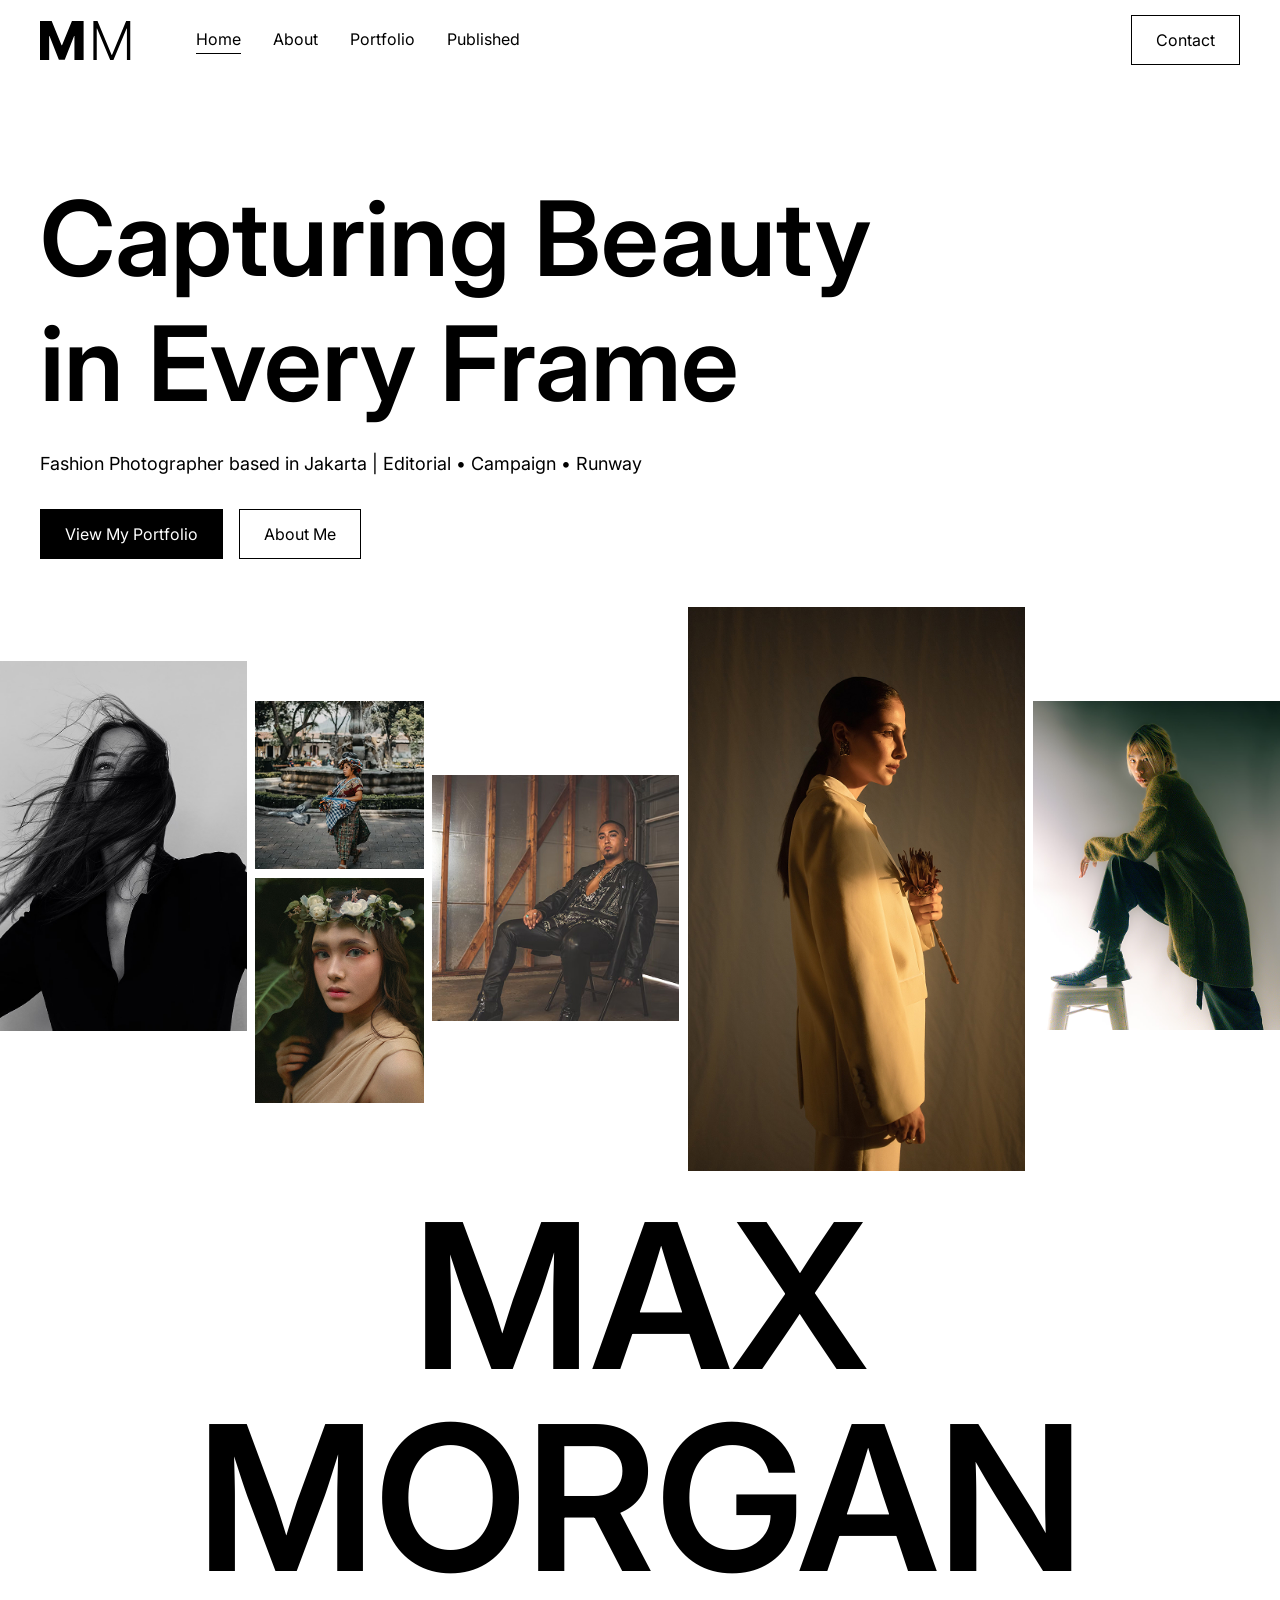
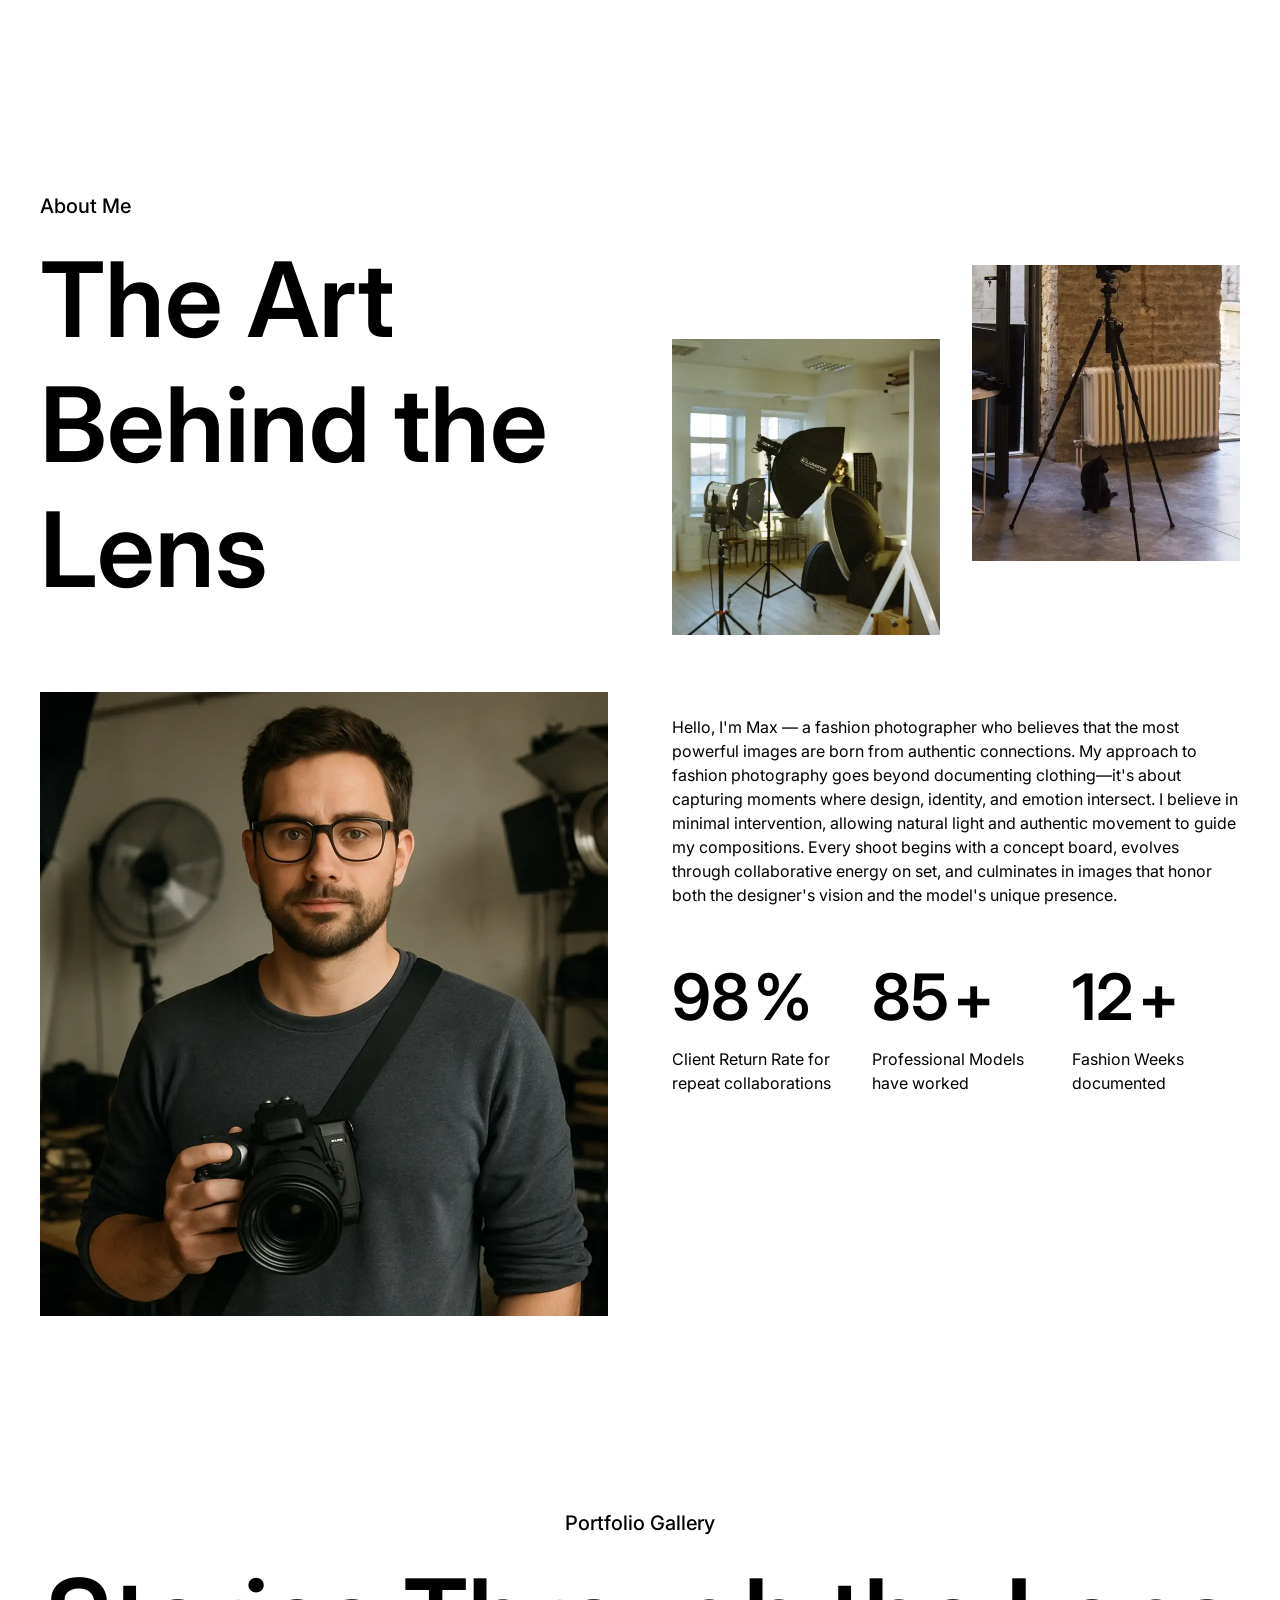
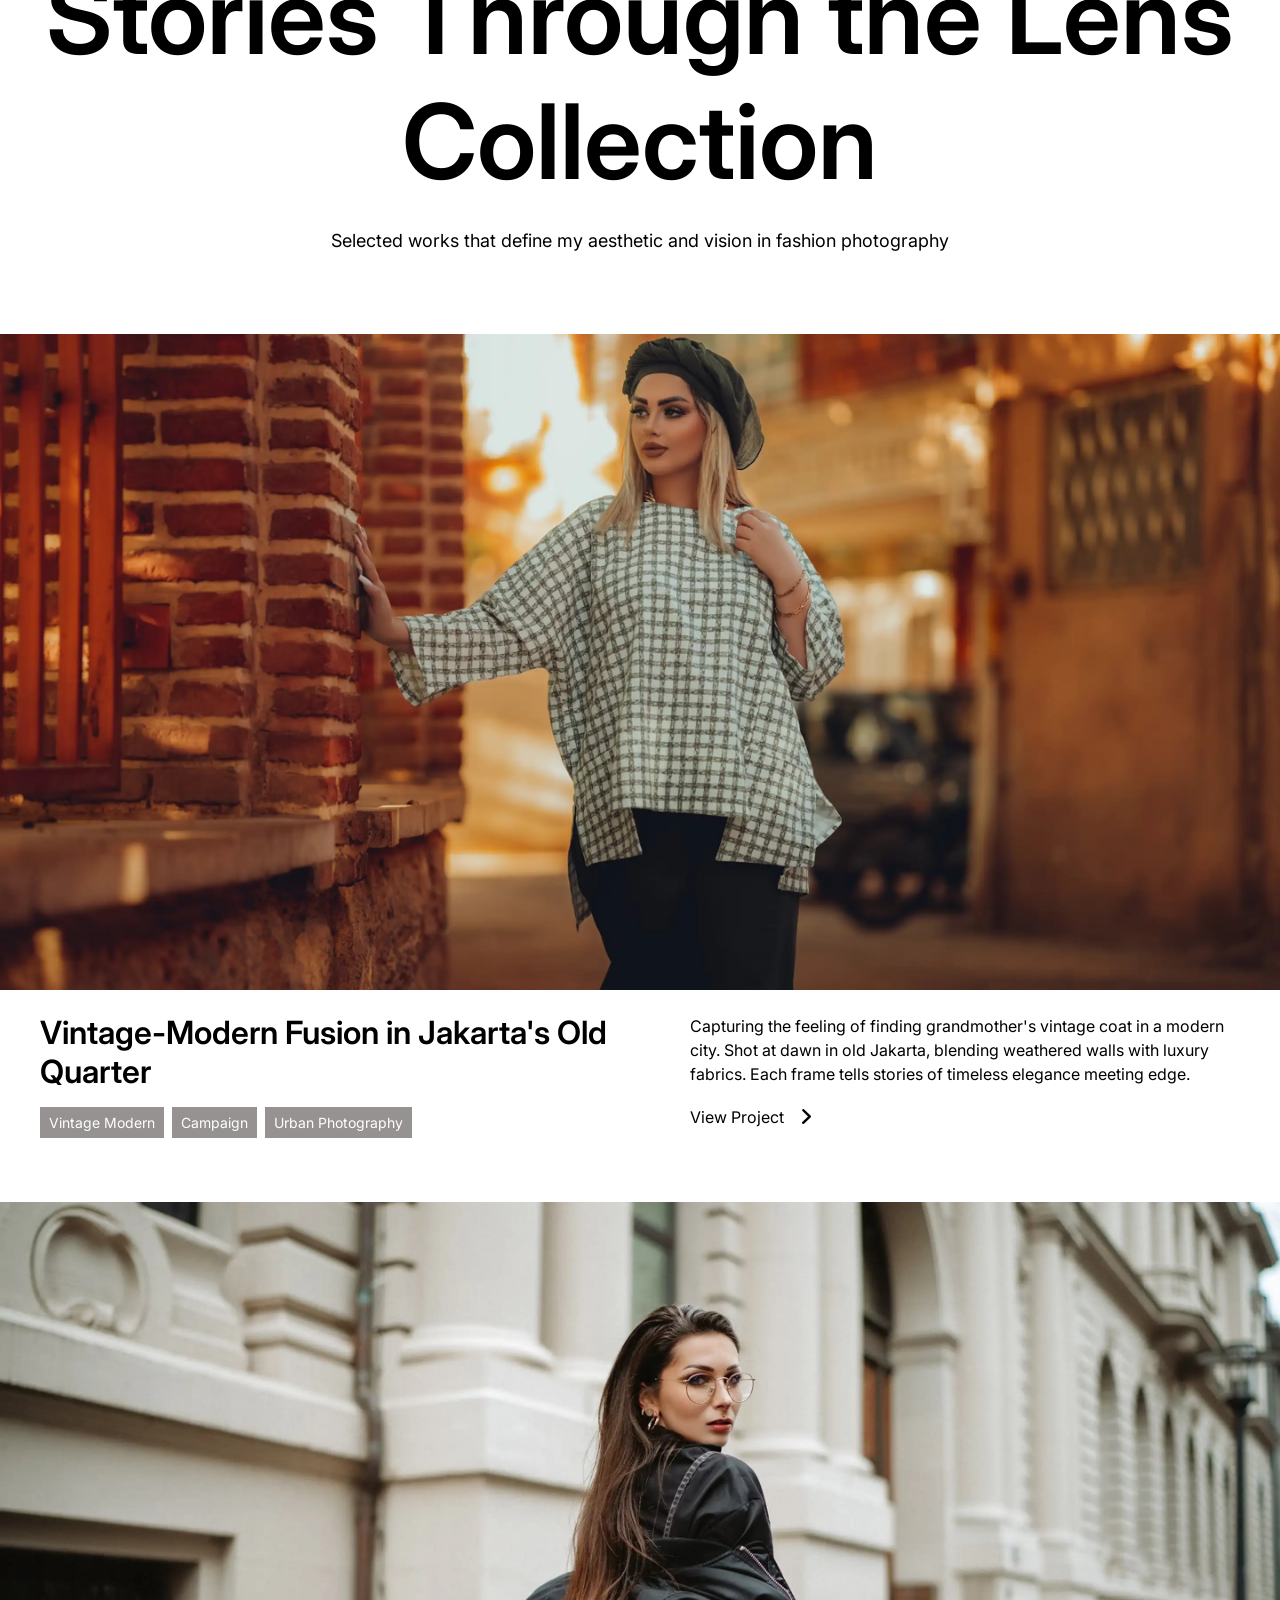
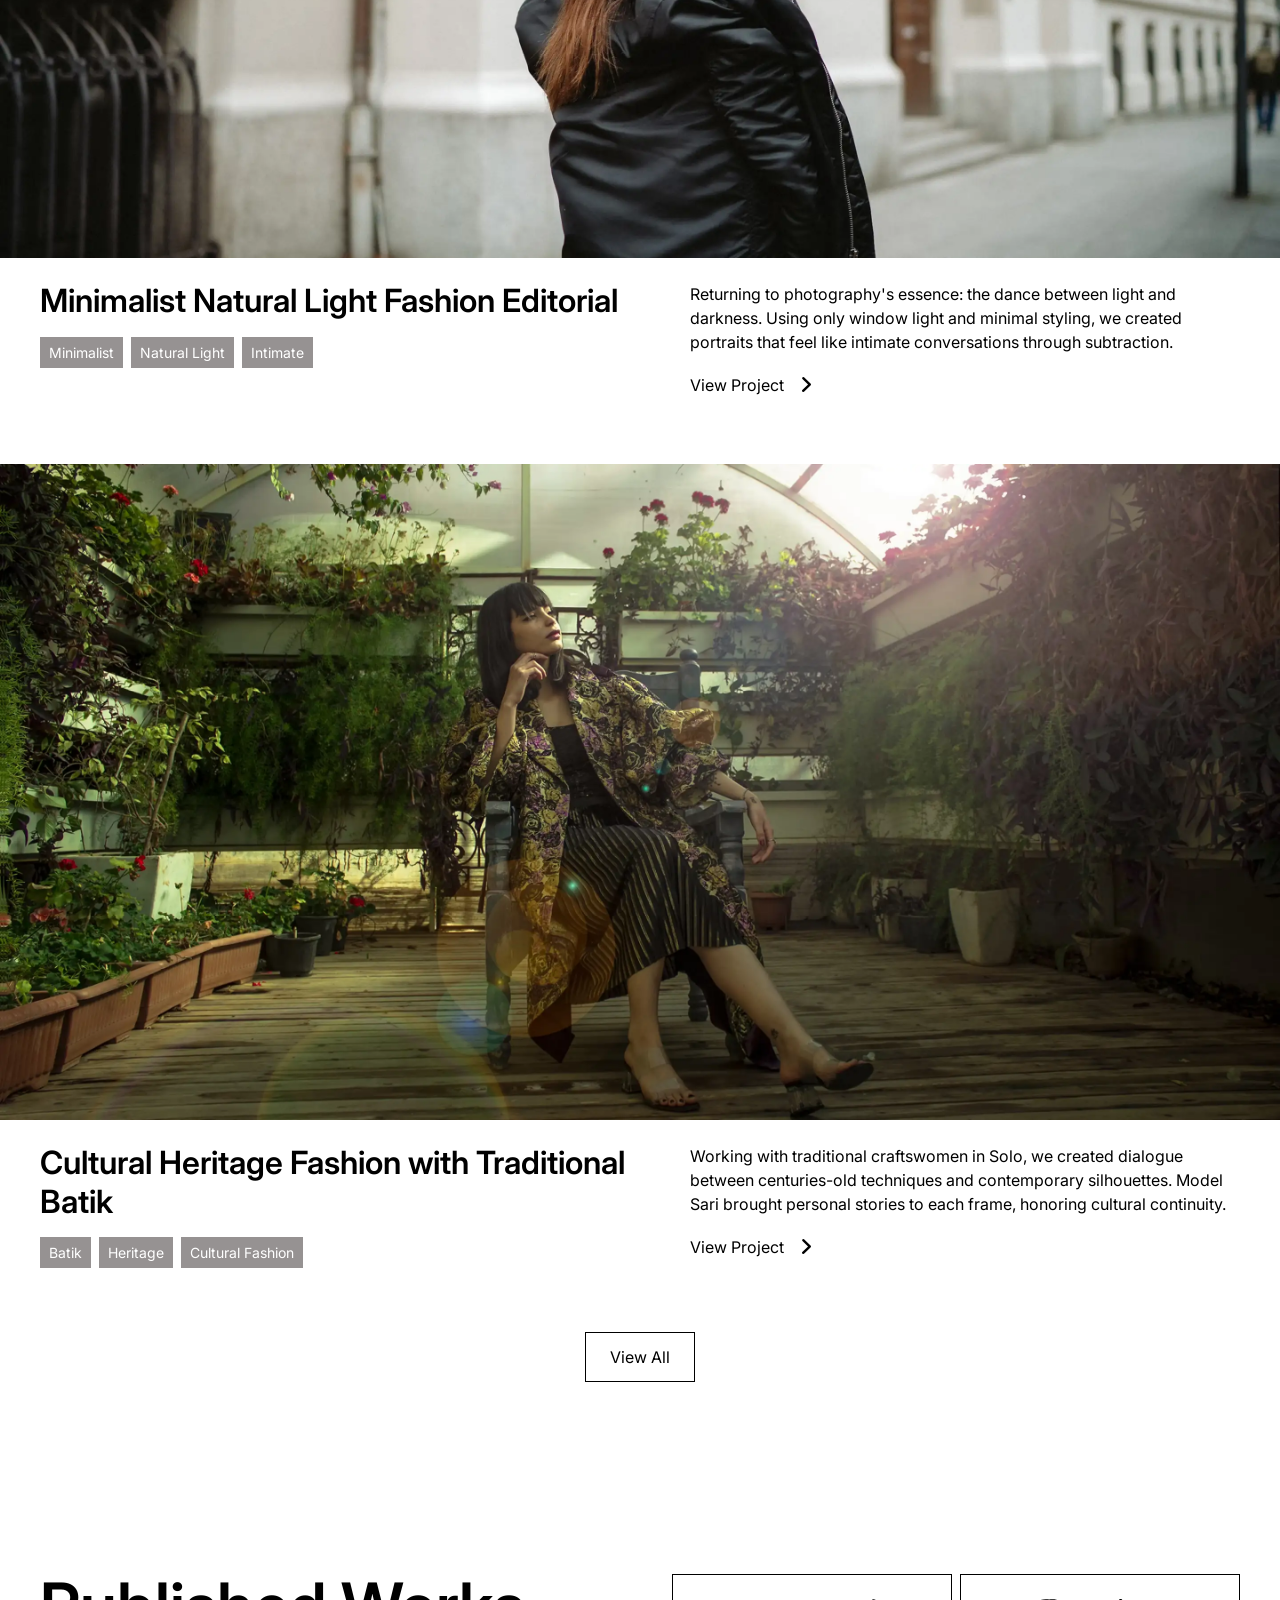
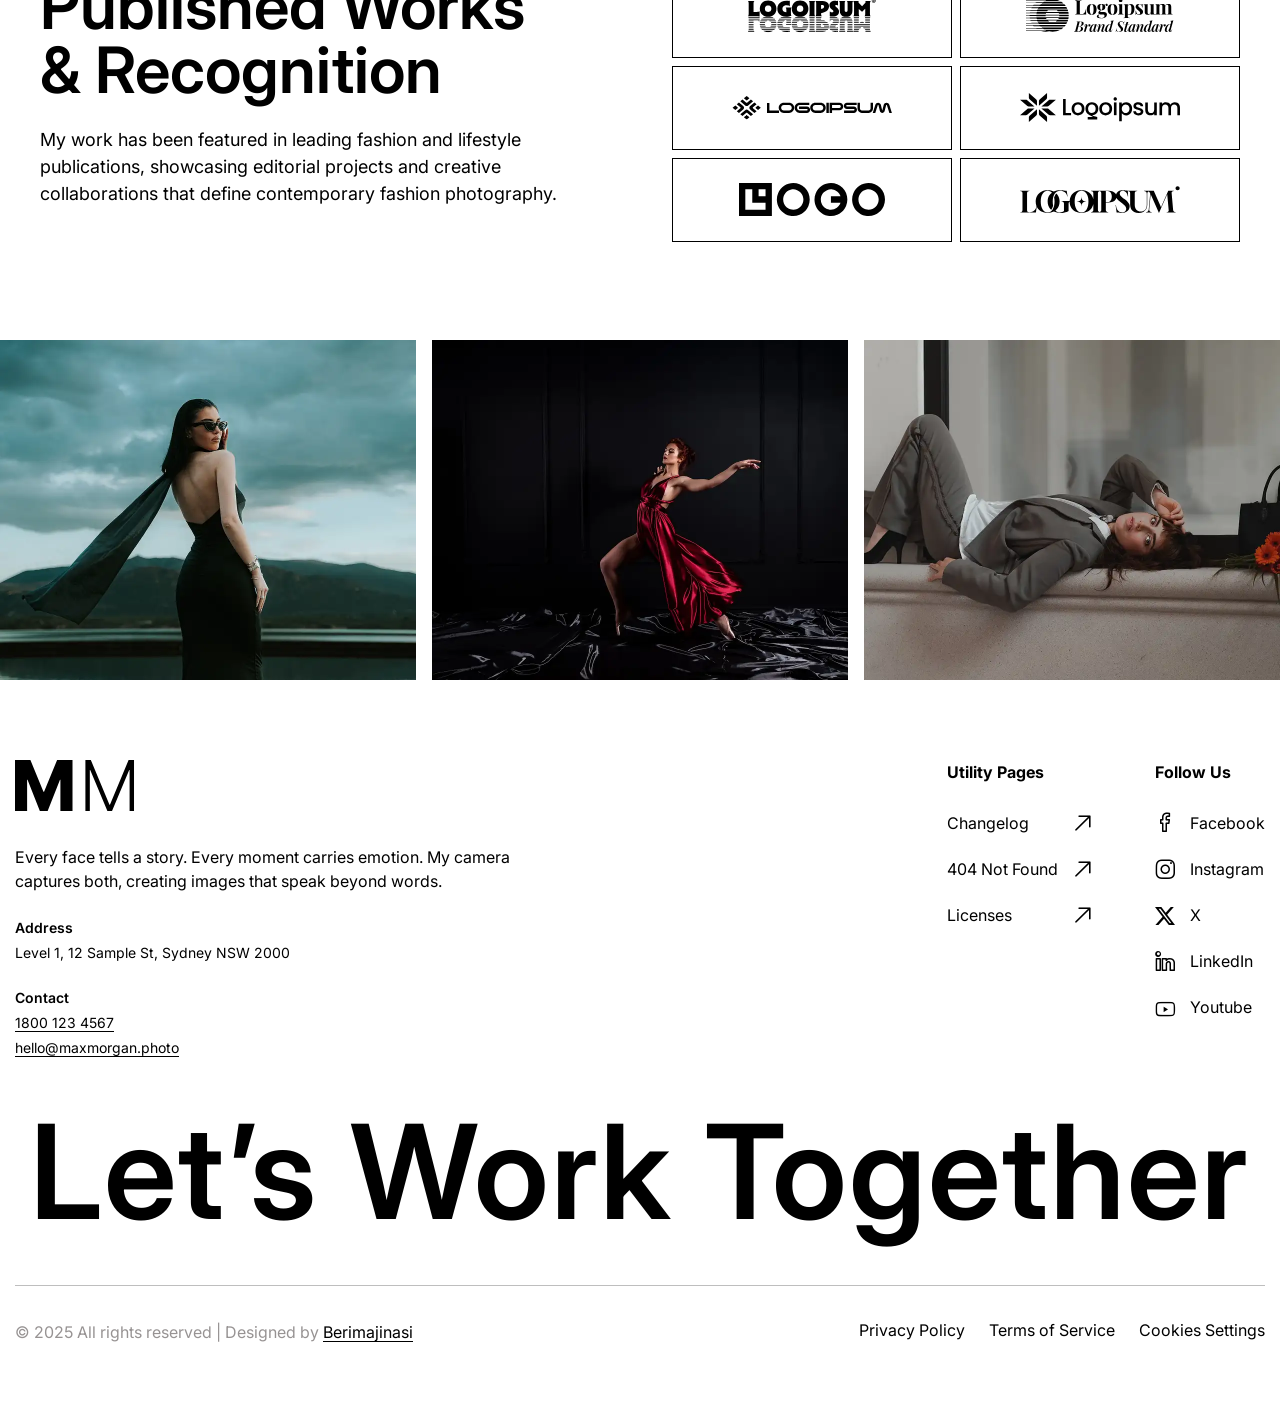
==== index.html @ 248e58ad "Updates" ====
<!doctype html>
<html data-fls-darklite="" lang="en">
	<head>
		<meta charset="UTF-8">
		<meta name="viewport" content="width=device-width, initial-scale=1.0">
		<link rel="shortcut icon" href="./assets/img/favicon.ico">
		<title>Home</title>
		<script type="module" crossorigin="" src="./js/index.min.js?v=1773000556198"></script>
		<link rel="modulepreload" crossorigin="" href="./js/common.min.js?v=1773000556198">
		<link rel="modulepreload" crossorigin="" href="./js/popup.min.js?v=1773000556198">
		<link rel="modulepreload" crossorigin="" href="./js/labels.min.js?v=1773000556198">
		<link rel="modulepreload" crossorigin="" href="./js/blockhead.min.js?v=1773000556198">
		<link rel="stylesheet" crossorigin="" href="./css/popup.min.css?v=1773000556198">
		<link rel="stylesheet" crossorigin="" href="./css/labels.min.css?v=1773000556198">
		<link rel="stylesheet" crossorigin="" href="./css/blockhead.min.css?v=1773000556198">
		<link rel="stylesheet" crossorigin="" href="./css/index.min.css?v=1773000556198">
	</head>
	<body>
		<div class="wrapper">
			<header data-fls-header="" class="header">
				<div class="header__container">
					<div class="header__body">
						<svg class="header__logo" width="91" height="39" viewbox="0 0 91 39" xmlns="http://www.w3.org/2000/svg">
							<path d="M0 0H11.6733L21.5757 24.1465H22.0327L31.9351 0H43.6084V39H34.4297V15.0439H34.106L24.7368 38.7524H18.8716L9.50244 14.9106H9.17871V39H0V0Z"></path>
							<path d="M53.3917 0H57.505L71.6539 33.9727H71.9967L86.1456 0H90.2589V39H86.9073V7.52197H86.6027L73.444 39H70.2067L57.048 7.52197H56.7433V39H53.3917V0Z"></path>
						</svg>
						<div class="header__menu menu">
							<nav class="menu__body">
								<ul class="menu__list">
									<li class="menu__item">
										<a href="index.html" class="menu__link menu__link--active">Home</a>
									</li>
									<li class="menu__item">
										<a href="#" class="menu__link">About</a>
									</li>
									<li class="menu__item">
										<a href="portfolio.html" class="menu__link">Portfolio</a>
									</li>
									<li class="menu__item">
										<a href="#" class="menu__link">Published</a>
									</li>
								</ul>
							</nav>
						</div>
						<div class="header__actions">
							<div data-fls-darklite="" class="theme">
								<button data-fls-darklite-set="" type="button" class="theme__change"></button>
								<button data-fls-darklite-reset="" type="button" class="theme__reset"></button>
							</div>
							<button data-fls-popup-link="popup" type="button" data-fls-button="" class="header__button button button--head">Contact</button>
							<button type="button" data-fls-menu="" class="header__icon-menu icon-menu">
								<span></span>
							</button>
						</div>
					</div>
				</div>
			</header>
			<main class="page">
				<section data-fls-index="" class="page__hero hero" aria-labelledby="hero-title" aria-describedby="hero-desc">
					<div class="hero__content">
						<div class="hero__container">
							<div data-fls-blockhead="" class="hero__blockhead blockhead">
								<div class="blockhead__content">
									<h1 id="hero-title" data-fls-title="" class="blockhead__title title title--hero">Capturing Beauty in Every Frame</h1>
									<div id="hero-desc" class="blockhead__text">
										<p>Fashion Photographer based in Jakarta | Editorial • Campaign • Runway</p>
									</div>
								</div>
								<div class="blockhead__actions">
									<a href="portfolio.html" data-fls-button="" class="button button--white">View My Portfolio</a>
									<a href="#" data-fls-button="" class="button">About Me</a>
								</div>
							</div>
						</div>
						<div data-fls-gallery="" class="hero__gallery gallery">
							<div class="gallery__inner">
								<div class="gallery__column">
									<a role="button" aria-label="Open image: A dynamic portrait showcasing hair movement of a woman in black attire." href="./assets/img/hero/movement-portrait.webp" class="gallery__image">
										<img data-fls-image-ignore="" src="./assets/img/hero/movement-portrait-preview.png" alt="A dynamic portrait showcasing hair movement of a woman in black attire." class="gallery__preview">
									</a>
								</div>
								<div class="gallery__column">
									<a role="button" aria-label="Open image: A traditional Mayan woman carrying textiles while walking in a park." href="./assets/img/hero/mayan-woman.webp" class="gallery__image">
										<img data-fls-image-ignore="" src="./assets/img/hero/mayan-woman-preview.jpg" alt="A traditional Mayan woman carrying textiles while walking in a park." class="gallery__preview">
									</a>
									<a role="button" aria-label="Open image: A serene portrait of a woman with delicate makeup and a floral headpiece." href="./assets/img/hero/serene-woman.webp" class="gallery__image">
										<img data-fls-image-ignore="" src="./assets/img/hero/serene-woman-preview.jpg" alt="A serene portrait of a woman with delicate makeup and a floral headpiece." class="gallery__preview">
									</a>
								</div>
								<div class="gallery__column">
									<a role="button" aria-label="Open image: A stylish man wearing a leather outfit, sitting confidently in a garage." href="./assets/img/hero/stylish-man.webp" class="gallery__image">
										<img data-fls-image-ignore="" src="./assets/img/hero/stylish-man-preview.jpg" alt="A stylish man wearing a leather outfit, sitting confidently in a garage." class="gallery__preview">
									</a>
								</div>
								<div class="gallery__column">
									<a role="button" aria-label="Open image: A sophisticated woman in a white jacket, standing with a flower in hand." href="./assets/img/hero/sophisticated-woman.webp" class="gallery__image">
										<img data-fls-image-ignore="" src="./assets/img/hero/sophisticated-woman-preview.jpg" alt="A sophisticated woman in a white jacket, standing with a flower in hand." class="gallery__preview">
									</a>
								</div>
								<div class="gallery__column">
									<a role="button" aria-label="Open image: A confident model wearing a knit sweater and black pants, showcasing a bold look." href="./assets/img/hero/confident-model.webp" class="gallery__image">
										<img data-fls-image-ignore="" src="./assets/img/hero/confident-model-preview.png" alt="A confident model wearing a knit sweater and black pants." class="gallery__preview">
									</a>
								</div>
							</div>
						</div>
					</div>
					<h2 data-fls-title="" class="hero__author title title--big">MAX MORGAN</h2>
				</section>
				<section data-fls-index="" class="page__about about" aria-labelledby="about-title" aria-describedby="about-desc">
					<div class="about__container">
						<div class="about__column">
							<div data-fls-blockhead="" class="about__blockhead blockhead">
								<div class="blockhead__content">
									<span class="blockhead__label">About Me</span>
									<h2 id="about-title" data-fls-title="" class="blockhead__title title">The Art Behind the Lens</h2>
								</div>
							</div>
							<picture>
								<source media="(max-width: 600px)" srcset="./assets/img/about/photographer-portrait-600.webp" type="image/webp">
								<img class="about__hero-image" alt="A portrait of a professional photographer holding a camera in a studio setting." src="./assets/img/about/photographer-portrait.webp">
							</picture>
						</div>
						<div class="about__column about__column--content">
							<div class="about__images">
								<div class="about__image">
									<picture>
										<img alt="A professional photography studio setup featuring lighting equipment and reflectors." src="./assets/img/about/studio-lighting.webp">
									</picture>
								</div>
								<div class="about__image">
									<picture>
										<img alt="Inside a modern photography studio with a black cat and a tripod." src="./assets/img/about/photography-studio.webp">
									</picture>
								</div>
							</div>
							<div class="about__content">
								<div id="about-desc" class="about__text">
									<p>
										Hello, I'm Max — a fashion photographer who believes that the most powerful images are born from authentic connections. My approach to fashion photography goes beyond documenting clothing—it's about capturing moments where design, identity, and emotion intersect. I believe in minimal intervention, allowing natural light and authentic movement to guide my compositions. Every shoot begins with a concept board, evolves through collaborative energy on set, and culminates in images that honor both the designer's vision and the model's unique presence.
									</p>
								</div>
								<ul data-fls-watcher="" data-fls-watcher-once="" class="about__advantages advantages">
									<li class="advantages__item item-advantage">
										<div class="item-advantage__inner">
											<div data-fls-digcounter="" class="item-advantage__digit">98</div>
											<span>%</span>
										</div>
										<span class="item-advantage__description">Client Return Rate for repeat collaborations</span>
									</li>
									<li class="advantages__item item-advantage">
										<div class="item-advantage__inner">
											<div data-fls-digcounter="" class="item-advantage__digit">85</div>
											<span>+</span>
										</div>
										<span class="item-advantage__description">Professional Models have worked</span>
									</li>
									<li class="advantages__item item-advantage">
										<div class="item-advantage__inner">
											<div data-fls-digcounter="" class="item-advantage__digit">12</div>
											<span>+</span>
										</div>
										<span class="item-advantage__description">Fashion Weeks documented</span>
									</li>
								</ul>
							</div>
						</div>
					</div>
				</section>
				<section data-fls-index="" class="page__portfolio-gallery portfolio-gallery" aria-labelledby="portfolio-gallery-title" aria-describedby="portfolio-gallery-desc">
					<div class="portfolio-gallery__content">
						<div class="portfolio-gallery__container">
							<div data-fls-blockhead="" class="portfolio-gallery__blockhead blockhead">
								<div class="blockhead__content">
									<span class="blockhead__label">Portfolio Gallery</span>
									<h2 id="portfolio-gallery-title" data-fls-title="" class="blockhead__title title">Stories Through the Lens Collection</h2>
									<div id="portfolio-gallery-desc" class="blockhead__text">
										<p>Selected works that define my aesthetic and vision in fashion photography</p>
									</div>
								</div>
							</div>
						</div>
					</div>
					<div class="portfolio-gallery__body">
						<div class="portfolio-gallery__cards">
							<article data-fls-gallerycard="" class="gallery-card">
								<a href="vintagequarter.html" class="gallery-card__image-link">
									<picture>
										<source media="(max-width: 600px)" srcset="./assets/img/portfolio/urban-fashion-600.webp" type="image/webp">
										<source media="(max-width: 1200px)" srcset="./assets/img/portfolio/urban-fashion-1200.webp" type="image/webp">
										<img alt="Portrait of a woman in urban fashion, showcasing a checkered top and a headscarf." src="./assets/img/portfolio/urban-fashion.webp">
									</picture>
								</a>
								<div class="gallery-card__body">
									<div class="gallery-card__head">
										<h3 class="gallery-card__title">
											<a href="vintagequarter.html" class="gallery-card__link-title">Vintage-Modern Fusion in Jakarta's Old Quarter</a>
										</h3>
										<ul data-fls-labels="" class="gallery-card__labels labels">
											<li class="labels__item">
												<a href="#" class="labels__link">Vintage Modern</a>
											</li>
											<li class="labels__item">
												<a href="#" class="labels__link">Campaign</a>
											</li>
											<li class="labels__item">
												<a href="#" class="labels__link">Urban Photography</a>
											</li>
										</ul>
									</div>
									<div class="gallery-card__content">
										<div class="gallery-card__text">
											<p>
												Capturing the feeling of finding grandmother's vintage coat in a modern city. Shot at dawn in old Jakarta, blending weathered walls with luxury fabrics. Each frame tells stories of timeless elegance meeting edge.
											</p>
										</div>
										<div class="gallery-card__actions">
											<a href="vintagequarter.html" data-fls-button="" class="gallery-card__button button button--icon-chevron">
												<span>View Project</span>
											</a>
										</div>
									</div>
								</div>
							</article>
							<article data-fls-gallerycard="" class="gallery-card">
								<a href="minimalisteditorial.html" class="gallery-card__image-link">
									<picture>
										<source media="(max-width: 600px)" srcset="./assets/img/portfolio/city-street-fashion-600.webp" type="image/webp">
										<source media="(max-width: 1200px)" srcset="./assets/img/portfolio/city-street-fashion-1200.webp" type="image/webp">
										<img alt="A fashionable woman on a city street wearing a black coat and stylish accessories." src="./assets/img/portfolio/city-street-fashion.webp">
									</picture>
								</a>
								<div class="gallery-card__body">
									<div class="gallery-card__head">
										<h3 class="gallery-card__title">
											<a href="minimalisteditorial.html" class="gallery-card__link-title">Minimalist Natural Light Fashion Editorial</a>
										</h3>
										<ul data-fls-labels="" class="gallery-card__labels labels">
											<li class="labels__item">
												<a href="#" class="labels__link">Minimalist</a>
											</li>
											<li class="labels__item">
												<a href="#" class="labels__link">Natural Light</a>
											</li>
											<li class="labels__item">
												<a href="#" class="labels__link">Intimate</a>
											</li>
										</ul>
									</div>
									<div class="gallery-card__content">
										<div class="gallery-card__text">
											<p>
												Returning to photography's essence: the dance between light and darkness. Using only window light and minimal styling, we created portraits that feel like intimate conversations through subtraction.
											</p>
										</div>
										<div class="gallery-card__actions">
											<a href="minimalisteditorial.html" data-fls-button="" class="gallery-card__button button button--icon-chevron">
												<span>View Project</span>
											</a>
										</div>
									</div>
								</div>
							</article>
							<article data-fls-gallerycard="" class="gallery-card">
								<a href="culturalbatik.html" class="gallery-card__image-link">
									<picture>
										<source media="(max-width: 600px)" srcset="./assets/img/portfolio/serene-garden-600.webp" type="image/webp">
										<source media="(max-width: 1200px)" srcset="./assets/img/portfolio/serene-garden-1200.webp" type="image/webp">
										<img alt="A serene portrait of a woman in a garden, highlighting her elegant attire and the surrounding flora." src="./assets/img/portfolio/serene-garden.webp">
									</picture>
								</a>
								<div class="gallery-card__body">
									<div class="gallery-card__head">
										<h3 class="gallery-card__title">
											<a href="culturalbatik.html" class="gallery-card__link-title">Cultural Heritage Fashion with Traditional Batik</a>
										</h3>
										<ul data-fls-labels="" class="gallery-card__labels labels">
											<li class="labels__item">
												<a href="#" class="labels__link">Batik</a>
											</li>
											<li class="labels__item">
												<a href="#" class="labels__link">Heritage</a>
											</li>
											<li class="labels__item">
												<a href="#" class="labels__link">Cultural Fashion</a>
											</li>
										</ul>
									</div>
									<div class="gallery-card__content">
										<div class="gallery-card__text">
											<p>
												Working with traditional craftswomen in Solo, we created dialogue between centuries-old techniques and contemporary silhouettes. Model Sari brought personal stories to each frame, honoring cultural continuity.
											</p>
										</div>
										<div class="gallery-card__actions">
											<a href="culturalbatik.html" data-fls-button="" class="gallery-card__button button button--icon-chevron">
												<span>View Project</span>
											</a>
										</div>
									</div>
								</div>
							</article>
						</div>
						<div class="portfolio-gallery__actions">
							<a href="portfolio.html" data-fls-button="" class="portfolio-gallery__button button">View All</a>
						</div>
					</div>
				</section>
				<section data-fls-index="" class="page__published published" aria-labelledby="published-title" aria-describedby="published-desc">
					<div class="published__content">
						<div class="published__container">
							<div data-fls-blockhead="" class="published__blockhead blockhead">
								<div class="blockhead__content">
									<h2 id="published-title" data-fls-title="" class="blockhead__title title title--small">Published Works & Recognition</h2>
									<div id="published-desc" class="blockhead__text">
										<p>
											My work has been featured in leading fashion and lifestyle publications, showcasing editorial projects and creative collaborations that define contemporary fashion photography.
										</p>
									</div>
								</div>
							</div>
							<div class="published__cards">
								<div data-fls-recognitioncard="" class="recognition-card">
									<img src="./assets/img/recognition/recognition_card_01.svg" alt="Logo ipsum recognition card" class="recognition-card__image">
								</div>
								<div data-fls-recognitioncard="" class="recognition-card">
									<img src="./assets/img/recognition/recognition_card_02.svg" alt="Logo ipsum recognition card" class="recognition-card__image">
								</div>
								<div data-fls-recognitioncard="" class="recognition-card">
									<img src="./assets/img/recognition/recognition_card_03.svg" alt="Logo ipsum recognition card" class="recognition-card__image">
								</div>
								<div data-fls-recognitioncard="" class="recognition-card">
									<img src="./assets/img/recognition/recognition_card_04.svg" alt="Logo ipsum recognition card" class="recognition-card__image">
								</div>
								<div data-fls-recognitioncard="" class="recognition-card">
									<img src="./assets/img/recognition/recognition_card_05.svg" alt="Logo ipsum recognition card" class="recognition-card__image">
								</div>
								<div data-fls-recognitioncard="" class="recognition-card">
									<img src="./assets/img/recognition/recognition_card_06.svg" alt="Logo ipsum recognition card" class="recognition-card__image">
								</div>
							</div>
						</div>
					</div>
					<div class="published__works">
						<div data-fls-workcard="" class="work-card">
							<a href="https://www.instagram.com/" class="work-card__link work-card__link--icon-instagram" target="_blank" rel="noopener noreferrer" aria-label="Image from instagram (opens in new tab)">
								<picture>
									<source media="(max-width: 600px)" srcset="./assets/img/published/elegant-woman-600.webp" type="image/webp">
									<img alt="Elegant woman wearing a black dress with a flowing scarf against a dramatic sky." src="./assets/img/published/elegant-woman.webp">
								</picture>
							</a>
						</div>
						<div data-fls-workcard="" class="work-card">
							<a href="https://www.instagram.com/" class="work-card__link work-card__link--icon-instagram" target="_blank" rel="noopener noreferrer" aria-label="Image from instagram (opens in new tab)">
								<picture>
									<source media="(max-width: 600px)" srcset="./assets/img/published/elegant-dancer-600.webp" type="image/webp">
									<img alt="A dancer in a flowing red dress performing gracefully against a dark backdrop." src="./assets/img/published/elegant-dancer.webp">
								</picture>
							</a>
						</div>
						<div data-fls-workcard="" class="work-card">
							<a href="https://www.instagram.com/" class="work-card__link work-card__link--icon-instagram" target="_blank" rel="noopener noreferrer" aria-label="Image from instagram (opens in new tab)">
								<picture>
									<source media="(max-width: 600px)" srcset="./assets/img/published/modern-business-600.webp" type="image/webp">
									<img alt="A woman in a stylish gray business suit lounging on a ledge with a flower beside her." src="./assets/img/published/modern-business.webp">
								</picture>
							</a>
						</div>
						<div data-fls-workcard="" class="work-card">
							<a href="https://www.instagram.com/" class="work-card__link work-card__link--icon-instagram" target="_blank" rel="noopener noreferrer" aria-label="Image from instagram (opens in new tab)">
								<picture>
									<source media="(max-width: 600px)" srcset="./assets/img/published/expressive-female-600.webp" type="image/webp">
									<img alt="Expressive portrait of a woman with striking features, partially concealed by black paper, emphasizing her eyes." src="./assets/img/published/expressive-female.webp">
								</picture>
							</a>
						</div>
					</div>
				</section>
			</main>
			<footer data-fls-footer="" class="footer">
				<div class="footer__container">
					<div class="footer__body">
						<div class="footer__content">
							<div class="footer__main">
								<svg class="footer__logo" width="91" height="39" viewbox="0 0 91 39" xmlns="http://www.w3.org/2000/svg">
									<path d="M0 0H11.6733L21.5757 24.1465H22.0327L31.9351 0H43.6084V39H34.4297V15.0439H34.106L24.7368 38.7524H18.8716L9.50244 14.9106H9.17871V39H0V0Z"></path>
									<path d="M53.3917 0H57.505L71.6539 33.9727H71.9967L86.1456 0H90.2589V39H86.9073V7.52197H86.6027L73.444 39H70.2067L57.048 7.52197H56.7433V39H53.3917V0Z"></path>
								</svg>
								<div class="footer__text">
									<p>
										Every face tells a story. Every moment carries emotion. My camera
							captures both, creating images that speak beyond words.
									</p>
								</div>
								<div data-fls-info="" class="footer__info info">
									<div class="info__row">
										<span class="info__title">Address</span>
										<address class="info__address">
											<p>Level 1, 12 Sample St, Sydney NSW 2000</p>
										</address>
									</div>
									<div class="info__row">
										<span class="info__title">Contact</span>
										<ul class="info__list">
											<li class="info__item">
												<a href="tel:18001234567" class="info__link">1800 123 4567</a>
											</li>
											<li class="info__item">
												<a href="mailto:hello@maxmorgan.photo" class="info__link">hello@maxmorgan.photo</a>
											</li>
										</ul>
									</div>
								</div>
							</div>
							<div class="footer__menu">
								<div class="footer__column">
									<h4 class="footer__label">Utility Pages</h4>
									<ul class="footer__list utility">
										<li class="utility__item">
											<a href="#" data-fls-button="" class="utility__link button button--icon-arrow-up-right">
												<span>Changelog</span>
											</a>
										</li>
										<li class="utility__item">
											<a href="error.html" data-fls-button="" class="utility__link button button--icon-arrow-up-right">
												<span>404 Not Found</span>
											</a>
										</li>
										<li class="utility__item">
											<a href="#" data-fls-button="" class="utility__link button button--icon-arrow-up-right">
												<span>Licenses</span>
											</a>
										</li>
									</ul>
								</div>
								<div class="footer__column">
									<h4 class="footer__label">Follow Us</h4>
									<ul data-fls-social="" class="footer__list social">
										<li class="social__item">
											<a href="https://www.facebook.com/" data-fls-button="" class="social__link button button--social button--icon-facebook" target="_blank" rel="noopener noreferrer" aria-label="Facebook (opens in new tab)">
												<span>Facebook</span>
											</a>
										</li>
										<li>
											<a href="https://www.instagram.com/" data-fls-button="" class="social__link button button--social button--icon-instagram" target="_blank" rel="noopener noreferrer" aria-label="Instagram (opens in new tab)">
												<span>Instagram</span>
											</a>
										</li>
										<li class="social__item">
											<a href="https://www.x.com/" data-fls-button="" class="social__link button button--social button--icon-x" target="_blank" rel="noopener noreferrer" aria-label="X (opens in new tab)">
												<span>X</span>
											</a>
										</li>
										<li class="social__item">
											<a href="https://www.linkedin.com/" data-fls-button="" class="social__link button button--social button--icon-linkedin" target="_blank" rel="noopener noreferrer" aria-label="LinkedIn (opens in new tab)">
												<span>LinkedIn</span>
											</a>
										</li>
										<li class="social__item">
											<a href="https://www.youtube.com/" data-fls-button="" class="social__link button button--social button--icon-youtube" target="_blank" rel="noopener noreferrer" aria-label="Youtube (opens in new tab)">
												<span>Youtube</span>
											</a>
										</li>
									</ul>
								</div>
							</div>
						</div>
						<div class="footer__statement">
							<h2 data-fls-title="" class="footer__title title title--medium">let’s Work
					Together</h2>
						</div>
					</div>
					<div class="footer__bottom">
						<div class="footer__copy">
							<p>
								© 2025 All rights reserved | Designed by
								<a href="#">Berimajinasi</a>
							</p>
						</div>
						<ul class="footer__policy-list">
							<li class="footer__policy-item">
								<a href="#" class="footer__policy-link">Privacy Policy</a>
							</li>
							<li class="footer__policy-item">
								<a href="#" class="footer__policy-link">Terms of Service</a>
							</li>
							<li class="footer__policy-item">
								<a href="#" class="footer__policy-link">Cookies Settings</a>
							</li>
						</ul>
					</div>
				</div>
			</footer>
		</div>
		<div data-fls-lp="" data-fls-popup="popup" aria-hidden="true" class="popup">
			<div data-fls-popup-wrapper="" class="popup__wrapper">
				<div data-fls-popup-body="" class="popup__body">
					<div class="popup__actions">
						<button data-fls-popup-close="" type="button" class="popup__close">
							<svg width="23" height="23" viewbox="0 0 23 23" fill="none" xmlns="http://www.w3.org/2000/svg">
								<path opacity="0.850056" d="M1.73333 1.48883L21.5469 21.0288" stroke="#979797" stroke-linecap="square"></path>
								<path opacity="0.850056" d="M21.2667 1.48883L1.45309 21.0288" stroke="#979797" stroke-linecap="square"></path>
							</svg>
						</button>
					</div>
					<div data-fls-popup-content="" class="popup__content">
						<div class="popup__statement">
							<h2 data-fls-title="" class="popup__title title title--medium">let’s Work Together</h2>
						</div>
						<div class="popup__inner">
							<div class="popup__info info-popup">
								<div class="info-popup__text">
									<p>
										Every face tells a story. Every moment carries emotion. My camera captures both, creating images that speak beyond words.
									</p>
								</div>
								<div data-fls-info="" class="info-popup__info info">
									<div class="info__row">
										<span class="info__title">Address</span>
										<address class="info__address">
											<p>Level 1, 12 Sample St, Sydney NSW 2000</p>
										</address>
									</div>
									<div class="info__row">
										<span class="info__title">Contact</span>
										<ul class="info__list">
											<li class="info__item">
												<a href="tel:18001234567" class="info__link">1800 123 4567</a>
											</li>
											<li class="info__item">
												<a href="mailto:hello@maxmorgan.photo" class="info__link">hello@maxmorgan.photo</a>
											</li>
										</ul>
									</div>
								</div>
								<div class="info-popup__follow-us follow-us">
									<h4 class="follow-us__label">Follow Us</h4>
									<ul data-fls-social="" class="follow-us__list social">
										<li class="social__item">
											<a href="https://www.facebook.com/" data-fls-button="" class="social__link button button--social button--icon-facebook" target="_blank" rel="noopener noreferrer" aria-label="Facebook (opens in new tab)">
												<span>Facebook</span>
											</a>
										</li>
										<li>
											<a href="https://www.instagram.com/" data-fls-button="" class="social__link button button--social button--icon-instagram" target="_blank" rel="noopener noreferrer" aria-label="Instagram (opens in new tab)">
												<span>Instagram</span>
											</a>
										</li>
										<li class="social__item">
											<a href="https://www.x.com/" data-fls-button="" class="social__link button button--social button--icon-x" target="_blank" rel="noopener noreferrer" aria-label="X (opens in new tab)">
												<span>X</span>
											</a>
										</li>
										<li class="social__item">
											<a href="https://www.linkedin.com/" data-fls-button="" class="social__link button button--social button--icon-linkedin" target="_blank" rel="noopener noreferrer" aria-label="LinkedIn (opens in new tab)">
												<span>LinkedIn</span>
											</a>
										</li>
										<li class="social__item">
											<a href="https://www.youtube.com/" data-fls-button="" class="social__link button button--social button--icon-youtube" target="_blank" rel="noopener noreferrer" aria-label="Youtube (opens in new tab)">
												<span>Youtube</span>
											</a>
										</li>
									</ul>
								</div>
							</div>
							<div data-fls-dynamic=".popup__info, 767.98, 1" class="popup__form">
								<form data-fls-form="dev" action="#" data-fls-form-popup="form-message" class="form">
									<div class="form__body">
										<div class="form__line">
											<label class="form__label" for="input-name">What’s your name?</label>
											<input data-fls-input="" data-fls-form-validatenow="" required autocomplete="off" type="text" name="form[name]" data-fls-form-errtext="The field is required." class="form__input input" id="input-name" placeholder="Type your full name*">
										</div>
										<div class="form__line">
											<label class="form__label" for="input-email">What’s your email address?</label>
											<input data-fls-input="" data-fls-form-validatenow="" required autocomplete="off" type="email" name="form[email]" data-fls-form-errtext="The field is required." class="form__input input" id="input-email" placeholder="name@email.com*">
										</div>
										<div class="form__line">
											<label class="form__label" for="input-tel-number">What’s your phone number?</label>
											<input data-fls-input="" data-fls-form-validatenow="" required autocomplete="off" type="tel" name="form[tel-number]" data-fls-form-errtext="The field is required." class="form__input input" id="input-tel-number" placeholder="+11 2222 333344*">
										</div>
										<div class="form__line">
											<label class="form__label" for="input-message">Tell us about your project?</label>
											<textarea data-fls-input="" data-fls-form-validatenow="" data-fls-input-autoheight="" required autocomplete="off" name="form[message]" data-fls-form-errtext="The field is required." placeholder="example i have project for traditional fashion...*" class="form__input input input--text-area" id="input-message"></textarea>
										</div>
										<div class="form__line">
											<label class="form__label" for="input-budget">What have you budgeted for this project?</label>
											<select data-fls-select="" name="form[budget]" id="input-budget" class="form__select select">
												<option value="1" selected>$50k</option>
												<option value="2">$50k - $100k</option>
												<option value="3">$100k - $200k</option>
												<option value="4">$200k+</option>
											</select>
										</div>
									</div>
									<div class="form__actions">
										<button type="submit" data-fls-button="" class="form__button button button--send button--icon-arrow-up-right">Send Message</button>
									</div>
								</form>
							</div>
						</div>
					</div>
				</div>
			</div>
		</div>
		<div data-fls-popup="form-message" aria-hidden="true" class="popup popup--message">
			<div data-fls-popup-wrapper="" class="popup__wrapper">
				<div data-fls-popup-body="" class="popup__body">
					<div class="popup__text">
						<p>Your form has been submitted successfully. We'll get back to you shortly.</p>
					</div>
					<button data-fls-button="" data-fls-popup-close="" type="button" class="popup__button button">OK</button>
				</div>
			</div>
		</div>
	</body>
</html>
---- css/popup.min.css ----
@import url("https://fonts.googleapis.com/css2?family=Inter:wght@400;500;600;700&display=swap");*{border:0;margin:0;padding:0}*,:after,:before{box-sizing:border-box}:after,:before{display:inline-block}body,html{height:100%}body{line-height:1;scrollbar-gutter:stable;-ms-text-size-adjust:100%;-moz-text-size-adjust:100%;-webkit-text-size-adjust:100%;-webkit-font-smoothing:antialiased;-moz-osx-font-smoothing:grayscale}button,input,textarea{background-color:transparent;color:inherit;font-family:inherit;font-size:inherit;line-height:inherit}input,textarea{width:100%}label{display:inline-block}button,option,select{cursor:pointer}a{color:inherit;display:inline-block;text-decoration:none}ul li{list-style:none}img{height:auto;max-width:100%;vertical-align:middle}h1,h2,h3,h4,h5,h6{font-size:inherit;font-weight:inherit}address{font-style:normal}@font-face{font-display:swap;font-family:iconfont;src:url(../assets/fonts/iconfont.woff2?b7dcf77ce4fb89ac268a92bd21dc97d3) format("woff2")}[class*="--icon-"]:before{font-family:iconfont}[class*="--icon-youtube"]:before{content:"\f101"}[class*="--icon-x"]:before{content:"\f102"}[class*="--icon-linkedin"]:before{content:"\f103"}[class*="--icon-instagram"]:before{content:"\f104"}[class*="--icon-facebook"]:before{content:"\f105"}[class*="--icon-chevron"]:before{content:"\f106"}[class*="--icon-arrow-up-right"]:before{content:"\f107"}:root{--white:#fff;--black:#000;--primary:#fff;--secondary:#000;--mono-light:#aaa;--mono-gray:#444;--border-gray:#666;--error:#ff7e83;--black-rgb:0,0,0}body{background-color:var(--secondary);color:var(--primary);font-family:Inter,sans-serif;font-size:1rem;line-height:1.5;min-width:20rem;transition:color .3s ease 0s,background-color .3s ease 0s}[data-fls-scrolllock] body{overflow:hidden;overscroll-behavior:none;touch-action:none}.wrapper{display:flex;flex-direction:column;min-height:100%;overflow:clip}.wrapper>main{flex:1 1 auto}.wrapper>*{min-width:0}[class*=__container]{margin:0 auto;max-width:76.875rem;padding-left:.9375rem;padding-right:.9375rem}.select{min-width:0}.select,.select__body{position:relative}.select__title{border-bottom:.0625rem solid var(--border-gray);cursor:pointer;text-align:left;transition:border-color .3s ease;width:100%}html:not([data-fls-touch]) .select__title:hover{border-color:var(--primary)}.select__value{align-items:center;display:flex;flex-direction:row-reverse;gap:.625rem;height:1.875rem;min-width:0}.select__value>*{flex:1 1 auto}.select__value.--select-pseudo-label:before{content:attr(data-pseudo-label);opacity:.5}.select__value:before{align-items:center;display:flex;font-size:.625rem!important;font-size:1.25rem;justify-content:center;rotate:90deg;transition:rotate .3s ease;width:1.875rem}.select__content,.select__text{flex:1 1 auto;overflow:hidden;text-overflow:ellipsis;white-space:nowrap}.select__input{background-color:transparent;height:100%;padding:0 .625rem;width:100%}.--select-active .select__input::placeholder{color:#000}.--select-focus .select__input::placeholder{opacity:.5}.select__options{background-color:var(--primary);border-top:0;color:var(--secondary);left:0;min-width:100%;padding-block:.5rem;position:absolute;top:calc(100% - .0625rem)}.select__scroll{max-height:12.5rem;overflow-x:hidden;overflow-y:auto}.select__option{color:inherit;cursor:pointer;padding:.3125rem .625rem;text-align:left;transition:background-color .2s ease,color .2s ease;width:100%}html:not([data-fls-touch]) .select__option:hover{background-color:var(--secondary);color:var(--primary)}.select__row{align-items:center;display:inline-flex}.select--show-top .select__options{bottom:calc(100% - .0625rem);top:auto}.select.--select-open .select__value:before{rotate:-90deg}.--select-tag{cursor:pointer}.menu{flex-grow:1}.menu__link{position:relative}.menu__link:after{background-color:var(--primary);bottom:0;content:"";height:.0625rem;left:50%;position:absolute;transition:width .3s,left .3s;width:0}.icon-menu{display:none}.header{background-color:var(--secondary);left:0;position:sticky;right:0;top:0;transition:background-color .3s;z-index:50}.header__body{align-items:center;display:flex;padding-bottom:.3125rem;padding-top:.3125rem;transition:min-height .3s ease}.header__logo path{fill:var(--primary);transition:fill .3s ease}.header__actions,.header__logo{position:relative;z-index:3}.header__actions{align-items:center;display:flex}.footer__container{display:grid;max-width:83.875rem}.footer__logo{height:auto}.footer__logo path{fill:var(--primary);transition:fill .3s ease}.footer__logo{position:relative;z-index:3}html:not([data-fls-touch]) .footer__link-logo:hover path{fill:var(--mono-light)}.footer__list{display:flex;flex-direction:column}.footer__body{display:grid}.footer__content{display:flex;flex-wrap:wrap}.footer__main{align-items:flex-start;display:flex;flex-direction:column}.footer__menu{display:flex;flex-wrap:wrap}.footer__label{font-weight:700}.footer__statement{text-align:center;text-wrap:balance}.footer__bottom{border-top:.0625rem solid var(--border-gray);column-gap:.9375rem;display:flex}.footer__copy{color:var(--mono-light)}.footer__copy a{color:var(--primary);text-decoration:underline;text-decoration-thickness:.0625rem;text-underline-offset:.1875rem;transition:text-decoration-color .2s ease}.footer__policy-list{align-items:center;column-gap:1.5rem;display:flex;flex-wrap:wrap}.footer__policy-link{padding-bottom:.1875rem;position:relative}.footer__policy-link:after{background-color:var(--primary);bottom:0;content:"";height:.0625rem;left:50%;position:absolute;transition:width .3s,left .3s;width:0}.utility__link{justify-content:space-between!important;padding-block:.5rem!important}input[type=email],input[type=tel],input[type=text],textarea{-webkit-appearance:none;-moz-appearance:none;appearance:none}.input{border-bottom:.0625rem solid var(--border-gray);border-radius:0!important;caret-color:inherit;display:block;padding-right:.625rem;transition:border-color .3s ease;width:100%}html:not([data-fls-touch]) .input:hover::placeholder{color:var(--primary)}html:not([data-fls-touch]) .input:hover{border-color:var(--primary)}.input[placeholder]:not([data-fls-placeholder-nohiden])::placeholder{color:var(--mono-gray);transition:opacity .3s,color .3s}.input[placeholder]:not([data-fls-placeholder-nohiden]):focus::placeholder{opacity:0}textarea.input{padding:0;resize:vertical}[data-fls-form-error]{color:var(--error)}.form,.form__body{display:grid}.form__actions{align-items:flex-start;display:inline-flex}.form__button{align-self:flex-start}.button{align-items:center;border:.0625rem solid var(--primary);display:flex;font-size:1rem;justify-content:center;line-height:1.5;padding:.75rem 1.5rem;transition:color .3s ease,background-color .3s ease}.button--send,.button--white{background-color:var(--primary);color:var(--secondary)}.button--icon-arrow-up-right,.button--icon-chevron,.button--social{border:none;flex-direction:row-reverse;gap:1.0625rem;padding:0}.button--icon-arrow-up-right:before,.button--icon-chevron:before,.button--social:before{transition:translate .3s ease,scale .3s ease,rotate .6s ease}.button--icon-arrow-up-right span,.button--icon-chevron span,.button--social span{padding:.1875rem 0;position:relative;transition:translate .5s ease;will-change:translate}.button--icon-arrow-up-right span:after,.button--icon-chevron span:after,.button--social span:after{background-color:var(--primary);bottom:0;content:"";height:.0625rem;left:0;position:absolute;transition:width .3s ease;width:0}.button--icon-arrow-up-right{width:100%}.button--social{flex-direction:row;gap:.9375rem}.button--social:before{font-size:1.25rem;text-align:center;width:1.25rem;will-change:scale}.button--send{border:.0625rem solid var(--primary);padding:.75rem 1.5rem;width:auto}[data-fls-darklite-light]{--primary:#000;--secondary:#fff;--mono-light:#979393;--mono-gray:#969292;--error:#a04245;--border-gray:#bebebe;--black-rgb:255,255,255}[data-fls-darklite-light] .theme__change{background:url(../assets/img/icons/moon.svg) 0 0/100% no-repeat}[data-fls-darklite-dark]{--primary:#fff;--secondary:#000;--mono-light:#aaa;--mono-gray:#444;--error:#ff7e83;--border-gray:#666;--black-rgb:0,0,0}[data-fls-darklite-dark] .theme__change{background:url(../assets/img/icons/sun.svg) 0 0/100% no-repeat}.theme{align-items:center;border-radius:50%;display:flex;justify-content:center;padding:.25rem;position:relative;transition:background-color .3s}.theme__change{block-size:1.875rem;border-radius:50%;cursor:pointer;flex:0 0 1.875rem;inline-size:1.875rem;transition:background .3s}.title{font-weight:600;line-height:1.2}.title--medium{letter-spacing:.125rem;text-transform:capitalize}.title--big,.title--medium,.title--small{line-height:1}.social__link{padding-block:.5rem}.social{align-items:start}.info{display:grid}.info__row{font-size:.875rem}.info__address,.info__list,.info__row{display:grid;gap:.25rem}.info__title{font-weight:600}.info__link{text-decoration:underline;text-decoration-thickness:.0625rem;text-underline-offset:.1875rem;transition:text-decoration-color .2s ease}body:after{background-color:rgba(0,0,0,.5);content:"";height:100%;left:0;opacity:0;pointer-events:none;position:fixed;top:0;transition:opacity .8s ease 0s;width:100%;z-index:149}[data-fls-popup-open] body:after{opacity:1}[data-fls-popup]{bottom:0;left:0;pointer-events:none;position:fixed;right:0;top:0;transition:visibility .8s ease 0s;visibility:hidden}[data-fls-popup][data-fls-popup-active]{overflow:auto;pointer-events:auto;visibility:visible;z-index:150}[data-fls-popup-active] [data-fls-popup-body]{transform:scale(1);visibility:visible}[data-fls-popup-wrapper]{align-items:center;display:flex;flex:1 1 auto;flex-direction:column;justify-content:center;min-height:100%;width:100%}[data-fls-popup-body]{background-color:var(--secondary);border:.0625rem solid var(--primary);max-width:76.875rem;transform:scale(0);transition:transform .3s ease 0s,visibility .3s ease 0s;visibility:hidden;width:100%}.popup--message [data-fls-popup-body]{width:auto}.popup--message .popup__body{display:grid;place-items:center}.popup__actions{justify-content:flex-end}.popup__actions,.popup__close{align-items:center;display:flex}.popup__close{border:.0625rem solid var(--primary);justify-content:center;transition:background-color .3s ease}.popup__close path{stroke:var(--primary);stroke-width:.0625rem;transition:stroke .3s ease}.popup__content{display:grid}.popup__statement{text-wrap:balance}.popup__inner{column-gap:1.875rem;display:flex;justify-content:space-between}.info-popup{display:flex;flex-direction:column}.follow-us__label{font-weight:700}.follow-us__list{display:flex;flex-direction:column}.popup__text{text-wrap:pretty}.popup__text p:not(:last-child){margin-bottom:.3125rem}.popup__button{width:12.5rem}@media (width <= 61.99875em){.title--small{font-size:3.4375rem}[data-fls-popup-body]{padding-inline:.9375rem}.popup__title{font-size:5.625rem}}@media (max-width:59.56125em){.footer__content{flex-direction:column}}@media (max-width:56.31125em) and (width <= 20em){.footer__bottom{row-gap:.75rem}}@media (max-width:56.31125em){.footer__bottom{flex-direction:column-reverse}}@media (width <= 54.24875em){.popup__title{font-size:4.6875rem}}@media (width <= 47.99875em){[data-fls-popup-body]{padding-bottom:2.1875rem}}@media (max-width:47.99875em){.form__button{width:100%!important}.popup__inner{flex-direction:column}}@media (width <= 43.74875em){.header__body{min-height:3.4375rem}}@media (max-width:43.74875em) and (width <= 23.4375em){.menu__body{padding-top:4.0625rem}}@media (max-width:43.74875em) and (max-width:23.43625em){.menu__body{padding-top:3.75rem}.menu__body:before{height:3.5rem}}@media (max-width:43.74875em) and (any-hover:none){.icon-menu{cursor:default}}@media (max-width:43.74875em){.menu__body{height:100dvh;overflow:auto;padding-bottom:1.875rem;padding-left:.9375rem;padding-right:.9375rem}.menu__body,.menu__body:before{background-color:var(--secondary);position:fixed;right:-100%;top:0;transition:right .3s;width:100%}.menu__body:before{content:"";height:3.75rem;z-index:2}[data-fls-menu-open] .menu__body,[data-fls-menu-open] .menu__body:before{right:0}.menu__list{text-align:right}.menu__item{padding-block:1.25rem}.menu__item:not(:last-child){border-bottom:.0625rem solid var(--primary)}.menu__item:last-child{padding-bottom:0}.menu__link{font-size:2rem}.icon-menu{display:block;height:1.125rem;position:relative;width:1.875rem;z-index:5}.icon-menu span,.icon-menu:after,.icon-menu:before{background-color:var(--primary);border-radius:.625rem;content:"";height:.125rem;position:absolute;right:0;transition:all .3s ease 0s;width:100%}.icon-menu:before{top:0}.icon-menu:after{bottom:0}.icon-menu span{top:calc(50% - .0625rem)}[data-fls-menu-open] .icon-menu span{width:0}[data-fls-menu-open] .icon-menu:before{top:calc(50% - .0625rem);transform:rotate(-45deg)}[data-fls-menu-open] .icon-menu:after{bottom:calc(50% - .0625rem);transform:rotate(45deg)}}@media (max-width:29.99875em) and (width <= 20em){.footer__menu{gap:.9375rem}}@media (max-width:29.99875em){.footer__menu{flex-direction:column}.footer__column{width:100%}.footer__copy{text-align:center}.footer__policy-list{align-items:flex-start;flex-direction:column}.utility__link{padding-block:.25rem!important;width:100%}.social__link{padding-block:.25rem}.popup__button{width:100%}}@media (max-width:23.43625em){.button--head{padding:.625rem 1.25rem}}@media (width <= 20em){.select__title{padding-bottom:.75rem;padding-top:.5rem}.select__option,.select__title{font-size:1.125rem}.header__body{column-gap:.625rem}.header__logo{width:4.375rem}.header__actions{column-gap:.75rem}.footer{padding-bottom:1.375rem;padding-top:1.875rem}.footer__container{gap:1.5rem}.footer__logo{width:5.3125rem}.footer__body{gap:1.125rem}.footer__content{gap:1.25rem}.footer__main{gap:.75rem}.footer__menu{gap:2.8125rem}.footer__text:not(:first-child){margin-top:.3125rem}.footer__label:not(:last-child){margin-bottom:.3125rem}.footer__bottom{padding-top:1rem}.footer__policy-list{row-gap:.3125rem}.input{font-size:1.125rem;padding-bottom:.5rem}[data-fls-form-error]{font-size:.875rem;margin-top:.5rem}.form{gap:1.25rem}.form__body{gap:.9375rem}.form__label{font-size:1rem}.form__label:not(:last-child){padding-bottom:.1875rem}.form__label--sel:not(:last-child){padding-bottom:6.25e-8rem}.title{font-size:3rem}.title--big{font-size:4rem}.title--small{font-size:3rem}.title--medium{font-size:3.75rem}.title--medium-2{font-size:4rem}.title--hero{font-size:3.75rem}.info{gap:.75rem}[data-fls-popup]{padding-bottom:2.9375rem;padding-top:3.5625rem}[data-fls-popup-body]{padding-bottom:1.125rem;padding-top:1.125rem}.popup--message [data-fls-popup-body]{padding-block:1.5625rem;padding-inline:.9375rem}.popup--message .popup__body{gap:.9375rem}.popup__actions:not(:last-child){margin-bottom:1.25rem}.popup__close{padding:.375rem}.popup__content{gap:1.125rem}.popup__title{font-size:3.25rem}.popup__inner{row-gap:1.125rem}.info-popup{gap:1.375rem}.info-popup__text p:not(:last-child){margin-bottom:.25rem}.follow-us__label:not(:last-child){margin-bottom:.3125rem}.popup__text{font-size:1.125rem}}@media (max-width:43.74875em) and (width > 47.99875em){.menu__body{padding-top:7.75rem}}@media (min-width:43.74875em) and (width <= 20em){.menu__list{column-gap:.9375rem}}@media (max-width:29.99875em) and (width > 76.875em){.footer__menu{gap:2.8125rem}}@media (max-width:56.31125em) and (width > 76.875em){.footer__bottom{row-gap:1rem}}@media (width > 20em) and (width <= 76.875em){.select__title{padding-bottom:clamp(.75rem,.6620879120875rem + .4395604396vw,1rem);padding-top:clamp(.5rem,.45604395604375rem + .2197802198vw,.625rem)}.select__option,.select__title{font-size:clamp(1.125rem,1.08104395604375rem + .2197802198vw,1.25rem)}.header__body{column-gap:clamp(.625rem,-.58379120879375rem + 6.043956044vw,4.0625rem)}.header__logo{width:clamp(4.375rem,3.9134615384625rem + 2.3076923077vw,5.6875rem)}.header__actions{column-gap:clamp(.75rem,.35439560439375rem + 1.978021978vw,1.875rem)}.footer{padding-bottom:clamp(1.375rem,.100274725275rem + 6.3736263736vw,5rem);padding-top:clamp(1.875rem,.7760989011rem + 5.4945054945vw,5rem)}.footer__container{gap:clamp(1.5rem,.972527472525rem + 2.6373626374vw,3rem)}.footer__logo{width:clamp(5.3125rem,4.54326923076875rem + 3.8461538462vw,7.5rem)}.footer__body{gap:clamp(1.125rem,.46565934065625rem + 3.2967032967vw,3rem)}.footer__content{gap:clamp(1.25rem,.28296703296875rem + 4.8351648352vw,4rem)}.footer__main{gap:clamp(.75rem,.4862637362625rem + 1.3186813187vw,1.5rem)}.footer__menu{gap:clamp(2.8125rem,2.39491758241875rem + 2.0879120879vw,4rem)}.footer__text:not(:first-child){margin-top:clamp(.3125rem,.2026098901125rem + .5494505495vw,.625rem)}.footer__label:not(:last-child){margin-bottom:clamp(.3125rem,.07074175824375rem + 1.2087912088vw,1rem)}.footer__bottom{padding-top:clamp(1rem,.64835164835rem + 1.7582417582vw,2rem)}.footer__policy-list{row-gap:clamp(.3125rem,.2245879120875rem + .4395604396vw,.5625rem)}.input{font-size:clamp(1.125rem,1.08104395604375rem + .2197802198vw,1.25rem);padding-bottom:clamp(.5rem,.4120879120875rem + .4395604396vw,.75rem)}[data-fls-form-error]{font-size:clamp(.875rem,.83104395604375rem + .2197802198vw,1rem);margin-top:clamp(.5rem,.4120879120875rem + .4395604396vw,.75rem)}.form{gap:clamp(1.25rem,.28296703296875rem + 4.8351648352vw,4rem)}.form__body{gap:clamp(.9375rem,-.139423076925rem + 5.3846153846vw,4rem)}.form__label{font-size:clamp(1rem,.9120879120875rem + .4395604396vw,1.25rem)}.form__label:not(:last-child){padding-bottom:clamp(.1875rem,-.0982142857125rem + 1.4285714286vw,1rem)}.form__label--sel:not(:last-child){padding-bottom:clamp(6.25e-8rem,-.1318680473875rem + .6593405495vw,.375rem)}.title{font-size:clamp(3rem,1.76923076923125rem + 6.1538461538vw,6.5rem)}.title--big{font-size:clamp(4rem,.96703296703125rem + 15.1648351648vw,12.625rem)}.title--medium{font-size:clamp(3.75rem,2.1895604395625rem + 7.8021978022vw,8.1875rem)}.title--medium-2{font-size:clamp(4rem,2.725274725275rem + 6.3736263736vw,7.625rem)}.title--hero{font-size:clamp(3.75rem,2.78296703296875rem + 4.8351648352vw,6.5rem)}.info{gap:clamp(.75rem,.4862637362625rem + 1.3186813187vw,1.5rem)}[data-fls-popup]{padding-bottom:clamp(2.9375rem,2.563873626375rem + 1.8681318681vw,4rem);padding-top:clamp(3.5625rem,2.70535714285625rem + 4.2857142857vw,6rem)}[data-fls-popup-body]{padding-top:clamp(1.125rem,.53159340659375rem + 2.967032967vw,2.8125rem)}.popup--message [data-fls-popup-body]{padding-block:clamp(1.5625rem,1.1229395604375rem + 2.1978021978vw,2.8125rem);padding-inline:clamp(.9375rem,.60782967033125rem + 1.6483516484vw,1.875rem)}.popup--message .popup__body{gap:clamp(.9375rem,.60782967033125rem + 1.6483516484vw,1.875rem)}.popup__actions:not(:last-child){margin-bottom:clamp(1.25rem,1.03021978021875rem + 1.0989010989vw,1.875rem)}.popup__close{padding:clamp(.375rem,.33104395604375rem + .2197802198vw,.5rem)}.popup__content{gap:clamp(1.125rem,.46565934065625rem + 3.2967032967vw,3rem)}.popup__inner{row-gap:clamp(1.125rem,.64148351648125rem + 2.4175824176vw,2.5rem)}.info-popup{gap:clamp(1.375rem,.80357142856875rem + 2.8571428571vw,3rem)}.info-popup__text p:not(:last-child){margin-bottom:clamp(.25rem,.1620879120875rem + .4395604396vw,.5rem)}.follow-us__label:not(:last-child){margin-bottom:clamp(.3125rem,.07074175824375rem + 1.2087912088vw,1rem)}.popup__text{font-size:clamp(1.125rem,1.0370879120875rem + .4395604396vw,1.375rem)}}@media (width > 20em) and (width <= 61.99875em){.title--small{font-size:clamp(3rem,2.7916604660875rem + 1.0416976696vw,3.4375rem)}}@media (width > 20em) and (width <= 54.24875em){.popup__title{font-size:clamp(3.25rem,2.4105533048625rem + 4.1972334757vw,4.6875rem)}}@media (width > 20em) and (width <= 47.99875em){[data-fls-popup-body]{padding-bottom:clamp(1.125rem,.36603754631875rem + 3.7948122684vw,2.1875rem)}}@media (max-width:29.99875em) and (width > 20em) and (width <= 76.875em){.footer__menu{gap:clamp(.9375rem,.27815934065625rem + 3.2967032967vw,2.8125rem)}}@media (width > 43.74875em) and (width <= 76.875em){.header__body{min-height:clamp(3.4375rem,1.37395758650625rem + 4.7168031395vw,5rem)}}@media (min-width:43.74875em) and (width > 76.875em){.menu__list{column-gap:2rem}}@media (min-width:43.74875em) and (width > 20em) and (width <= 76.875em){.menu__list{column-gap:clamp(.9375rem,.563873626375rem + 1.8681318681vw,2rem)}}@media (min-width:43.74875em){.menu__list{align-items:center;display:flex;flex-wrap:wrap;row-gap:.1875rem}.menu__link{padding-bottom:.1875rem}.menu__link--active:after{background-color:var(--primary);left:0;width:100%}}@media (max-width:43.74875em) and (width > 23.4375em) and (width <= 47.99875em){.menu__body{padding-top:clamp(4.0625rem,.54371405669375rem + 15.0134866914vw,7.75rem)}}@media (width > 47.99875em) and (width <= 76.875em){[data-fls-popup-body]{padding-bottom:clamp(2.1875rem,-2.07194493745rem + 8.8740747154vw,4.75rem)}}@media (min-width:47.99875em){.popup__info{flex:0 0 18.75rem}.popup__form{flex:0 1 45.625rem}}@media (width > 54.24875em) and (width <= 61.99875em){.popup__title{font-size:clamp(4.6875rem,-1.874848790325rem + 12.0967741935vw,5.625rem)}}@media (min-width:56.31125em){.footer__bottom{align-items:center;justify-content:space-between}}@media (max-width:56.31125em) and (width > 20em) and (width <= 76.875em){.footer__bottom{row-gap:clamp(.75rem,.6620879120875rem + .4395604396vw,1rem)}}@media (min-width:59.56125em){.footer__main{flex:1 1 31.625rem}.footer__text{max-width:31.625rem}}@media (width > 61.99875em) and (width <= 76.875em){.title--small{font-size:clamp(3.4375rem,1.0932064532375rem + 3.7811948576vw,4rem)}[data-fls-popup-body]{padding-inline:clamp(.9375rem,-2.96965591126875rem + 6.3019914293vw,1.875rem)}.popup__title{font-size:clamp(5.625rem,.415458784975rem + 8.4026552391vw,6.875rem)}}@media (width > 76.875em){.select__title{padding-bottom:1rem;padding-top:.625rem}.select__option,.select__title{font-size:1.25rem}.header__body{column-gap:4.0625rem;min-height:5rem}.header__logo{width:5.6875rem}.header__actions{column-gap:1.875rem}.footer{padding-bottom:5rem;padding-top:5rem}.footer__container{gap:3rem}.footer__logo{width:7.5rem}.footer__body{gap:3rem}.footer__content{gap:4rem}.footer__main{gap:1.5rem}.footer__menu{gap:4rem}.footer__text:not(:first-child){margin-top:.625rem}.footer__label:not(:last-child){margin-bottom:1rem}.footer__bottom{padding-top:2rem}.footer__policy-list{row-gap:.5625rem}.input{font-size:1.25rem;padding-bottom:.75rem}[data-fls-form-error]{font-size:1rem;margin-top:.75rem}.form,.form__body{gap:4rem}.form__label{font-size:1.25rem}.form__label:not(:last-child){padding-bottom:1rem}.form__label--sel:not(:last-child){padding-bottom:.375rem}.title{font-size:6.5rem}.title--big{font-size:12.625rem}.title--small{font-size:4rem}.title--medium{font-size:8.1875rem}.title--medium-2{font-size:7.625rem}.title--hero{font-size:6.5rem}.info{gap:1.5rem}[data-fls-popup]{padding-bottom:4rem;padding-top:6rem}[data-fls-popup-body]{padding-bottom:4.75rem;padding-top:2.8125rem}.popup--message [data-fls-popup-body],[data-fls-popup-body]{padding-inline:1.875rem}.popup--message [data-fls-popup-body]{padding-block:2.8125rem}.popup--message .popup__body{gap:1.875rem}.popup__actions:not(:last-child){margin-bottom:1.875rem}.popup__close{padding:.5rem}.popup__content{gap:3rem}.popup__title{font-size:6.875rem}.popup__inner{row-gap:2.5rem}.info-popup{gap:3rem}.info-popup__text p:not(:last-child){margin-bottom:.5rem}.follow-us__label:not(:last-child){margin-bottom:1rem}.popup__text{font-size:1.375rem}}@media (any-hover:hover),(pointer:fine){html:not([data-fls-touch]) .menu__link:hover:after{background-color:var(--primary);left:0;width:100%}html:not([data-fls-touch]) .header__link-logo:hover path{fill:var(--mono-light)}html:not([data-fls-touch]) .footer__copy a:hover{text-decoration-color:transparent}html:not([data-fls-touch]) .footer__policy-link:hover:after{background-color:var(--primary);left:0;width:100%}html:not([data-fls-touch]) .button:hover{background-color:var(--primary);color:var(--secondary)}html:not([data-fls-touch]) .button--icon-arrow-up-right:hover,html:not([data-fls-touch]) .button--icon-chevron:hover,html:not([data-fls-touch]) .button--send:hover,html:not([data-fls-touch]) .button--social:hover,html:not([data-fls-touch]) .button--white:hover{background-color:var(--secondary);color:var(--primary)}html:not([data-fls-touch]) .button--icon-arrow-up-right:hover span:after,html:not([data-fls-touch]) .button--icon-chevron:hover span:after,html:not([data-fls-touch]) .button--social:hover span:after{width:100%}html:not([data-fls-touch]) .button--icon-arrow-up-right:hover:before,html:not([data-fls-touch]) .button--icon-chevron:hover:before,html:not([data-fls-touch]) .button--social:hover:before{translate:.1875rem}html:not([data-fls-touch]) .button--icon-arrow-up-right:hover:before{translate:.1875rem -.1875rem}html:not([data-fls-touch]) .button--social:hover:before{scale:1.2;translate:0}html:not([data-fls-touch]) .button--social:hover span{translate:.625rem}html:not([data-fls-touch]) .theme:hover{background-color:var(--mono-light)}html:not([data-fls-touch]) .info__link:hover{text-decoration-color:transparent}html:not([data-fls-touch]) .popup__close:hover{background-color:var(--primary)}html:not([data-fls-touch]) .popup__close:hover path{stroke:var(--secondary)}}@media (prefers-color-scheme:light){:root{--primary:#000;--secondary:#fff;--mono-light:#979393;--mono-gray:#969292;--error:#a04245;--border-gray:#bebebe;--black-rgb:255,255,255}}
---- css/labels.min.css ----
.labels{align-items:center;display:flex;flex-wrap:wrap;gap:.5rem}.labels__link{background-color:var(--mono-gray);border:.0625rem solid var(--mono-gray);color:#fff;font-size:.875rem;padding:.25rem .5rem;transition:color .3s ease,background-color .3s ease,border-color .3s ease}@media (any-hover:hover),(pointer:fine){html:not([data-fls-touch]) .labels__link:hover{background-color:var(--secondary);border-color:var(--primary);color:var(--primary)}}
---- css/blockhead.min.css ----
.blockhead__label{display:block;font-weight:500}.blockhead__title{text-wrap:balance}.blockhead__text{text-wrap:pretty}.blockhead__actions{align-items:center;display:flex}@media (max-width:47.99875em){.blockhead__actions{flex-direction:column}.blockhead__actions .button{width:100%}}@media (max-width:28.24875em){.blockhead__title{line-height:1.1}}@media (width <= 20em){.blockhead__content:not(:last-child){margin-bottom:1.25rem}.blockhead__label{font-size:1rem}.blockhead__label:not(:last-child){margin-bottom:.625rem}.blockhead__title:not(:last-child){margin-bottom:.9375rem}.blockhead__text{font-size:1rem}.blockhead__text p:not(:last-child){margin-bottom:.375rem}.blockhead__actions{gap:.75rem}}@media (width > 20em) and (width <= 76.875em){.blockhead__content:not(:last-child){margin-bottom:clamp(1.25rem,.9862637362625rem + 1.3186813187vw,2rem)}.blockhead__label{font-size:clamp(1rem,.9120879120875rem + .4395604396vw,1.25rem)}.blockhead__label:not(:last-child){margin-bottom:clamp(.625rem,.49313186813125rem + .6593406593vw,1rem)}.blockhead__title:not(:last-child){margin-bottom:clamp(.9375rem,.7396978022rem + .989010989vw,1.5rem)}.blockhead__text{font-size:clamp(1rem,.95604395604375rem + .2197802198vw,1.125rem)}.blockhead__text p:not(:last-child){margin-bottom:clamp(.375rem,.33104395604375rem + .2197802198vw,.5rem)}.blockhead__actions{gap:clamp(.75rem,.6620879120875rem + .4395604396vw,1rem)}}@media (width > 76.875em){.blockhead__content:not(:last-child){margin-bottom:2rem}.blockhead__label{font-size:1.25rem}.blockhead__label:not(:last-child){margin-bottom:1rem}.blockhead__title:not(:last-child){margin-bottom:1.5rem}.blockhead__text{font-size:1.125rem}.blockhead__text p:not(:last-child){margin-bottom:.5rem}.blockhead__actions{gap:1rem}}
---- css/index.min.css ----
.work-card{color:var(--white)}.work-card__link{align-items:center;aspect-ratio:416/340;display:flex;justify-content:center;max-width:100%;position:relative;width:26rem}.work-card__link img{height:100%;object-fit:cover;width:100%}.work-card__link:after,.work-card__link:before{opacity:0}.work-card__link:before{font-size:2.5rem;position:absolute;transition:opacity .4s ease 0s;z-index:3}.work-card__link:after{background-color:var(--secondary);content:"";height:100%;inset:0;position:absolute;transition:opacity .3s ease 0s;width:100%}html:not([data-fls-touch]) .work-card__link:hover:before{opacity:1}html:not([data-fls-touch]) .work-card__link:hover:after{opacity:.3}.hero__content{display:grid}.hero__author{padding-inline:.9375rem;text-align:center}html:not([data-fls-touch]) .gallery__inner:has(.gallery__image:hover) .gallery__image:not(:hover):after{opacity:.5}.gallery__column:nth-child(5n+1){flex:0 1 19.75rem}.gallery__column:nth-child(5n+2){flex:0 1 13.5rem}.gallery__column:nth-child(5n+3){flex:0 1 19.75rem}.gallery__column:nth-child(5n+4){flex:0 1 27rem}.gallery__column:nth-child(5n+5){flex:0 1 19.75rem}.gallery__column:nth-child(4n+2){display:flex;flex-direction:column}.gallery__image{max-width:100%;position:relative}.gallery__image:after{background-color:var(--secondary);content:"";height:100%;left:0;opacity:0;pointer-events:none;position:absolute;top:0;transition:opacity .3s ease 0s;width:100%}.gallery__preview{height:100%;object-fit:cover;width:100%}.about__container{display:flex;justify-content:space-between}.about__column{display:flex;flex:0 1 50%;flex-direction:column}.about__blockhead .title{text-wrap:pretty}.about__hero-image{aspect-ratio:568/624;max-width:100%;object-fit:cover}.about__images{display:grid;grid-template-columns:repeat(2,1fr)}.about__image img{aspect-ratio:268/296;max-width:100%;object-fit:cover}.about__content{display:flex;flex-direction:column}.advantages{grid-template-columns:repeat(3,10.5rem)}.advantages,.item-advantage{display:grid}.item-advantage__inner{column-gap:.25rem;display:flex;font-weight:600;line-height:1.3}.portfolio-gallery{display:grid}.portfolio-gallery__blockhead{text-align:center}.portfolio-gallery__blockhead .blockhead__text,.portfolio-gallery__blockhead .title{text-wrap:wrap}.portfolio-gallery__body,.portfolio-gallery__cards{display:grid}.portfolio-gallery__actions{margin:0 auto;max-width:76.875rem;padding-inline:.9375rem}.published{display:flex;flex-direction:column}.published__cards,.published__container{display:grid;grid-template-columns:repeat(2,1fr)}.published__cards{align-self:start;gap:.5rem}.published__works{display:flex;gap:1rem;margin:0 auto;max-width:100vw}@font-face{font-display:block;font-family:lg;font-style:normal;font-weight:400;src:url(../assets/fonts/lg.woff2?io9a6k) format("woff2")}.lg-icon{font-family:lg!important;font-style:normal;font-variant:normal;font-weight:400;line-height:1;text-transform:none;-webkit-font-smoothing:antialiased;-moz-osx-font-smoothing:grayscale}.lg-container{font-family:system-ui,-apple-system,Segoe UI,Roboto,Helvetica Neue,Arial,Noto Sans,Liberation Sans,sans-serif,Apple Color Emoji,Segoe UI Emoji,Segoe UI Symbol,Noto Color Emoji}.lg-next,.lg-prev{background-color:var(--primary);border:none;border-radius:.125rem;color:var(--secondary);cursor:pointer;display:none;display:block;font-size:1.375rem;margin-top:-.625rem;outline:none;padding:.5rem .625rem .5625rem;position:absolute;top:50%;transition:color .3s ease 0s,background-color .3s ease 0s!important;z-index:1084}.lg-next.disabled,.lg-prev.disabled{cursor:default;opacity:0!important}.lg-next:hover:not(.disabled),.lg-prev:hover:not(.disabled){background-color:#999;color:var(--secondary)}.lg-single-item .lg-next,.lg-single-item .lg-prev{display:none}.lg-next{right:1.25rem}.lg-next:before{content:"\e095"}.lg-prev{left:1.25rem}.lg-prev:after{content:"\e094"}@-webkit-keyframes lg-right-end{0%{left:0}50%{left:-1.875rem}to{left:0}}@-moz-keyframes lg-right-end{0%{left:0}50%{left:-1.875rem}to{left:0}}@-ms-keyframes lg-right-end{0%{left:0}50%{left:-1.875rem}to{left:0}}@keyframes lg-right-end{0%{left:0}50%{left:-1.875rem}to{left:0}}@-webkit-keyframes lg-left-end{0%{left:0}50%{left:1.875rem}to{left:0}}@-moz-keyframes lg-left-end{0%{left:0}50%{left:1.875rem}to{left:0}}@-ms-keyframes lg-left-end{0%{left:0}50%{left:1.875rem}to{left:0}}@keyframes lg-left-end{0%{left:0}50%{left:1.875rem}to{left:0}}.lg-outer.lg-right-end .lg-object{-webkit-animation:lg-right-end .3s;-o-animation:lg-right-end .3s;animation:lg-right-end .3s;position:relative}.lg-outer.lg-left-end .lg-object{-webkit-animation:lg-left-end .3s;-o-animation:lg-left-end .3s;animation:lg-left-end .3s;position:relative}.lg-toolbar{left:0;position:absolute;top:0;width:100%;z-index:1082}.lg-media-overlap .lg-toolbar{background-image:linear-gradient(0deg,transparent,rgba(0,0,0,.4))}.lg-toolbar .lg-icon{background:none;border:none;box-shadow:none;color:#999;cursor:pointer;float:right;font-size:1.5rem;height:2.9375rem;line-height:1.6875rem;outline:medium none;padding:.625rem 0;text-align:center;text-decoration:none!important;-webkit-transition:color .2s linear;-o-transition:color .2s linear;transition:color .2s linear;width:3.125rem;will-change:color}.lg-toolbar .lg-icon.lg-icon-18{font-size:1.125rem}.lg-toolbar .lg-icon:hover{color:var(--primary)}.lg-toolbar .lg-close:after{content:"\e070"}.lg-toolbar .lg-maximize{font-size:1.375rem}.lg-toolbar .lg-maximize:after{content:"\e90a"}.lg-toolbar .lg-download:after{content:"\e0f2"}.lg-sub-html{color:var(--primary);font-size:1rem;opacity:0;padding:.625rem 2.5rem;text-align:center;-webkit-transition:opacity .2s ease-out 0s;-o-transition:opacity .2s ease-out 0s;transition:opacity .2s ease-out 0s;z-index:1080}.lg-sub-html h4{font-size:.8125rem;font-weight:700;margin:0}.lg-sub-html p{font-size:.75rem;margin:.3125rem 0 0}.lg-sub-html a{color:inherit}.lg-sub-html a:hover{text-decoration:underline}.lg-media-overlap .lg-sub-html{background-image:linear-gradient(180deg,transparent,rgba(0,0,0,.6))}.lg-item .lg-sub-html{bottom:0;left:0;position:absolute;right:0}.lg-error-msg{color:#999;font-size:.875rem}.lg-counter{color:#999;display:inline-block;font-size:1rem;height:2.9375rem;padding-left:1.25rem;padding-top:.75rem;vertical-align:middle}.lg-closing .lg-next,.lg-closing .lg-prev,.lg-closing .lg-sub-html,.lg-closing .lg-toolbar{opacity:0;-webkit-transition:-webkit-transform .08 cubic-bezier(0,0,.25,1) 0s,opacity .08 cubic-bezier(0,0,.25,1) 0s,color .08 linear;-moz-transition:-moz-transform .08 cubic-bezier(0,0,.25,1) 0s,opacity .08 cubic-bezier(0,0,.25,1) 0s,color .08 linear;-o-transition:-o-transform .08 cubic-bezier(0,0,.25,1) 0s,opacity .08 cubic-bezier(0,0,.25,1) 0s,color .08 linear;transition:transform .08 cubic-bezier(0,0,.25,1) 0s,opacity .08 cubic-bezier(0,0,.25,1) 0s,color .08 linear}body:not(.lg-from-hash) .lg-outer.lg-start-zoom .lg-item:not(.lg-zoomable) .lg-img-wrap,body:not(.lg-from-hash) .lg-outer.lg-start-zoom .lg-item:not(.lg-zoomable) .lg-media-cont,body:not(.lg-from-hash) .lg-outer.lg-start-zoom .lg-item:not(.lg-zoomable) .lg-video-cont{opacity:0;-moz-transform:scale3d(.5,.5,.5);-o-transform:scale3d(.5,.5,.5);-ms-transform:scale3d(.5,.5,.5);-webkit-transform:scale3d(.5,.5,.5);transform:scale3d(.5,.5,.5);-webkit-transition:-webkit-transform .25s cubic-bezier(0,0,.25,1) 0s,opacity .25s cubic-bezier(0,0,.25,1)!important;-moz-transition:-moz-transform .25s cubic-bezier(0,0,.25,1) 0s,opacity .25s cubic-bezier(0,0,.25,1)!important;-o-transition:-o-transform .25s cubic-bezier(0,0,.25,1) 0s,opacity .25s cubic-bezier(0,0,.25,1)!important;transition:transform .25s cubic-bezier(0,0,.25,1) 0s,opacity .25s cubic-bezier(0,0,.25,1)!important;will-change:transform,opacity}body:not(.lg-from-hash) .lg-outer.lg-start-zoom .lg-item:not(.lg-zoomable).lg-complete .lg-img-wrap,body:not(.lg-from-hash) .lg-outer.lg-start-zoom .lg-item:not(.lg-zoomable).lg-complete .lg-media-cont,body:not(.lg-from-hash) .lg-outer.lg-start-zoom .lg-item:not(.lg-zoomable).lg-complete .lg-video-cont{opacity:1;-moz-transform:scaleX(1);-o-transform:scaleX(1);-ms-transform:scaleX(1);-webkit-transform:scaleX(1);transform:scaleX(1)}.lg-icon:focus-visible{background-color:#999;border-radius:.1875rem;color:var(--secondary);outline:.0625rem dashed hsla(0,0%,100%,.6);outline-offset:-.3125rem}.lg-toolbar .lg-icon:focus-visible{border-radius:.5rem;outline-offset:-.3125rem}.lg-group:after{clear:both;content:"";display:table}.lg-container{outline:none}.lg-on{scroll-behavior:unset}.lg-overlay-open{overflow:hidden}.lg-hide-sub-html .lg-sub-html,.lg-next,.lg-pager-outer,.lg-prev,.lg-toolbar{opacity:0;-webkit-transition:-webkit-transform .25s cubic-bezier(0,0,.25,1) 0s,opacity .25s cubic-bezier(0,0,.25,1) 0s;-moz-transition:-moz-transform .25s cubic-bezier(0,0,.25,1) 0s,opacity .25s cubic-bezier(0,0,.25,1) 0s;-o-transition:-o-transform .25s cubic-bezier(0,0,.25,1) 0s,opacity .25s cubic-bezier(0,0,.25,1) 0s;transition:transform .25s cubic-bezier(0,0,.25,1) 0s,opacity .25s cubic-bezier(0,0,.25,1) 0s;will-change:transform,opacity}.lg-show-in .lg-next,.lg-show-in .lg-pager-outer,.lg-show-in .lg-prev,.lg-show-in .lg-toolbar,.lg-show-in.lg-hide-sub-html .lg-sub-html{opacity:1}.lg-show-in .lg-hide-items .lg-prev{opacity:0;-webkit-transform:translate3d(-.625rem,0,0);transform:translate3d(-.625rem,0,0)}.lg-show-in .lg-hide-items .lg-next{opacity:0;-webkit-transform:translate3d(.625rem,0,0);transform:translate3d(.625rem,0,0)}.lg-show-in .lg-hide-items .lg-toolbar{opacity:0;-webkit-transform:translate3d(0,-.625rem,0);transform:translate3d(0,-.625rem,0)}.lg-show-in .lg-hide-items.lg-hide-sub-html .lg-sub-html{opacity:0;-webkit-transform:translate3d(0,1.25rem,0);transform:translate3d(0,1.25rem,0)}.lg-outer{height:100%;left:0;opacity:.001;outline:none;overflow:hidden;position:fixed;text-align:left;top:0;-webkit-transition:opacity .15s ease 0s;-o-transition:opacity .15s ease 0s;transition:opacity .15s ease 0s;width:100%;will-change:auto;z-index:1050}.lg-outer *{-webkit-box-sizing:border-box;-moz-box-sizing:border-box;box-sizing:border-box}.lg-outer.lg-visible,.lg-outer.lg-zoom-from-image{opacity:1}.lg-outer.lg-css3 .lg-item:not(.lg-start-end-progress).lg-current,.lg-outer.lg-css3 .lg-item:not(.lg-start-end-progress).lg-next-slide,.lg-outer.lg-css3 .lg-item:not(.lg-start-end-progress).lg-prev-slide{-webkit-transition-duration:inherit!important;transition-duration:inherit!important;-webkit-transition-timing-function:inherit!important;transition-timing-function:inherit!important}.lg-outer.lg-css3.lg-dragging .lg-item.lg-current,.lg-outer.lg-css3.lg-dragging .lg-item.lg-next-slide,.lg-outer.lg-css3.lg-dragging .lg-item.lg-prev-slide{opacity:1;-webkit-transition-duration:0s!important;transition-duration:0s!important}.lg-outer.lg-grab img.lg-object{cursor:-webkit-grab;cursor:-moz-grab;cursor:-o-grab;cursor:-ms-grab;cursor:grab}.lg-outer.lg-grabbing img.lg-object{cursor:move;cursor:-webkit-grabbing;cursor:-moz-grabbing;cursor:-o-grabbing;cursor:-ms-grabbing;cursor:grabbing}.lg-outer .lg-content{bottom:0;left:0;position:absolute;right:0;top:0}.lg-outer .lg-inner{bottom:0;left:0;position:absolute;top:0;-webkit-transition:opacity 0s;-o-transition:opacity 0s;transition:opacity 0s;white-space:nowrap;width:100%}.lg-outer .lg-item{display:none!important}.lg-outer .lg-item:not(.lg-start-end-progress){background:url("[data-uri]") no-repeat scroll 50% transparent}.lg-outer.lg-css .lg-current,.lg-outer.lg-css3 .lg-current,.lg-outer.lg-css3 .lg-next-slide,.lg-outer.lg-css3 .lg-prev-slide{display:inline-block!important}.lg-outer .lg-img-wrap,.lg-outer .lg-item{display:inline-block;height:100%;position:absolute;text-align:center;width:100%}.lg-outer .lg-img-wrap:before,.lg-outer .lg-item:before{content:"";display:inline-block;height:100%;vertical-align:middle}.lg-outer .lg-img-wrap{bottom:0;font-size:0;left:0;position:absolute;right:0;top:0;white-space:nowrap}.lg-outer .lg-item.lg-complete{background-image:none}.lg-outer .lg-item.lg-current{z-index:1060}.lg-outer .lg-object{display:inline-block;height:auto;max-height:100%;max-width:100%;position:relative;vertical-align:middle;width:auto}.lg-outer .lg-empty-html .lg-sub-html,.lg-outer .lg-empty-html.lg-sub-html{display:none}.lg-outer.lg-hide-download .lg-download{opacity:.75;pointer-events:none}.lg-outer .lg-first-slide .lg-dummy-img{left:50%;position:absolute;top:50%}.lg-outer.lg-components-open:not(.lg-zoomed) .lg-components{opacity:1;-webkit-transform:translateZ(0);transform:translateZ(0)}.lg-outer.lg-components-open:not(.lg-zoomed) .lg-sub-html{opacity:1;transition:opacity .2s ease-out .15s}.lg-outer .lg-media-cont{display:inline-block;position:relative;text-align:center;vertical-align:middle}.lg-outer .lg-media-cont .lg-object{height:100%!important;width:100%!important}.lg-outer .lg-has-iframe .lg-media-cont{-webkit-overflow-scrolling:touch;overflow:auto}.lg-backdrop{background-color:var(--secondary);bottom:0;left:0;opacity:0;position:fixed;right:0;top:0;-webkit-transition:opacity 333ms ease-in 0s;-o-transition:opacity 333ms ease-in 0s;transition:opacity 333ms ease-in 0s;will-change:auto;z-index:1040}.lg-backdrop.in{opacity:1}.lg-css3.lg-no-trans .lg-current,.lg-css3.lg-no-trans .lg-next-slide,.lg-css3.lg-no-trans .lg-prev-slide{-webkit-transition:none 0s ease 0s!important;-moz-transition:none 0s ease 0s!important;-o-transition:none 0s ease 0s!important;transition:none 0s ease 0s!important}.lg-css3.lg-use-css3 .lg-item{-webkit-backface-visibility:hidden;-moz-backface-visibility:hidden;backface-visibility:hidden}.lg-css3.lg-fade .lg-item{opacity:0}.lg-css3.lg-fade .lg-item.lg-current{opacity:1}.lg-css3.lg-fade .lg-item.lg-current,.lg-css3.lg-fade .lg-item.lg-next-slide,.lg-css3.lg-fade .lg-item.lg-prev-slide{-webkit-transition:opacity .1s ease 0s;-moz-transition:opacity .1s ease 0s;-o-transition:opacity .1s ease 0s;transition:opacity .1s ease 0s}.lg-css3.lg-use-css3 .lg-item.lg-start-progress{-webkit-transition:-webkit-transform 1s cubic-bezier(.175,.885,.32,1.275) 0s;-moz-transition:-moz-transform 1s cubic-bezier(.175,.885,.32,1.275) 0s;-o-transition:-o-transform 1s cubic-bezier(.175,.885,.32,1.275) 0s;transition:transform 1s cubic-bezier(.175,.885,.32,1.275) 0s}.lg-css3.lg-use-css3 .lg-item.lg-start-end-progress{-webkit-transition:-webkit-transform 1s cubic-bezier(0,0,.25,1) 0s;-moz-transition:-moz-transform 1s cubic-bezier(0,0,.25,1) 0s;-o-transition:-o-transform 1s cubic-bezier(0,0,.25,1) 0s;transition:transform 1s cubic-bezier(0,0,.25,1) 0s}.lg-css3.lg-slide.lg-use-css3 .lg-item{opacity:0}.lg-css3.lg-slide.lg-use-css3 .lg-item.lg-prev-slide{-webkit-transform:translate3d(-100%,0,0);transform:translate3d(-100%,0,0)}.lg-css3.lg-slide.lg-use-css3 .lg-item.lg-next-slide{-webkit-transform:translate3d(100%,0,0);transform:translate3d(100%,0,0)}.lg-css3.lg-slide.lg-use-css3 .lg-item.lg-current{opacity:1;-webkit-transform:translateZ(0);transform:translateZ(0)}.lg-css3.lg-slide.lg-use-css3 .lg-item.lg-current,.lg-css3.lg-slide.lg-use-css3 .lg-item.lg-next-slide,.lg-css3.lg-slide.lg-use-css3 .lg-item.lg-prev-slide{-webkit-transition:-webkit-transform 1s cubic-bezier(0,0,.25,1) 0s,opacity .1s ease 0s;-moz-transition:-moz-transform 1s cubic-bezier(0,0,.25,1) 0s,opacity .1s ease 0s;-o-transition:-o-transform 1s cubic-bezier(0,0,.25,1) 0s,opacity .1s ease 0s;transition:transform 1s cubic-bezier(0,0,.25,1) 0s,opacity .1s ease 0s}.lg-container{display:none}.lg-container.lg-show{display:block}.lg-container.lg-dragging-vertical .lg-backdrop,.lg-container.lg-dragging-vertical .lg-css3 .lg-item.lg-current{-webkit-transition-duration:0s!important;transition-duration:0s!important}.lg-container.lg-dragging-vertical .lg-css3 .lg-item.lg-current{opacity:1}.lg-inline .lg-backdrop,.lg-inline .lg-outer{position:absolute}.lg-inline .lg-backdrop{z-index:1}.lg-inline .lg-outer{z-index:2}.lg-inline .lg-maximize:after{content:"\e909"}.lg-components{bottom:0;left:0;position:absolute;right:0;-webkit-transform:translate3d(0,100%,0);transform:translate3d(0,100%,0);-webkit-transition:-webkit-transform .35s ease-out 0s;-moz-transition:-moz-transform .35s ease-out 0s;-o-transition:-o-transform .35s ease-out 0s;transition:transform .35s ease-out 0s;will-change:transform;z-index:1080}.recognition-card{align-items:center;background-color:var(--white);border:.0625rem solid var(--primary);display:flex;flex-direction:column;height:5.25rem;justify-content:center;padding-block:1.5rem;padding-inline:.625rem}.recognition-card__image{height:100%;max-width:100%;object-fit:contain;width:10rem}.gallery-card{align-items:center;display:flex;flex-direction:column}.gallery-card__image-link{aspect-ratio:1440/738;max-width:90rem;overflow:hidden;position:relative}.gallery-card__image-link:after{background-color:var(--secondary);content:"";height:100%;left:0;opacity:0;pointer-events:none;position:absolute;top:0;transition:opacity .3s ease 0s;width:100%}.gallery-card__image-link img{height:100%;max-width:100%;object-fit:cover;transition:scale .4s ease;width:100%;will-change:scale}html:not([data-fls-touch]) .gallery-card__image-link:hover:after{opacity:.3}.gallery-card__body{display:flex;justify-content:space-between;margin:0 auto;max-width:76.875rem;padding-inline:.9375rem}.gallery-card__content,.gallery-card__head{display:grid}.gallery-card__title{font-weight:600;line-height:1.2}.gallery-card__link-title{text-decoration:underline;text-decoration-color:transparent;text-decoration-thickness:.09375rem;text-underline-offset:.1875rem;transition:text-decoration-color .3s ease}.gallery-card__text{text-wrap:pretty}.gallery-card__actions{display:flex}@media (max-width:107.06125em){.published__works{overflow:auto}}@media (width <= 76.875em){.gallery__column:nth-child(4n+2),.gallery__inner{gap:.5rem}}@media (max-width:75em){.gallery__column:nth-child(5n+1){flex:0 1 14.375rem}.gallery__column:nth-child(5n+2){flex:0 1 13.5rem}.gallery__column:nth-child(5n+3){flex:0 1 14.375rem}.gallery__column:nth-child(5n+4){flex:0 1 17.5rem}.gallery__column:nth-child(5n+5){flex:0 1 14.375rem}}@media (width <= 74.99875em){.published__container{column-gap:.9375rem}}@media (width <= 68.75em){.gallery-card__body{gap:1.125rem}.gallery-card__title{font-size:1.75rem}}@media (max-width:64.37375em){.gallery-card__body{flex-direction:column}}@media (width <= 61.99875em){.about__container{gap:1.5rem}.about__column{gap:2.8125rem}.about__images{column-gap:.9375rem}.about__image:nth-child(odd){margin-top:2.5rem}.about__image:nth-child(2n){margin-top:6.25e-8rem}.about__content{gap:1.875rem}.advantages{gap:.75rem}.published{gap:3rem}}@media (max-width:61.99875em) and (width <= 20em){.published__container{row-gap:1.125rem}}@media (max-width:61.99875em){.gallery__inner{column-count:3}.gallery__column:not(:last-child){margin-bottom:.5rem}.gallery__image{height:100%;object-fit:cover;width:100%}.about__container{flex-direction:column}.about__column--content{flex-direction:column-reverse}.about__column{margin-inline:-.9375rem}.about__blockhead,.about__content{padding-inline:.9375rem}.advantages{grid-template-columns:1fr 1fr}.portfolio-gallery__actions{width:17.5rem}.published__container{grid-template-columns:1fr}.published__cards{grid-template-columns:repeat(3,1fr)}}@media (max-width:55.49875em){.work-card__link{width:22.5rem}}@media (max-width:47.99875em){.work-card__link{width:20rem}.gallery__inner{column-count:2}.advantages{grid-template-columns:1fr}.item-advantage__inner{line-height:1}.portfolio-gallery__actions{width:100%}}@media (max-width:43.49875em){.work-card__link{width:26rem}}@media (max-width:37.49875em){.published__cards{grid-template-columns:repeat(2,1fr)}}@media (max-width:29.99875em){.work-card__link{width:18.125rem}.published__cards{margin-inline:-.4375rem}.published__works{gap:.5rem}.recognition-card{height:4.625rem;padding-block:1rem}}@media (width <= 20em){.page__hero{padding-bottom:.9375rem}.page__about,.page__hero{padding-top:.9375rem}.page__about{padding-bottom:.9375rem}.page__portfolio-gallery{padding-bottom:.9375rem;padding-top:.9375rem}.page__published{padding-top:.9375rem}.hero__content{gap:1.375rem}.hero__content:not(:last-child){margin-bottom:1.125rem}.about__column,.about__container{gap:.9375rem}.about__images{column-gap:.5rem}.about__image:nth-child(odd){margin-top:.9375rem}.about__content{gap:.9375rem}.about__text p:not(:last-child){margin-bottom:.3125rem}.item-advantage{gap:.125rem}.item-advantage__inner{font-size:2.5rem}.portfolio-gallery{gap:1.125rem}.portfolio-gallery__body{gap:1.25rem}.portfolio-gallery__cards,.published{gap:1.125rem}.gallery-card,.gallery-card__body{gap:.875rem}.gallery-card__content,.gallery-card__head{gap:.75rem}.gallery-card__title{font-size:1.5rem}.gallery-card__text p:not(:last-child){margin-bottom:.25rem}}@media (min-width:61.99875em) and (width <= 47.99875em){.gallery__column:nth-child(5n+1){padding-top:.875rem}.gallery__column:nth-child(5n+2){padding-top:1.25rem}.gallery__column:nth-child(5n+3){padding-top:2.125rem}.gallery__column:nth-child(5n+5){padding-top:1.25rem}}@media (max-width:61.99875em) and (width > 76.875em){.published__container{row-gap:1.75rem}}@media (width > 20em) and (width <= 76.875em){.page__hero{padding-bottom:clamp(.9375rem,-.84271978021875rem + 8.9010989011vw,6rem)}.page__about,.page__hero{padding-top:clamp(.9375rem,-.84271978021875rem + 8.9010989011vw,6rem)}.page__about{padding-bottom:clamp(.9375rem,-.84271978021875rem + 8.9010989011vw,6rem)}.page__portfolio-gallery{padding-bottom:clamp(.9375rem,-.84271978021875rem + 8.9010989011vw,6rem)}.page__portfolio-gallery,.page__published{padding-top:clamp(.9375rem,-.84271978021875rem + 8.9010989011vw,6rem)}.hero__content{gap:clamp(1.375rem,.80357142856875rem + 2.8571428571vw,3rem)}.hero__content:not(:last-child){margin-bottom:clamp(1.125rem,.99313186813125rem + .6593406593vw,1.5rem)}.about__text p:not(:last-child){margin-bottom:clamp(.3125rem,.2026098901125rem + .5494505495vw,.625rem)}.item-advantage{gap:clamp(.125rem,-.00686813186875rem + .6593406593vw,.5rem)}.item-advantage__inner{font-size:clamp(2.5rem,1.972527472525rem + 2.6373626374vw,4rem)}.portfolio-gallery{gap:clamp(1.125rem,-.2376373626375rem + 6.8131868132vw,5rem)}.portfolio-gallery__body{gap:clamp(1.25rem,.28296703296875rem + 4.8351648352vw,4rem)}.portfolio-gallery__cards{gap:clamp(1.125rem,.1140109890125rem + 5.0549450549vw,4rem)}.gallery-card{gap:clamp(.875rem,.65521978021875rem + 1.0989010989vw,1.5rem)}.gallery-card__content,.gallery-card__head{gap:clamp(.75rem,.6620879120875rem + .4395604396vw,1rem)}.gallery-card__text p:not(:last-child){margin-bottom:clamp(.25rem,.11813186813125rem + .6593406593vw,.625rem)}}@media (width > 20em) and (width <= 64.37375em){.gallery-card__body{gap:clamp(.875rem,.7623207696rem + .563396152vw,1.125rem)}.gallery-card__title{font-size:clamp(1.5rem,1.3873207696rem + .563396152vw,1.75rem)}}@media (width > 20em) and (width <= 61.99875em){.about__container{gap:clamp(.9375rem,.66963488496875rem + 1.3393255752vw,1.5rem)}.about__column{gap:clamp(.9375rem,.044616283225rem + 4.4644185839vw,2.8125rem)}.about__images{column-gap:clamp(.5rem,.2916604660875rem + 1.0416976696vw,.9375rem)}.about__image:nth-child(odd){margin-top:clamp(.9375rem,.19343023601875rem + 3.7203488199vw,2.5rem)}.about__content{gap:clamp(.9375rem,.4910581416125rem + 2.2322092919vw,1.875rem)}.published{gap:clamp(1.125rem,.232116283225rem + 4.4644185839vw,3rem)}}@media (width > 61.99875em) and (width <= 76.875em){.about__container{gap:clamp(1.5rem,-8.91908243005rem + 16.8053104781vw,4rem)}.about__column{gap:clamp(2.8125rem,-6.30419712629375rem + 14.7046466683vw,5rem)}.about__images{column-gap:clamp(.9375rem,-3.49061003276875rem + 7.1422569532vw,2rem)}.about__image:nth-child(odd){margin-top:clamp(2.5rem,-25.63152256113125rem + 45.3743382909vw,9.25rem)}.about__image:nth-child(2n){margin-top:clamp(6.25e-8rem,-19.2753021726125rem + 31.0898239644vw,4.625rem)}.about__content{gap:clamp(1.875rem,-2.81358709351875rem + 7.5623897151vw,3rem)}.advantages{gap:clamp(.75rem,-4.459541215025rem + 8.4026552391vw,2rem)}.published{gap:clamp(3rem,-10.0238530375625rem + 21.0066380976vw,6.125rem)}}@media (width > 61.99875em){.about__container{gap:1.5rem}}@media (min-width:61.99875em) and (width > 76.875em){.gallery__column:nth-child(5n+1){padding-top:3.375rem}.gallery__column:nth-child(5n+2){padding-top:5.875rem}.gallery__column:nth-child(5n+3){padding-top:10.5rem}.gallery__column:nth-child(5n+5){padding-top:5.875rem}}@media (min-width:61.99875em) and (width > 47.99875em) and (width <= 76.875em){.gallery__column:nth-child(5n+1){padding-top:clamp(.875rem,-3.2805560365375rem + 8.6576338687vw,3.375rem)}.gallery__column:nth-child(5n+2){padding-top:clamp(1.25rem,-6.4377786675875rem + 16.016622657vw,5.875rem)}.gallery__column:nth-child(5n+3){padding-top:clamp(2.125rem,-11.79611272239375rem + 29.00307346vw,10.5rem)}.gallery__column:nth-child(5n+5){padding-top:clamp(1.25rem,-6.4377786675875rem + 16.016622657vw,5.875rem)}}@media (min-width:61.99875em){.gallery__inner{display:flex;justify-content:center}}@media (max-width:61.99875em) and (width > 20em) and (width <= 76.875em){.published__container{row-gap:clamp(1.125rem,.90521978021875rem + 1.0989010989vw,1.75rem)}}@media (min-width:64.37375em){.gallery-card__head{align-self:start;flex:0 0 50%}.gallery-card__content{align-self:start;flex:0 1 50%}}@media (width > 68.75em) and (width <= 76.875em){.gallery-card__body{gap:clamp(1.125rem,-15.798076923075rem + 24.6153846154vw,3.125rem)}.gallery-card__title{font-size:clamp(1.75rem,-.3653846153875rem + 3.0769230769vw,2rem)}}@media (width > 74.99875em) and (width <= 76.875em){.published__container{column-gap:clamp(.9375rem,-121.47884743504375rem + 163.2245169887vw,4rem)}}@media (width > 76.875em) and (width <= 112.5em){.gallery__inner{gap:clamp(.5rem,-.57894736841875rem + 1.4035087719vw,1rem)}}@media (width > 76.875em) and (width <= 103.75em){.gallery__column:nth-child(4n+2){gap:clamp(.5rem,-.9302325581375rem + 1.8604651163vw,1rem)}}@media (width > 76.875em){.page__hero{padding-bottom:6rem}.page__about,.page__hero{padding-top:6rem}.page__about{padding-bottom:6rem}.page__portfolio-gallery{padding-bottom:6rem;padding-top:6rem}.page__published{padding-top:6rem}.hero__content{gap:3rem}.hero__content:not(:last-child){margin-bottom:1.5rem}.about__container{gap:4rem}.about__column{gap:5rem}.about__images{column-gap:2rem}.about__image:nth-child(odd){margin-top:9.25rem}.about__image:nth-child(2n){margin-top:4.625rem}.about__content{gap:3rem}.about__text p:not(:last-child){margin-bottom:.625rem}.advantages{gap:2rem}.item-advantage{gap:.5rem}.item-advantage__inner{font-size:4rem}.portfolio-gallery{gap:5rem}.portfolio-gallery__body,.portfolio-gallery__cards{gap:4rem}.published{gap:6.125rem}.published__container{column-gap:4rem}.gallery-card{gap:1.5rem}.gallery-card__body{gap:3.125rem}.gallery-card__content,.gallery-card__head{gap:1rem}.gallery-card__title{font-size:2rem}.gallery-card__text p:not(:last-child){margin-bottom:.625rem}}@media (width > 103.75em){.gallery__column:nth-child(4n+2){gap:1rem}}@media (min-width:103.75em){.gallery__inner{flex-wrap:wrap}}@media (min-width:107.06125em){.published__works{flex-wrap:wrap;justify-content:center}}@media (width > 112.5em){.gallery__inner{gap:1rem}}@media (any-hover:hover),(pointer:fine){html:not([data-fls-touch]) .gallery-card__image-link img:hover{scale:1.01}html:not([data-fls-touch]) .gallery-card__link-title:hover{text-decoration-color:var(--primary)}}@media (any-hover:none) and (any-pointer:coarse){.work-card__link:before{opacity:1}.work-card__link:after{opacity:.3}}
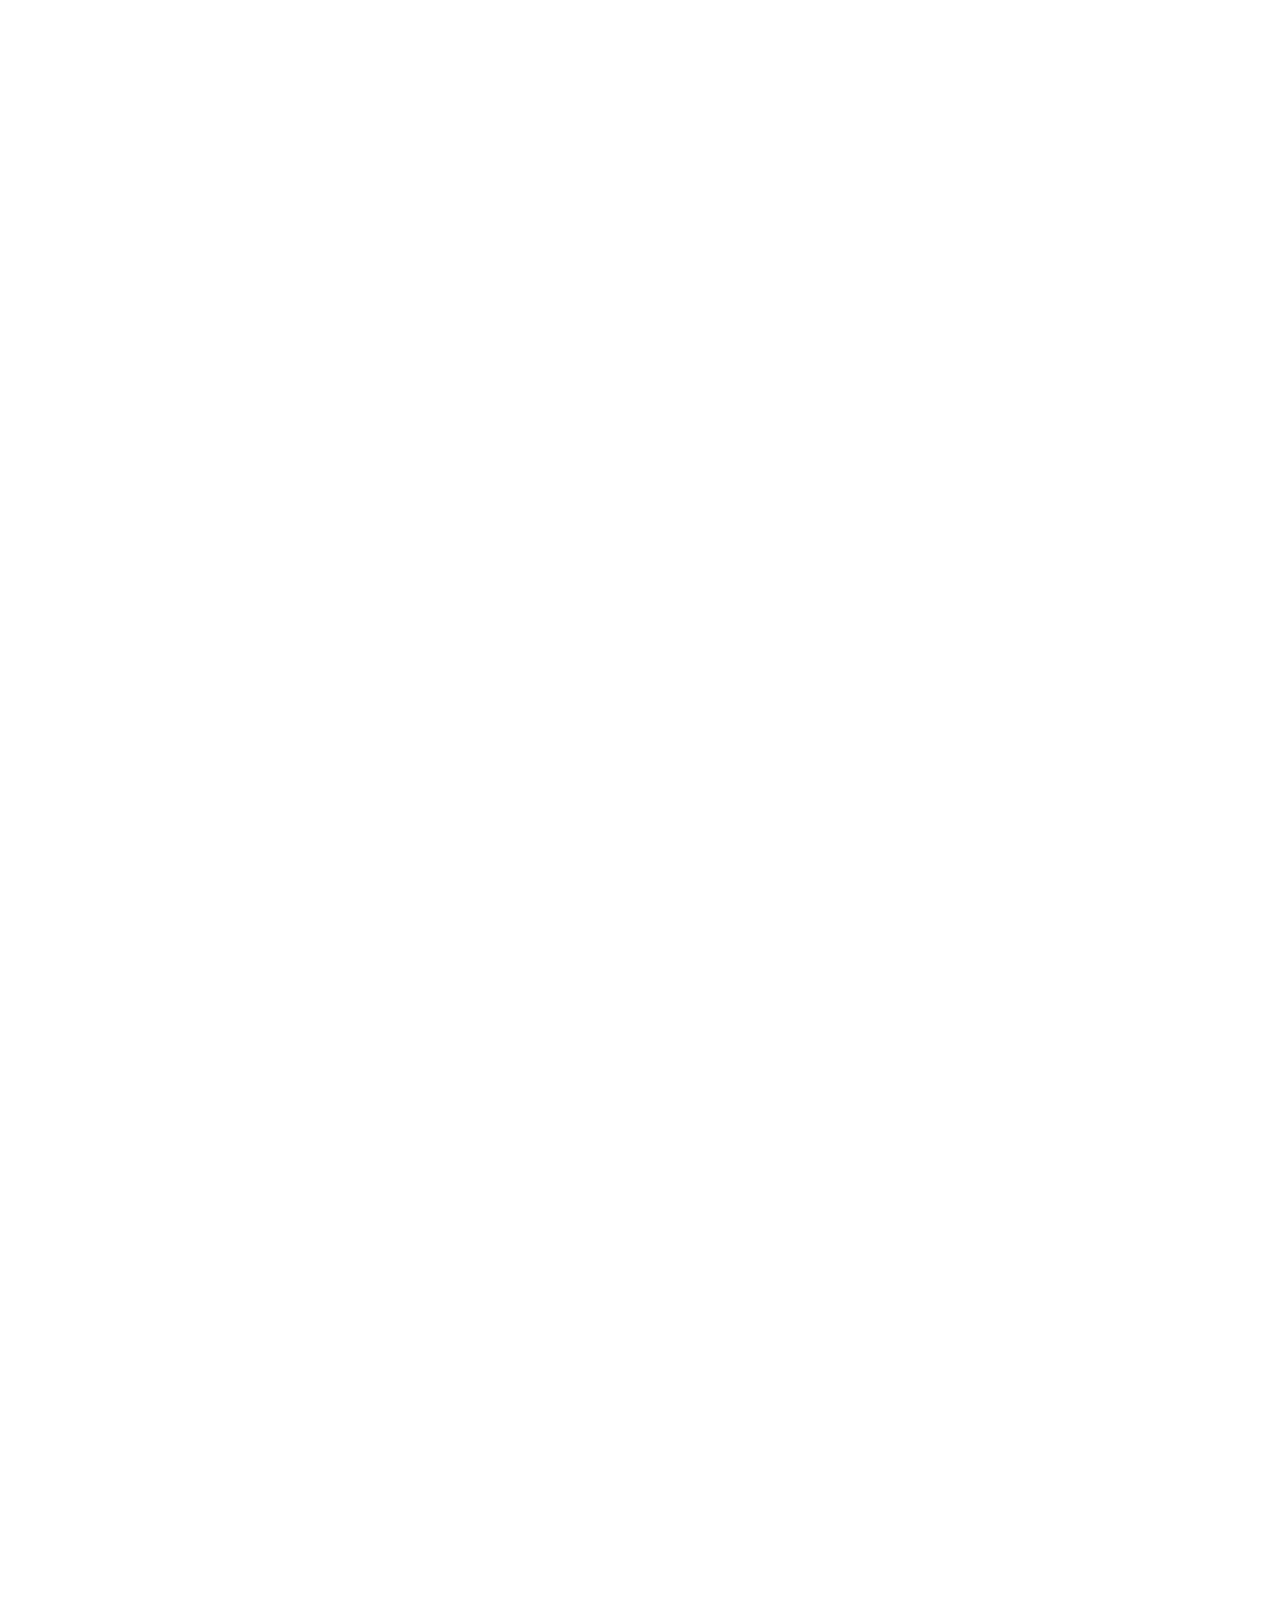
==== commit e5daf00c: "Updates" ====
--- a/index.html
+++ b/index.html
@@ -1,19 +1,22 @@
 <!doctype html>
 <html data-fls-darklite="" lang="en">
 	<head>
+		<style data-fls-preloader="false" rel="preload">
+			body > *:not(.fls-preloader) {opacity: 0;visibility: hidden;}[data-fls-preloader-loaded] body > *:not(.fls-preloader) {transition: opacity 0.5s ease 0s;opacity: 1;visibility: visible;}
+		</style>
 		<meta charset="UTF-8">
 		<meta name="viewport" content="width=device-width, initial-scale=1.0">
 		<link rel="shortcut icon" href="./assets/img/favicon.ico">
 		<title>Home</title>
-		<script type="module" crossorigin="" src="./js/index.min.js?v=1773000556198"></script>
-		<link rel="modulepreload" crossorigin="" href="./js/common.min.js?v=1773000556198">
-		<link rel="modulepreload" crossorigin="" href="./js/popup.min.js?v=1773000556198">
-		<link rel="modulepreload" crossorigin="" href="./js/labels.min.js?v=1773000556198">
-		<link rel="modulepreload" crossorigin="" href="./js/blockhead.min.js?v=1773000556198">
-		<link rel="stylesheet" crossorigin="" href="./css/popup.min.css?v=1773000556198">
-		<link rel="stylesheet" crossorigin="" href="./css/labels.min.css?v=1773000556198">
-		<link rel="stylesheet" crossorigin="" href="./css/blockhead.min.css?v=1773000556198">
-		<link rel="stylesheet" crossorigin="" href="./css/index.min.css?v=1773000556198">
+		<script type="module" crossorigin="" src="./js/index.min.js?v=1773178130312"></script>
+		<link rel="modulepreload" crossorigin="" href="./js/common.min.js?v=1773178130312">
+		<link rel="modulepreload" crossorigin="" href="./js/popup.min.js?v=1773178130312">
+		<link rel="modulepreload" crossorigin="" href="./js/labels.min.js?v=1773178130312">
+		<link rel="modulepreload" crossorigin="" href="./js/blockhead.min.js?v=1773178130312">
+		<link rel="stylesheet" crossorigin="" href="./css/popup.min.css?v=1773178130312">
+		<link rel="stylesheet" crossorigin="" href="./css/labels.min.css?v=1773178130312">
+		<link rel="stylesheet" crossorigin="" href="./css/blockhead.min.css?v=1773178130312">
+		<link rel="stylesheet" crossorigin="" href="./css/index.min.css?v=1773178130312">
 	</head>
 	<body>
 		<div class="wrapper">
@@ -72,14 +75,14 @@
 								</div>
 							</div>
 						</div>
-						<div data-fls-gallery="" class="hero__gallery gallery">
-							<div class="gallery__inner">
-								<div class="gallery__column">
+						<div data-fls-watcher="" data-fls-watcher-once="" data-fls-gallery="" class="hero__gallery gallery">
+							<div data-fls-parallax-parent="991.98,max" class="gallery__inner">
+								<div data-fls-parallax-direction="1" data-fls-parallax="" data-fls-parallax-coefficient="400" class="gallery__column">
 									<a role="button" aria-label="Open image: A dynamic portrait showcasing hair movement of a woman in black attire." href="./assets/img/hero/movement-portrait.webp" class="gallery__image">
 										<img data-fls-image-ignore="" src="./assets/img/hero/movement-portrait-preview.png" alt="A dynamic portrait showcasing hair movement of a woman in black attire." class="gallery__preview">
 									</a>
 								</div>
-								<div class="gallery__column">
+								<div data-fls-parallax="" data-fls-parallax-coefficient="20" class="gallery__column">
 									<a role="button" aria-label="Open image: A traditional Mayan woman carrying textiles while walking in a park." href="./assets/img/hero/mayan-woman.webp" class="gallery__image">
 										<img data-fls-image-ignore="" src="./assets/img/hero/mayan-woman-preview.jpg" alt="A traditional Mayan woman carrying textiles while walking in a park." class="gallery__preview">
 									</a>
@@ -87,17 +90,17 @@
 										<img data-fls-image-ignore="" src="./assets/img/hero/serene-woman-preview.jpg" alt="A serene portrait of a woman with delicate makeup and a floral headpiece." class="gallery__preview">
 									</a>
 								</div>
-								<div class="gallery__column">
+								<div data-fls-parallax="" data-fls-parallax-coefficient="25" class="gallery__column">
 									<a role="button" aria-label="Open image: A stylish man wearing a leather outfit, sitting confidently in a garage." href="./assets/img/hero/stylish-man.webp" class="gallery__image">
 										<img data-fls-image-ignore="" src="./assets/img/hero/stylish-man-preview.jpg" alt="A stylish man wearing a leather outfit, sitting confidently in a garage." class="gallery__preview">
 									</a>
 								</div>
-								<div class="gallery__column">
+								<div data-fls-parallax="" data-fls-parallax-coefficient="35" class="gallery__column">
 									<a role="button" aria-label="Open image: A sophisticated woman in a white jacket, standing with a flower in hand." href="./assets/img/hero/sophisticated-woman.webp" class="gallery__image">
 										<img data-fls-image-ignore="" src="./assets/img/hero/sophisticated-woman-preview.jpg" alt="A sophisticated woman in a white jacket, standing with a flower in hand." class="gallery__preview">
 									</a>
 								</div>
-								<div class="gallery__column">
+								<div data-fls-parallax="" data-fls-parallax-coefficient="15" class="gallery__column">
 									<a role="button" aria-label="Open image: A confident model wearing a knit sweater and black pants, showcasing a bold look." href="./assets/img/hero/confident-model.webp" class="gallery__image">
 										<img data-fls-image-ignore="" src="./assets/img/hero/confident-model-preview.png" alt="A confident model wearing a knit sweater and black pants." class="gallery__preview">
 									</a>
@@ -105,10 +108,10 @@
 							</div>
 						</div>
 					</div>
-					<h2 data-fls-title="" class="hero__author title title--big">MAX MORGAN</h2>
+					<h2 data-fls-watcher="" data-fls-watcher-once="" data-fls-title="" class="hero__author title title--big">MAX MORGAN</h2>
 				</section>
 				<section data-fls-index="" class="page__about about" aria-labelledby="about-title" aria-describedby="about-desc">
-					<div class="about__container">
+					<div data-fls-watcher="" data-fls-watcher-once="" class="about__container">
 						<div class="about__column">
 							<div data-fls-blockhead="" class="about__blockhead blockhead">
 								<div class="blockhead__content">
--- a/css/popup.min.css
+++ b/css/popup.min.css
@@ -1 +1 @@
-@import url("https://fonts.googleapis.com/css2?family=Inter:wght@400;500;600;700&display=swap");*{border:0;margin:0;padding:0}*,:after,:before{box-sizing:border-box}:after,:before{display:inline-block}body,html{height:100%}body{line-height:1;scrollbar-gutter:stable;-ms-text-size-adjust:100%;-moz-text-size-adjust:100%;-webkit-text-size-adjust:100%;-webkit-font-smoothing:antialiased;-moz-osx-font-smoothing:grayscale}button,input,textarea{background-color:transparent;color:inherit;font-family:inherit;font-size:inherit;line-height:inherit}input,textarea{width:100%}label{display:inline-block}button,option,select{cursor:pointer}a{color:inherit;display:inline-block;text-decoration:none}ul li{list-style:none}img{height:auto;max-width:100%;vertical-align:middle}h1,h2,h3,h4,h5,h6{font-size:inherit;font-weight:inherit}address{font-style:normal}@font-face{font-display:swap;font-family:iconfont;src:url(../assets/fonts/iconfont.woff2?b7dcf77ce4fb89ac268a92bd21dc97d3) format("woff2")}[class*="--icon-"]:before{font-family:iconfont}[class*="--icon-youtube"]:before{content:"\f101"}[class*="--icon-x"]:before{content:"\f102"}[class*="--icon-linkedin"]:before{content:"\f103"}[class*="--icon-instagram"]:before{content:"\f104"}[class*="--icon-facebook"]:before{content:"\f105"}[class*="--icon-chevron"]:before{content:"\f106"}[class*="--icon-arrow-up-right"]:before{content:"\f107"}:root{--white:#fff;--black:#000;--primary:#fff;--secondary:#000;--mono-light:#aaa;--mono-gray:#444;--border-gray:#666;--error:#ff7e83;--black-rgb:0,0,0}body{background-color:var(--secondary);color:var(--primary);font-family:Inter,sans-serif;font-size:1rem;line-height:1.5;min-width:20rem;transition:color .3s ease 0s,background-color .3s ease 0s}[data-fls-scrolllock] body{overflow:hidden;overscroll-behavior:none;touch-action:none}.wrapper{display:flex;flex-direction:column;min-height:100%;overflow:clip}.wrapper>main{flex:1 1 auto}.wrapper>*{min-width:0}[class*=__container]{margin:0 auto;max-width:76.875rem;padding-left:.9375rem;padding-right:.9375rem}.select{min-width:0}.select,.select__body{position:relative}.select__title{border-bottom:.0625rem solid var(--border-gray);cursor:pointer;text-align:left;transition:border-color .3s ease;width:100%}html:not([data-fls-touch]) .select__title:hover{border-color:var(--primary)}.select__value{align-items:center;display:flex;flex-direction:row-reverse;gap:.625rem;height:1.875rem;min-width:0}.select__value>*{flex:1 1 auto}.select__value.--select-pseudo-label:before{content:attr(data-pseudo-label);opacity:.5}.select__value:before{align-items:center;display:flex;font-size:.625rem!important;font-size:1.25rem;justify-content:center;rotate:90deg;transition:rotate .3s ease;width:1.875rem}.select__content,.select__text{flex:1 1 auto;overflow:hidden;text-overflow:ellipsis;white-space:nowrap}.select__input{background-color:transparent;height:100%;padding:0 .625rem;width:100%}.--select-active .select__input::placeholder{color:#000}.--select-focus .select__input::placeholder{opacity:.5}.select__options{background-color:var(--primary);border-top:0;color:var(--secondary);left:0;min-width:100%;padding-block:.5rem;position:absolute;top:calc(100% - .0625rem)}.select__scroll{max-height:12.5rem;overflow-x:hidden;overflow-y:auto}.select__option{color:inherit;cursor:pointer;padding:.3125rem .625rem;text-align:left;transition:background-color .2s ease,color .2s ease;width:100%}html:not([data-fls-touch]) .select__option:hover{background-color:var(--secondary);color:var(--primary)}.select__row{align-items:center;display:inline-flex}.select--show-top .select__options{bottom:calc(100% - .0625rem);top:auto}.select.--select-open .select__value:before{rotate:-90deg}.--select-tag{cursor:pointer}.menu{flex-grow:1}.menu__link{position:relative}.menu__link:after{background-color:var(--primary);bottom:0;content:"";height:.0625rem;left:50%;position:absolute;transition:width .3s,left .3s;width:0}.icon-menu{display:none}.header{background-color:var(--secondary);left:0;position:sticky;right:0;top:0;transition:background-color .3s;z-index:50}.header__body{align-items:center;display:flex;padding-bottom:.3125rem;padding-top:.3125rem;transition:min-height .3s ease}.header__logo path{fill:var(--primary);transition:fill .3s ease}.header__actions,.header__logo{position:relative;z-index:3}.header__actions{align-items:center;display:flex}.footer__container{display:grid;max-width:83.875rem}.footer__logo{height:auto}.footer__logo path{fill:var(--primary);transition:fill .3s ease}.footer__logo{position:relative;z-index:3}html:not([data-fls-touch]) .footer__link-logo:hover path{fill:var(--mono-light)}.footer__list{display:flex;flex-direction:column}.footer__body{display:grid}.footer__content{display:flex;flex-wrap:wrap}.footer__main{align-items:flex-start;display:flex;flex-direction:column}.footer__menu{display:flex;flex-wrap:wrap}.footer__label{font-weight:700}.footer__statement{text-align:center;text-wrap:balance}.footer__bottom{border-top:.0625rem solid var(--border-gray);column-gap:.9375rem;display:flex}.footer__copy{color:var(--mono-light)}.footer__copy a{color:var(--primary);text-decoration:underline;text-decoration-thickness:.0625rem;text-underline-offset:.1875rem;transition:text-decoration-color .2s ease}.footer__policy-list{align-items:center;column-gap:1.5rem;display:flex;flex-wrap:wrap}.footer__policy-link{padding-bottom:.1875rem;position:relative}.footer__policy-link:after{background-color:var(--primary);bottom:0;content:"";height:.0625rem;left:50%;position:absolute;transition:width .3s,left .3s;width:0}.utility__link{justify-content:space-between!important;padding-block:.5rem!important}input[type=email],input[type=tel],input[type=text],textarea{-webkit-appearance:none;-moz-appearance:none;appearance:none}.input{border-bottom:.0625rem solid var(--border-gray);border-radius:0!important;caret-color:inherit;display:block;padding-right:.625rem;transition:border-color .3s ease;width:100%}html:not([data-fls-touch]) .input:hover::placeholder{color:var(--primary)}html:not([data-fls-touch]) .input:hover{border-color:var(--primary)}.input[placeholder]:not([data-fls-placeholder-nohiden])::placeholder{color:var(--mono-gray);transition:opacity .3s,color .3s}.input[placeholder]:not([data-fls-placeholder-nohiden]):focus::placeholder{opacity:0}textarea.input{padding:0;resize:vertical}[data-fls-form-error]{color:var(--error)}.form,.form__body{display:grid}.form__actions{align-items:flex-start;display:inline-flex}.form__button{align-self:flex-start}.button{align-items:center;border:.0625rem solid var(--primary);display:flex;font-size:1rem;justify-content:center;line-height:1.5;padding:.75rem 1.5rem;transition:color .3s ease,background-color .3s ease}.button--send,.button--white{background-color:var(--primary);color:var(--secondary)}.button--icon-arrow-up-right,.button--icon-chevron,.button--social{border:none;flex-direction:row-reverse;gap:1.0625rem;padding:0}.button--icon-arrow-up-right:before,.button--icon-chevron:before,.button--social:before{transition:translate .3s ease,scale .3s ease,rotate .6s ease}.button--icon-arrow-up-right span,.button--icon-chevron span,.button--social span{padding:.1875rem 0;position:relative;transition:translate .5s ease;will-change:translate}.button--icon-arrow-up-right span:after,.button--icon-chevron span:after,.button--social span:after{background-color:var(--primary);bottom:0;content:"";height:.0625rem;left:0;position:absolute;transition:width .3s ease;width:0}.button--icon-arrow-up-right{width:100%}.button--social{flex-direction:row;gap:.9375rem}.button--social:before{font-size:1.25rem;text-align:center;width:1.25rem;will-change:scale}.button--send{border:.0625rem solid var(--primary);padding:.75rem 1.5rem;width:auto}[data-fls-darklite-light]{--primary:#000;--secondary:#fff;--mono-light:#979393;--mono-gray:#969292;--error:#a04245;--border-gray:#bebebe;--black-rgb:255,255,255}[data-fls-darklite-light] .theme__change{background:url(../assets/img/icons/moon.svg) 0 0/100% no-repeat}[data-fls-darklite-dark]{--primary:#fff;--secondary:#000;--mono-light:#aaa;--mono-gray:#444;--error:#ff7e83;--border-gray:#666;--black-rgb:0,0,0}[data-fls-darklite-dark] .theme__change{background:url(../assets/img/icons/sun.svg) 0 0/100% no-repeat}.theme{align-items:center;border-radius:50%;display:flex;justify-content:center;padding:.25rem;position:relative;transition:background-color .3s}.theme__change{block-size:1.875rem;border-radius:50%;cursor:pointer;flex:0 0 1.875rem;inline-size:1.875rem;transition:background .3s}.title{font-weight:600;line-height:1.2}.title--medium{letter-spacing:.125rem;text-transform:capitalize}.title--big,.title--medium,.title--small{line-height:1}.social__link{padding-block:.5rem}.social{align-items:start}.info{display:grid}.info__row{font-size:.875rem}.info__address,.info__list,.info__row{display:grid;gap:.25rem}.info__title{font-weight:600}.info__link{text-decoration:underline;text-decoration-thickness:.0625rem;text-underline-offset:.1875rem;transition:text-decoration-color .2s ease}body:after{background-color:rgba(0,0,0,.5);content:"";height:100%;left:0;opacity:0;pointer-events:none;position:fixed;top:0;transition:opacity .8s ease 0s;width:100%;z-index:149}[data-fls-popup-open] body:after{opacity:1}[data-fls-popup]{bottom:0;left:0;pointer-events:none;position:fixed;right:0;top:0;transition:visibility .8s ease 0s;visibility:hidden}[data-fls-popup][data-fls-popup-active]{overflow:auto;pointer-events:auto;visibility:visible;z-index:150}[data-fls-popup-active] [data-fls-popup-body]{transform:scale(1);visibility:visible}[data-fls-popup-wrapper]{align-items:center;display:flex;flex:1 1 auto;flex-direction:column;justify-content:center;min-height:100%;width:100%}[data-fls-popup-body]{background-color:var(--secondary);border:.0625rem solid var(--primary);max-width:76.875rem;transform:scale(0);transition:transform .3s ease 0s,visibility .3s ease 0s;visibility:hidden;width:100%}.popup--message [data-fls-popup-body]{width:auto}.popup--message .popup__body{display:grid;place-items:center}.popup__actions{justify-content:flex-end}.popup__actions,.popup__close{align-items:center;display:flex}.popup__close{border:.0625rem solid var(--primary);justify-content:center;transition:background-color .3s ease}.popup__close path{stroke:var(--primary);stroke-width:.0625rem;transition:stroke .3s ease}.popup__content{display:grid}.popup__statement{text-wrap:balance}.popup__inner{column-gap:1.875rem;display:flex;justify-content:space-between}.info-popup{display:flex;flex-direction:column}.follow-us__label{font-weight:700}.follow-us__list{display:flex;flex-direction:column}.popup__text{text-wrap:pretty}.popup__text p:not(:last-child){margin-bottom:.3125rem}.popup__button{width:12.5rem}@media (width <= 61.99875em){.title--small{font-size:3.4375rem}[data-fls-popup-body]{padding-inline:.9375rem}.popup__title{font-size:5.625rem}}@media (max-width:59.56125em){.footer__content{flex-direction:column}}@media (max-width:56.31125em) and (width <= 20em){.footer__bottom{row-gap:.75rem}}@media (max-width:56.31125em){.footer__bottom{flex-direction:column-reverse}}@media (width <= 54.24875em){.popup__title{font-size:4.6875rem}}@media (width <= 47.99875em){[data-fls-popup-body]{padding-bottom:2.1875rem}}@media (max-width:47.99875em){.form__button{width:100%!important}.popup__inner{flex-direction:column}}@media (width <= 43.74875em){.header__body{min-height:3.4375rem}}@media (max-width:43.74875em) and (width <= 23.4375em){.menu__body{padding-top:4.0625rem}}@media (max-width:43.74875em) and (max-width:23.43625em){.menu__body{padding-top:3.75rem}.menu__body:before{height:3.5rem}}@media (max-width:43.74875em) and (any-hover:none){.icon-menu{cursor:default}}@media (max-width:43.74875em){.menu__body{height:100dvh;overflow:auto;padding-bottom:1.875rem;padding-left:.9375rem;padding-right:.9375rem}.menu__body,.menu__body:before{background-color:var(--secondary);position:fixed;right:-100%;top:0;transition:right .3s;width:100%}.menu__body:before{content:"";height:3.75rem;z-index:2}[data-fls-menu-open] .menu__body,[data-fls-menu-open] .menu__body:before{right:0}.menu__list{text-align:right}.menu__item{padding-block:1.25rem}.menu__item:not(:last-child){border-bottom:.0625rem solid var(--primary)}.menu__item:last-child{padding-bottom:0}.menu__link{font-size:2rem}.icon-menu{display:block;height:1.125rem;position:relative;width:1.875rem;z-index:5}.icon-menu span,.icon-menu:after,.icon-menu:before{background-color:var(--primary);border-radius:.625rem;content:"";height:.125rem;position:absolute;right:0;transition:all .3s ease 0s;width:100%}.icon-menu:before{top:0}.icon-menu:after{bottom:0}.icon-menu span{top:calc(50% - .0625rem)}[data-fls-menu-open] .icon-menu span{width:0}[data-fls-menu-open] .icon-menu:before{top:calc(50% - .0625rem);transform:rotate(-45deg)}[data-fls-menu-open] .icon-menu:after{bottom:calc(50% - .0625rem);transform:rotate(45deg)}}@media (max-width:29.99875em) and (width <= 20em){.footer__menu{gap:.9375rem}}@media (max-width:29.99875em){.footer__menu{flex-direction:column}.footer__column{width:100%}.footer__copy{text-align:center}.footer__policy-list{align-items:flex-start;flex-direction:column}.utility__link{padding-block:.25rem!important;width:100%}.social__link{padding-block:.25rem}.popup__button{width:100%}}@media (max-width:23.43625em){.button--head{padding:.625rem 1.25rem}}@media (width <= 20em){.select__title{padding-bottom:.75rem;padding-top:.5rem}.select__option,.select__title{font-size:1.125rem}.header__body{column-gap:.625rem}.header__logo{width:4.375rem}.header__actions{column-gap:.75rem}.footer{padding-bottom:1.375rem;padding-top:1.875rem}.footer__container{gap:1.5rem}.footer__logo{width:5.3125rem}.footer__body{gap:1.125rem}.footer__content{gap:1.25rem}.footer__main{gap:.75rem}.footer__menu{gap:2.8125rem}.footer__text:not(:first-child){margin-top:.3125rem}.footer__label:not(:last-child){margin-bottom:.3125rem}.footer__bottom{padding-top:1rem}.footer__policy-list{row-gap:.3125rem}.input{font-size:1.125rem;padding-bottom:.5rem}[data-fls-form-error]{font-size:.875rem;margin-top:.5rem}.form{gap:1.25rem}.form__body{gap:.9375rem}.form__label{font-size:1rem}.form__label:not(:last-child){padding-bottom:.1875rem}.form__label--sel:not(:last-child){padding-bottom:6.25e-8rem}.title{font-size:3rem}.title--big{font-size:4rem}.title--small{font-size:3rem}.title--medium{font-size:3.75rem}.title--medium-2{font-size:4rem}.title--hero{font-size:3.75rem}.info{gap:.75rem}[data-fls-popup]{padding-bottom:2.9375rem;padding-top:3.5625rem}[data-fls-popup-body]{padding-bottom:1.125rem;padding-top:1.125rem}.popup--message [data-fls-popup-body]{padding-block:1.5625rem;padding-inline:.9375rem}.popup--message .popup__body{gap:.9375rem}.popup__actions:not(:last-child){margin-bottom:1.25rem}.popup__close{padding:.375rem}.popup__content{gap:1.125rem}.popup__title{font-size:3.25rem}.popup__inner{row-gap:1.125rem}.info-popup{gap:1.375rem}.info-popup__text p:not(:last-child){margin-bottom:.25rem}.follow-us__label:not(:last-child){margin-bottom:.3125rem}.popup__text{font-size:1.125rem}}@media (max-width:43.74875em) and (width > 47.99875em){.menu__body{padding-top:7.75rem}}@media (min-width:43.74875em) and (width <= 20em){.menu__list{column-gap:.9375rem}}@media (max-width:29.99875em) and (width > 76.875em){.footer__menu{gap:2.8125rem}}@media (max-width:56.31125em) and (width > 76.875em){.footer__bottom{row-gap:1rem}}@media (width > 20em) and (width <= 76.875em){.select__title{padding-bottom:clamp(.75rem,.6620879120875rem + .4395604396vw,1rem);padding-top:clamp(.5rem,.45604395604375rem + .2197802198vw,.625rem)}.select__option,.select__title{font-size:clamp(1.125rem,1.08104395604375rem + .2197802198vw,1.25rem)}.header__body{column-gap:clamp(.625rem,-.58379120879375rem + 6.043956044vw,4.0625rem)}.header__logo{width:clamp(4.375rem,3.9134615384625rem + 2.3076923077vw,5.6875rem)}.header__actions{column-gap:clamp(.75rem,.35439560439375rem + 1.978021978vw,1.875rem)}.footer{padding-bottom:clamp(1.375rem,.100274725275rem + 6.3736263736vw,5rem);padding-top:clamp(1.875rem,.7760989011rem + 5.4945054945vw,5rem)}.footer__container{gap:clamp(1.5rem,.972527472525rem + 2.6373626374vw,3rem)}.footer__logo{width:clamp(5.3125rem,4.54326923076875rem + 3.8461538462vw,7.5rem)}.footer__body{gap:clamp(1.125rem,.46565934065625rem + 3.2967032967vw,3rem)}.footer__content{gap:clamp(1.25rem,.28296703296875rem + 4.8351648352vw,4rem)}.footer__main{gap:clamp(.75rem,.4862637362625rem + 1.3186813187vw,1.5rem)}.footer__menu{gap:clamp(2.8125rem,2.39491758241875rem + 2.0879120879vw,4rem)}.footer__text:not(:first-child){margin-top:clamp(.3125rem,.2026098901125rem + .5494505495vw,.625rem)}.footer__label:not(:last-child){margin-bottom:clamp(.3125rem,.07074175824375rem + 1.2087912088vw,1rem)}.footer__bottom{padding-top:clamp(1rem,.64835164835rem + 1.7582417582vw,2rem)}.footer__policy-list{row-gap:clamp(.3125rem,.2245879120875rem + .4395604396vw,.5625rem)}.input{font-size:clamp(1.125rem,1.08104395604375rem + .2197802198vw,1.25rem);padding-bottom:clamp(.5rem,.4120879120875rem + .4395604396vw,.75rem)}[data-fls-form-error]{font-size:clamp(.875rem,.83104395604375rem + .2197802198vw,1rem);margin-top:clamp(.5rem,.4120879120875rem + .4395604396vw,.75rem)}.form{gap:clamp(1.25rem,.28296703296875rem + 4.8351648352vw,4rem)}.form__body{gap:clamp(.9375rem,-.139423076925rem + 5.3846153846vw,4rem)}.form__label{font-size:clamp(1rem,.9120879120875rem + .4395604396vw,1.25rem)}.form__label:not(:last-child){padding-bottom:clamp(.1875rem,-.0982142857125rem + 1.4285714286vw,1rem)}.form__label--sel:not(:last-child){padding-bottom:clamp(6.25e-8rem,-.1318680473875rem + .6593405495vw,.375rem)}.title{font-size:clamp(3rem,1.76923076923125rem + 6.1538461538vw,6.5rem)}.title--big{font-size:clamp(4rem,.96703296703125rem + 15.1648351648vw,12.625rem)}.title--medium{font-size:clamp(3.75rem,2.1895604395625rem + 7.8021978022vw,8.1875rem)}.title--medium-2{font-size:clamp(4rem,2.725274725275rem + 6.3736263736vw,7.625rem)}.title--hero{font-size:clamp(3.75rem,2.78296703296875rem + 4.8351648352vw,6.5rem)}.info{gap:clamp(.75rem,.4862637362625rem + 1.3186813187vw,1.5rem)}[data-fls-popup]{padding-bottom:clamp(2.9375rem,2.563873626375rem + 1.8681318681vw,4rem);padding-top:clamp(3.5625rem,2.70535714285625rem + 4.2857142857vw,6rem)}[data-fls-popup-body]{padding-top:clamp(1.125rem,.53159340659375rem + 2.967032967vw,2.8125rem)}.popup--message [data-fls-popup-body]{padding-block:clamp(1.5625rem,1.1229395604375rem + 2.1978021978vw,2.8125rem);padding-inline:clamp(.9375rem,.60782967033125rem + 1.6483516484vw,1.875rem)}.popup--message .popup__body{gap:clamp(.9375rem,.60782967033125rem + 1.6483516484vw,1.875rem)}.popup__actions:not(:last-child){margin-bottom:clamp(1.25rem,1.03021978021875rem + 1.0989010989vw,1.875rem)}.popup__close{padding:clamp(.375rem,.33104395604375rem + .2197802198vw,.5rem)}.popup__content{gap:clamp(1.125rem,.46565934065625rem + 3.2967032967vw,3rem)}.popup__inner{row-gap:clamp(1.125rem,.64148351648125rem + 2.4175824176vw,2.5rem)}.info-popup{gap:clamp(1.375rem,.80357142856875rem + 2.8571428571vw,3rem)}.info-popup__text p:not(:last-child){margin-bottom:clamp(.25rem,.1620879120875rem + .4395604396vw,.5rem)}.follow-us__label:not(:last-child){margin-bottom:clamp(.3125rem,.07074175824375rem + 1.2087912088vw,1rem)}.popup__text{font-size:clamp(1.125rem,1.0370879120875rem + .4395604396vw,1.375rem)}}@media (width > 20em) and (width <= 61.99875em){.title--small{font-size:clamp(3rem,2.7916604660875rem + 1.0416976696vw,3.4375rem)}}@media (width > 20em) and (width <= 54.24875em){.popup__title{font-size:clamp(3.25rem,2.4105533048625rem + 4.1972334757vw,4.6875rem)}}@media (width > 20em) and (width <= 47.99875em){[data-fls-popup-body]{padding-bottom:clamp(1.125rem,.36603754631875rem + 3.7948122684vw,2.1875rem)}}@media (max-width:29.99875em) and (width > 20em) and (width <= 76.875em){.footer__menu{gap:clamp(.9375rem,.27815934065625rem + 3.2967032967vw,2.8125rem)}}@media (width > 43.74875em) and (width <= 76.875em){.header__body{min-height:clamp(3.4375rem,1.37395758650625rem + 4.7168031395vw,5rem)}}@media (min-width:43.74875em) and (width > 76.875em){.menu__list{column-gap:2rem}}@media (min-width:43.74875em) and (width > 20em) and (width <= 76.875em){.menu__list{column-gap:clamp(.9375rem,.563873626375rem + 1.8681318681vw,2rem)}}@media (min-width:43.74875em){.menu__list{align-items:center;display:flex;flex-wrap:wrap;row-gap:.1875rem}.menu__link{padding-bottom:.1875rem}.menu__link--active:after{background-color:var(--primary);left:0;width:100%}}@media (max-width:43.74875em) and (width > 23.4375em) and (width <= 47.99875em){.menu__body{padding-top:clamp(4.0625rem,.54371405669375rem + 15.0134866914vw,7.75rem)}}@media (width > 47.99875em) and (width <= 76.875em){[data-fls-popup-body]{padding-bottom:clamp(2.1875rem,-2.07194493745rem + 8.8740747154vw,4.75rem)}}@media (min-width:47.99875em){.popup__info{flex:0 0 18.75rem}.popup__form{flex:0 1 45.625rem}}@media (width > 54.24875em) and (width <= 61.99875em){.popup__title{font-size:clamp(4.6875rem,-1.874848790325rem + 12.0967741935vw,5.625rem)}}@media (min-width:56.31125em){.footer__bottom{align-items:center;justify-content:space-between}}@media (max-width:56.31125em) and (width > 20em) and (width <= 76.875em){.footer__bottom{row-gap:clamp(.75rem,.6620879120875rem + .4395604396vw,1rem)}}@media (min-width:59.56125em){.footer__main{flex:1 1 31.625rem}.footer__text{max-width:31.625rem}}@media (width > 61.99875em) and (width <= 76.875em){.title--small{font-size:clamp(3.4375rem,1.0932064532375rem + 3.7811948576vw,4rem)}[data-fls-popup-body]{padding-inline:clamp(.9375rem,-2.96965591126875rem + 6.3019914293vw,1.875rem)}.popup__title{font-size:clamp(5.625rem,.415458784975rem + 8.4026552391vw,6.875rem)}}@media (width > 76.875em){.select__title{padding-bottom:1rem;padding-top:.625rem}.select__option,.select__title{font-size:1.25rem}.header__body{column-gap:4.0625rem;min-height:5rem}.header__logo{width:5.6875rem}.header__actions{column-gap:1.875rem}.footer{padding-bottom:5rem;padding-top:5rem}.footer__container{gap:3rem}.footer__logo{width:7.5rem}.footer__body{gap:3rem}.footer__content{gap:4rem}.footer__main{gap:1.5rem}.footer__menu{gap:4rem}.footer__text:not(:first-child){margin-top:.625rem}.footer__label:not(:last-child){margin-bottom:1rem}.footer__bottom{padding-top:2rem}.footer__policy-list{row-gap:.5625rem}.input{font-size:1.25rem;padding-bottom:.75rem}[data-fls-form-error]{font-size:1rem;margin-top:.75rem}.form,.form__body{gap:4rem}.form__label{font-size:1.25rem}.form__label:not(:last-child){padding-bottom:1rem}.form__label--sel:not(:last-child){padding-bottom:.375rem}.title{font-size:6.5rem}.title--big{font-size:12.625rem}.title--small{font-size:4rem}.title--medium{font-size:8.1875rem}.title--medium-2{font-size:7.625rem}.title--hero{font-size:6.5rem}.info{gap:1.5rem}[data-fls-popup]{padding-bottom:4rem;padding-top:6rem}[data-fls-popup-body]{padding-bottom:4.75rem;padding-top:2.8125rem}.popup--message [data-fls-popup-body],[data-fls-popup-body]{padding-inline:1.875rem}.popup--message [data-fls-popup-body]{padding-block:2.8125rem}.popup--message .popup__body{gap:1.875rem}.popup__actions:not(:last-child){margin-bottom:1.875rem}.popup__close{padding:.5rem}.popup__content{gap:3rem}.popup__title{font-size:6.875rem}.popup__inner{row-gap:2.5rem}.info-popup{gap:3rem}.info-popup__text p:not(:last-child){margin-bottom:.5rem}.follow-us__label:not(:last-child){margin-bottom:1rem}.popup__text{font-size:1.375rem}}@media (any-hover:hover),(pointer:fine){html:not([data-fls-touch]) .menu__link:hover:after{background-color:var(--primary);left:0;width:100%}html:not([data-fls-touch]) .header__link-logo:hover path{fill:var(--mono-light)}html:not([data-fls-touch]) .footer__copy a:hover{text-decoration-color:transparent}html:not([data-fls-touch]) .footer__policy-link:hover:after{background-color:var(--primary);left:0;width:100%}html:not([data-fls-touch]) .button:hover{background-color:var(--primary);color:var(--secondary)}html:not([data-fls-touch]) .button--icon-arrow-up-right:hover,html:not([data-fls-touch]) .button--icon-chevron:hover,html:not([data-fls-touch]) .button--send:hover,html:not([data-fls-touch]) .button--social:hover,html:not([data-fls-touch]) .button--white:hover{background-color:var(--secondary);color:var(--primary)}html:not([data-fls-touch]) .button--icon-arrow-up-right:hover span:after,html:not([data-fls-touch]) .button--icon-chevron:hover span:after,html:not([data-fls-touch]) .button--social:hover span:after{width:100%}html:not([data-fls-touch]) .button--icon-arrow-up-right:hover:before,html:not([data-fls-touch]) .button--icon-chevron:hover:before,html:not([data-fls-touch]) .button--social:hover:before{translate:.1875rem}html:not([data-fls-touch]) .button--icon-arrow-up-right:hover:before{translate:.1875rem -.1875rem}html:not([data-fls-touch]) .button--social:hover:before{scale:1.2;translate:0}html:not([data-fls-touch]) .button--social:hover span{translate:.625rem}html:not([data-fls-touch]) .theme:hover{background-color:var(--mono-light)}html:not([data-fls-touch]) .info__link:hover{text-decoration-color:transparent}html:not([data-fls-touch]) .popup__close:hover{background-color:var(--primary)}html:not([data-fls-touch]) .popup__close:hover path{stroke:var(--secondary)}}@media (prefers-color-scheme:light){:root{--primary:#000;--secondary:#fff;--mono-light:#979393;--mono-gray:#969292;--error:#a04245;--border-gray:#bebebe;--black-rgb:255,255,255}}+@import url("https://fonts.googleapis.com/css2?family=Inter:wght@400;500;600;700&display=swap");*{border:0;margin:0;padding:0}*,:after,:before{box-sizing:border-box}:after,:before{display:inline-block}body,html{height:100%}body{line-height:1;scrollbar-gutter:stable;-ms-text-size-adjust:100%;-moz-text-size-adjust:100%;-webkit-text-size-adjust:100%;-webkit-font-smoothing:antialiased;-moz-osx-font-smoothing:grayscale}button,input,textarea{background-color:transparent;color:inherit;font-family:inherit;font-size:inherit;line-height:inherit}input,textarea{width:100%}label{display:inline-block}button,option,select{cursor:pointer}a{color:inherit;display:inline-block;text-decoration:none}ul li{list-style:none}img{height:auto;max-width:100%;vertical-align:middle}h1,h2,h3,h4,h5,h6{font-size:inherit;font-weight:inherit}address{font-style:normal}@font-face{font-display:swap;font-family:iconfont;src:url(../assets/fonts/iconfont.woff2?b7dcf77ce4fb89ac268a92bd21dc97d3) format("woff2")}[class*="--icon-"]:before{font-family:iconfont}[class*="--icon-youtube"]:before{content:"\f101"}[class*="--icon-x"]:before{content:"\f102"}[class*="--icon-linkedin"]:before{content:"\f103"}[class*="--icon-instagram"]:before{content:"\f104"}[class*="--icon-facebook"]:before{content:"\f105"}[class*="--icon-chevron"]:before{content:"\f106"}[class*="--icon-arrow-up-right"]:before{content:"\f107"}:root{--primary:#fff;--secondary:#000;--white:#fff;--black:#000;--mono-light:#aaa;--mono-gray:#444;--border-gray:#666;--error:#ff7e83;--black-rgb:0,0,0}body{background-color:var(--secondary);color:var(--primary);font-family:Inter,sans-serif;font-size:1rem;line-height:1.5;min-width:20rem;transition:color .3s ease 0s,background-color .3s ease 0s}[data-fls-scrolllock] body{overflow:hidden;overscroll-behavior:none;touch-action:none}.wrapper{display:flex;flex-direction:column;min-height:100%;overflow:clip}.wrapper>main{flex:1 1 auto}.wrapper>*{min-width:0}[class*=__container]{margin:0 auto;max-width:76.875rem;padding-left:.9375rem;padding-right:.9375rem}.select{min-width:0}.select,.select__body{position:relative}.select__title{border-bottom:.0625rem solid var(--border-gray);cursor:pointer;text-align:left;transition:border-color .3s ease;width:100%}html:not([data-fls-touch]) .select__title:hover{border-color:var(--primary)}.select__value{align-items:center;display:flex;flex-direction:row-reverse;gap:.625rem;height:1.875rem;min-width:0}.select__value>*{flex:1 1 auto}.select__value.--select-pseudo-label:before{content:attr(data-pseudo-label);opacity:.5}.select__value:before{align-items:center;display:flex;font-size:.625rem!important;font-size:1.25rem;justify-content:center;rotate:90deg;transition:rotate .3s ease;width:1.875rem}.select__content,.select__text{flex:1 1 auto;overflow:hidden;text-overflow:ellipsis;white-space:nowrap}.select__input{background-color:transparent;height:100%;padding:0 .625rem;width:100%}.--select-active .select__input::placeholder{color:#000}.--select-focus .select__input::placeholder{opacity:.5}.select__options{background-color:var(--primary);border-top:0;color:var(--secondary);left:0;min-width:100%;padding-block:.5rem;position:absolute;top:calc(100% - .0625rem)}.select__scroll{max-height:12.5rem;overflow-x:hidden;overflow-y:auto}.select__option{color:inherit;cursor:pointer;padding:.3125rem .625rem;text-align:left;transition:background-color .2s ease,color .2s ease;width:100%}html:not([data-fls-touch]) .select__option:hover{background-color:var(--secondary);color:var(--primary)}.select__row{align-items:center;display:inline-flex}.select--show-top .select__options{bottom:calc(100% - .0625rem);top:auto}.select.--select-open .select__value:before{rotate:-90deg}.--select-tag{cursor:pointer}.menu{flex-grow:1}.menu__link{position:relative}.menu__link:after{background-color:var(--primary);bottom:0;content:"";height:.0625rem;left:50%;position:absolute;transition:width .3s,left .3s;width:0}.icon-menu{display:none}.header{background-color:var(--secondary);left:0;position:sticky;right:0;top:0;transition:background-color .3s;z-index:50}.header__body{align-items:center;display:flex;padding-bottom:.3125rem;padding-top:.3125rem;transition:min-height .3s ease}.header__logo path{fill:var(--primary);transition:fill .3s ease}.header__actions,.header__logo{position:relative;z-index:3}.header__actions{align-items:center;display:flex}.footer__container{display:grid;max-width:83.875rem}.footer__logo{height:auto}.footer__logo path{fill:var(--primary);transition:fill .3s ease}.footer__logo{position:relative;z-index:3}html:not([data-fls-touch]) .footer__link-logo:hover path{fill:var(--mono-light)}.footer__list{display:flex;flex-direction:column}.footer__body{display:grid}.footer__content{display:flex;flex-wrap:wrap}.footer__main{align-items:flex-start;display:flex;flex-direction:column}.footer__menu{display:flex;flex-wrap:wrap}.footer__label{font-weight:700}.footer__statement{text-align:center;text-wrap:balance}.footer__bottom{border-top:.0625rem solid var(--border-gray);column-gap:.9375rem;display:flex}.footer__copy{color:var(--mono-light)}.footer__copy a{color:var(--primary);text-decoration:underline;text-decoration-thickness:.0625rem;text-underline-offset:.1875rem;transition:text-decoration-color .2s ease}.footer__policy-list{align-items:center;column-gap:1.5rem;display:flex;flex-wrap:wrap}.footer__policy-link{padding-bottom:.1875rem;position:relative}.footer__policy-link:after{background-color:var(--primary);bottom:0;content:"";height:.0625rem;left:50%;position:absolute;transition:width .3s,left .3s;width:0}.utility__link{justify-content:space-between!important;padding-block:.5rem!important}input[type=email],input[type=tel],input[type=text],textarea{-webkit-appearance:none;-moz-appearance:none;appearance:none}.input{border-bottom:.0625rem solid var(--border-gray);border-radius:0!important;caret-color:inherit;display:block;padding-right:.625rem;transition:border-color .3s ease;width:100%}html:not([data-fls-touch]) .input:hover::placeholder{color:var(--primary)}html:not([data-fls-touch]) .input:hover{border-color:var(--primary)}.input[placeholder]:not([data-fls-placeholder-nohiden])::placeholder{color:var(--mono-gray);transition:opacity .3s,color .3s}.input[placeholder]:not([data-fls-placeholder-nohiden]):focus::placeholder{opacity:0}textarea.input{padding:0;resize:vertical}[data-fls-form-error]{color:var(--error)}.form,.form__body{display:grid}.form__actions{align-items:flex-start;display:inline-flex}.form__button{align-self:flex-start}.button{align-items:center;border:.0625rem solid var(--primary);display:flex;font-size:1rem;justify-content:center;line-height:1.5;padding:.75rem 1.5rem;transition:color .3s ease,background-color .3s ease}.button--send,.button--white{background-color:var(--primary);color:var(--secondary)}.button--icon-arrow-up-right,.button--icon-chevron,.button--social{border:none;flex-direction:row-reverse;gap:1.0625rem;padding:0}.button--icon-arrow-up-right:before,.button--icon-chevron:before,.button--social:before{transition:translate .3s ease,scale .3s ease,rotate .6s ease}.button--icon-arrow-up-right span,.button--icon-chevron span,.button--social span{padding:.1875rem 0;position:relative;transition:translate .5s ease;will-change:translate}.button--icon-arrow-up-right span:after,.button--icon-chevron span:after,.button--social span:after{background-color:var(--primary);bottom:0;content:"";height:.0625rem;left:0;position:absolute;transition:width .3s ease;width:0}.button--icon-arrow-up-right{width:100%}.button--social{flex-direction:row;gap:.9375rem}.button--social:before{font-size:1.25rem;text-align:center;width:1.25rem;will-change:scale}.button--send{border:.0625rem solid var(--primary);padding:.75rem 1.5rem;width:auto}[data-fls-darklite-light]{--primary:#000;--secondary:#fff;--mono-light:#979393;--mono-gray:#969292;--error:#a04245;--border-gray:#bebebe;--black-rgb:255,255,255}[data-fls-darklite-light] .theme__change{background:url(../assets/img/icons/moon.svg) 0 0/100% no-repeat}[data-fls-darklite-dark]{--primary:#fff;--secondary:#000;--mono-light:#aaa;--mono-gray:#444;--error:#ff7e83;--border-gray:#666;--black-rgb:0,0,0}[data-fls-darklite-dark] .theme__change{background:url(../assets/img/icons/sun.svg) 0 0/100% no-repeat}.theme{align-items:center;border-radius:50%;display:flex;justify-content:center;padding:.25rem;position:relative;transition:background-color .3s}.theme__change{block-size:1.875rem;border-radius:50%;cursor:pointer;flex:0 0 1.875rem;inline-size:1.875rem;transition:background .3s}.title{font-weight:600;line-height:1.2}.title--medium{letter-spacing:.125rem;text-transform:capitalize}.title--big,.title--medium,.title--small{line-height:1}.social__link{padding-block:.5rem}.social{align-items:start}.info{display:grid}.info__row{font-size:.875rem}.info__address,.info__list,.info__row{display:grid;gap:.25rem}.info__title{font-weight:600}.info__link{text-decoration:underline;text-decoration-thickness:.0625rem;text-underline-offset:.1875rem;transition:text-decoration-color .2s ease}body:after{background-color:rgba(0,0,0,.5);content:"";height:100%;left:0;opacity:0;pointer-events:none;position:fixed;top:0;transition:opacity .8s ease 0s;width:100%;z-index:149}[data-fls-popup-open] body:after{opacity:1}[data-fls-popup]{bottom:0;left:0;pointer-events:none;position:fixed;right:0;top:0;transition:visibility .8s ease 0s;visibility:hidden}[data-fls-popup][data-fls-popup-active]{overflow:auto;pointer-events:auto;visibility:visible;z-index:150}[data-fls-popup-active] [data-fls-popup-body]{transform:scale(1);visibility:visible}[data-fls-popup-wrapper]{align-items:center;display:flex;flex:1 1 auto;flex-direction:column;justify-content:center;min-height:100%;width:100%}[data-fls-popup-body]{background-color:var(--secondary);border:.0625rem solid var(--primary);max-width:76.875rem;transform:scale(0);transition:transform .3s ease 0s,visibility .3s ease 0s;visibility:hidden;width:100%}.popup--message [data-fls-popup-body]{width:auto}.popup--message .popup__body{display:grid;place-items:center}.popup__actions{justify-content:flex-end}.popup__actions,.popup__close{align-items:center;display:flex}.popup__close{border:.0625rem solid var(--primary);justify-content:center;transition:background-color .3s ease}.popup__close path{stroke:var(--primary);stroke-width:.0625rem;transition:stroke .3s ease}.popup__content{display:grid}.popup__statement{text-wrap:balance}.popup__inner{column-gap:1.875rem;display:flex;justify-content:space-between}.info-popup{display:flex;flex-direction:column}.follow-us__label{font-weight:700}.follow-us__list{display:flex;flex-direction:column}.popup__text{text-wrap:pretty}.popup__text p:not(:last-child){margin-bottom:.3125rem}.popup__button{width:12.5rem}@media (width <= 61.99875em){.title--small{font-size:3.4375rem}[data-fls-popup-body]{padding-inline:.9375rem}.popup__title{font-size:5.625rem}}@media (max-width:59.56125em){.footer__content{flex-direction:column}}@media (max-width:56.31125em) and (width <= 20em){.footer__bottom{row-gap:.75rem}}@media (max-width:56.31125em){.footer__bottom{flex-direction:column-reverse}}@media (width <= 54.24875em){.popup__title{font-size:4.6875rem}}@media (width <= 47.99875em){[data-fls-popup-body]{padding-bottom:2.1875rem}}@media (max-width:47.99875em){.form__button{width:100%!important}.popup__inner{flex-direction:column}}@media (width <= 43.74875em){.header__body{min-height:3.4375rem}}@media (max-width:43.74875em) and (width <= 23.4375em){.menu__body{padding-top:4.0625rem}}@media (max-width:43.74875em) and (max-width:23.43625em){.menu__body{padding-top:3.75rem}.menu__body:before{height:3.5rem}}@media (max-width:43.74875em) and (any-hover:none){.icon-menu{cursor:default}}@media (max-width:43.74875em){.menu__body{height:100dvh;overflow:auto;padding-bottom:1.875rem;padding-left:.9375rem;padding-right:.9375rem}.menu__body,.menu__body:before{background-color:var(--secondary);position:fixed;right:-100%;top:0;transition:right .3s;width:100%}.menu__body:before{content:"";height:3.75rem;z-index:2}[data-fls-menu-open] .menu__body,[data-fls-menu-open] .menu__body:before{right:0}.menu__list{text-align:right}.menu__item{padding-block:1.25rem}.menu__item:not(:last-child){border-bottom:.0625rem solid var(--primary)}.menu__item:last-child{padding-bottom:0}.menu__link{font-size:2rem}.icon-menu{display:block;height:1.125rem;position:relative;width:1.875rem;z-index:5}.icon-menu span,.icon-menu:after,.icon-menu:before{background-color:var(--primary);border-radius:.625rem;content:"";height:.125rem;position:absolute;right:0;transition:all .3s ease 0s;width:100%}.icon-menu:before{top:0}.icon-menu:after{bottom:0}.icon-menu span{top:calc(50% - .0625rem)}[data-fls-menu-open] .icon-menu span{width:0}[data-fls-menu-open] .icon-menu:before{top:calc(50% - .0625rem);transform:rotate(-45deg)}[data-fls-menu-open] .icon-menu:after{bottom:calc(50% - .0625rem);transform:rotate(45deg)}}@media (max-width:29.99875em) and (width <= 20em){.footer__menu{gap:.9375rem}}@media (max-width:29.99875em){.footer__menu{flex-direction:column}.footer__column{width:100%}.footer__copy{text-align:center}.footer__policy-list{align-items:flex-start;flex-direction:column}.utility__link{padding-block:.25rem!important;width:100%}.social__link{padding-block:.25rem}.popup__button{width:100%}}@media (max-width:23.43625em){.button--head{padding:.625rem 1.25rem}}@media (width <= 20em){.select__title{padding-bottom:.75rem;padding-top:.5rem}.select__option,.select__title{font-size:1.125rem}.header__body{column-gap:.625rem}.header__logo{width:4.375rem}.header__actions{column-gap:.75rem}.footer{padding-bottom:1.375rem;padding-top:1.875rem}.footer__container{gap:1.5rem}.footer__logo{width:5.3125rem}.footer__body{gap:1.125rem}.footer__content{gap:1.25rem}.footer__main{gap:.75rem}.footer__menu{gap:2.8125rem}.footer__text:not(:first-child){margin-top:.3125rem}.footer__label:not(:last-child){margin-bottom:.3125rem}.footer__bottom{padding-top:1rem}.footer__policy-list{row-gap:.3125rem}.input{font-size:1.125rem;padding-bottom:.5rem}[data-fls-form-error]{font-size:.875rem;margin-top:.5rem}.form{gap:1.25rem}.form__body{gap:.9375rem}.form__label{font-size:1rem}.form__label:not(:last-child){padding-bottom:.1875rem}.form__label--sel:not(:last-child){padding-bottom:6.25e-8rem}.title{font-size:3rem}.title--big{font-size:4rem}.title--small{font-size:3rem}.title--medium{font-size:3.75rem}.title--medium-2{font-size:4rem}.title--hero{font-size:3.75rem}.info{gap:.75rem}[data-fls-popup]{padding-bottom:2.9375rem;padding-top:3.5625rem}[data-fls-popup-body]{padding-bottom:1.125rem;padding-top:1.125rem}.popup--message [data-fls-popup-body]{padding-block:1.5625rem;padding-inline:.9375rem}.popup--message .popup__body{gap:.9375rem}.popup__actions:not(:last-child){margin-bottom:1.25rem}.popup__close{padding:.375rem}.popup__content{gap:1.125rem}.popup__title{font-size:3.25rem}.popup__inner{row-gap:1.125rem}.info-popup{gap:1.375rem}.info-popup__text p:not(:last-child){margin-bottom:.25rem}.follow-us__label:not(:last-child){margin-bottom:.3125rem}.popup__text{font-size:1.125rem}}@media (max-width:43.74875em) and (width > 47.99875em){.menu__body{padding-top:7.75rem}}@media (min-width:43.74875em) and (width <= 20em){.menu__list{column-gap:.9375rem}}@media (max-width:29.99875em) and (width > 76.875em){.footer__menu{gap:2.8125rem}}@media (max-width:56.31125em) and (width > 76.875em){.footer__bottom{row-gap:1rem}}@media (width > 20em) and (width <= 76.875em){.select__title{padding-bottom:clamp(.75rem,.6620879120875rem + .4395604396vw,1rem);padding-top:clamp(.5rem,.45604395604375rem + .2197802198vw,.625rem)}.select__option,.select__title{font-size:clamp(1.125rem,1.08104395604375rem + .2197802198vw,1.25rem)}.header__body{column-gap:clamp(.625rem,-.58379120879375rem + 6.043956044vw,4.0625rem)}.header__logo{width:clamp(4.375rem,3.9134615384625rem + 2.3076923077vw,5.6875rem)}.header__actions{column-gap:clamp(.75rem,.35439560439375rem + 1.978021978vw,1.875rem)}.footer{padding-bottom:clamp(1.375rem,.100274725275rem + 6.3736263736vw,5rem);padding-top:clamp(1.875rem,.7760989011rem + 5.4945054945vw,5rem)}.footer__container{gap:clamp(1.5rem,.972527472525rem + 2.6373626374vw,3rem)}.footer__logo{width:clamp(5.3125rem,4.54326923076875rem + 3.8461538462vw,7.5rem)}.footer__body{gap:clamp(1.125rem,.46565934065625rem + 3.2967032967vw,3rem)}.footer__content{gap:clamp(1.25rem,.28296703296875rem + 4.8351648352vw,4rem)}.footer__main{gap:clamp(.75rem,.4862637362625rem + 1.3186813187vw,1.5rem)}.footer__menu{gap:clamp(2.8125rem,2.39491758241875rem + 2.0879120879vw,4rem)}.footer__text:not(:first-child){margin-top:clamp(.3125rem,.2026098901125rem + .5494505495vw,.625rem)}.footer__label:not(:last-child){margin-bottom:clamp(.3125rem,.07074175824375rem + 1.2087912088vw,1rem)}.footer__bottom{padding-top:clamp(1rem,.64835164835rem + 1.7582417582vw,2rem)}.footer__policy-list{row-gap:clamp(.3125rem,.2245879120875rem + .4395604396vw,.5625rem)}.input{font-size:clamp(1.125rem,1.08104395604375rem + .2197802198vw,1.25rem);padding-bottom:clamp(.5rem,.4120879120875rem + .4395604396vw,.75rem)}[data-fls-form-error]{font-size:clamp(.875rem,.83104395604375rem + .2197802198vw,1rem);margin-top:clamp(.5rem,.4120879120875rem + .4395604396vw,.75rem)}.form{gap:clamp(1.25rem,.28296703296875rem + 4.8351648352vw,4rem)}.form__body{gap:clamp(.9375rem,-.139423076925rem + 5.3846153846vw,4rem)}.form__label{font-size:clamp(1rem,.9120879120875rem + .4395604396vw,1.25rem)}.form__label:not(:last-child){padding-bottom:clamp(.1875rem,-.0982142857125rem + 1.4285714286vw,1rem)}.form__label--sel:not(:last-child){padding-bottom:clamp(6.25e-8rem,-.1318680473875rem + .6593405495vw,.375rem)}.title{font-size:clamp(3rem,1.76923076923125rem + 6.1538461538vw,6.5rem)}.title--big{font-size:clamp(4rem,.96703296703125rem + 15.1648351648vw,12.625rem)}.title--medium{font-size:clamp(3.75rem,2.1895604395625rem + 7.8021978022vw,8.1875rem)}.title--medium-2{font-size:clamp(4rem,2.725274725275rem + 6.3736263736vw,7.625rem)}.title--hero{font-size:clamp(3.75rem,2.78296703296875rem + 4.8351648352vw,6.5rem)}.info{gap:clamp(.75rem,.4862637362625rem + 1.3186813187vw,1.5rem)}[data-fls-popup]{padding-bottom:clamp(2.9375rem,2.563873626375rem + 1.8681318681vw,4rem);padding-top:clamp(3.5625rem,2.70535714285625rem + 4.2857142857vw,6rem)}[data-fls-popup-body]{padding-top:clamp(1.125rem,.53159340659375rem + 2.967032967vw,2.8125rem)}.popup--message [data-fls-popup-body]{padding-block:clamp(1.5625rem,1.1229395604375rem + 2.1978021978vw,2.8125rem);padding-inline:clamp(.9375rem,.60782967033125rem + 1.6483516484vw,1.875rem)}.popup--message .popup__body{gap:clamp(.9375rem,.60782967033125rem + 1.6483516484vw,1.875rem)}.popup__actions:not(:last-child){margin-bottom:clamp(1.25rem,1.03021978021875rem + 1.0989010989vw,1.875rem)}.popup__close{padding:clamp(.375rem,.33104395604375rem + .2197802198vw,.5rem)}.popup__content{gap:clamp(1.125rem,.46565934065625rem + 3.2967032967vw,3rem)}.popup__inner{row-gap:clamp(1.125rem,.64148351648125rem + 2.4175824176vw,2.5rem)}.info-popup{gap:clamp(1.375rem,.80357142856875rem + 2.8571428571vw,3rem)}.info-popup__text p:not(:last-child){margin-bottom:clamp(.25rem,.1620879120875rem + .4395604396vw,.5rem)}.follow-us__label:not(:last-child){margin-bottom:clamp(.3125rem,.07074175824375rem + 1.2087912088vw,1rem)}.popup__text{font-size:clamp(1.125rem,1.0370879120875rem + .4395604396vw,1.375rem)}}@media (width > 20em) and (width <= 61.99875em){.title--small{font-size:clamp(3rem,2.7916604660875rem + 1.0416976696vw,3.4375rem)}}@media (width > 20em) and (width <= 54.24875em){.popup__title{font-size:clamp(3.25rem,2.4105533048625rem + 4.1972334757vw,4.6875rem)}}@media (width > 20em) and (width <= 47.99875em){[data-fls-popup-body]{padding-bottom:clamp(1.125rem,.36603754631875rem + 3.7948122684vw,2.1875rem)}}@media (max-width:29.99875em) and (width > 20em) and (width <= 76.875em){.footer__menu{gap:clamp(.9375rem,.27815934065625rem + 3.2967032967vw,2.8125rem)}}@media (width > 43.74875em) and (width <= 76.875em){.header__body{min-height:clamp(3.4375rem,1.37395758650625rem + 4.7168031395vw,5rem)}}@media (min-width:43.74875em) and (width > 76.875em){.menu__list{column-gap:2rem}}@media (min-width:43.74875em) and (width > 20em) and (width <= 76.875em){.menu__list{column-gap:clamp(.9375rem,.563873626375rem + 1.8681318681vw,2rem)}}@media (min-width:43.74875em){.menu__list{align-items:center;display:flex;flex-wrap:wrap;row-gap:.1875rem}.menu__link{padding-bottom:.1875rem}.menu__link--active:after{background-color:var(--primary);left:0;width:100%}}@media (max-width:43.74875em) and (width > 23.4375em) and (width <= 47.99875em){.menu__body{padding-top:clamp(4.0625rem,.54371405669375rem + 15.0134866914vw,7.75rem)}}@media (width > 47.99875em) and (width <= 76.875em){[data-fls-popup-body]{padding-bottom:clamp(2.1875rem,-2.07194493745rem + 8.8740747154vw,4.75rem)}}@media (min-width:47.99875em){.popup__info{flex:0 0 18.75rem}.popup__form{flex:0 1 45.625rem}}@media (width > 54.24875em) and (width <= 61.99875em){.popup__title{font-size:clamp(4.6875rem,-1.874848790325rem + 12.0967741935vw,5.625rem)}}@media (min-width:56.31125em){.footer__bottom{align-items:center;justify-content:space-between}}@media (max-width:56.31125em) and (width > 20em) and (width <= 76.875em){.footer__bottom{row-gap:clamp(.75rem,.6620879120875rem + .4395604396vw,1rem)}}@media (min-width:59.56125em){.footer__main{flex:1 1 31.625rem}.footer__text{max-width:31.625rem}}@media (width > 61.99875em) and (width <= 76.875em){.title--small{font-size:clamp(3.4375rem,1.0932064532375rem + 3.7811948576vw,4rem)}[data-fls-popup-body]{padding-inline:clamp(.9375rem,-2.96965591126875rem + 6.3019914293vw,1.875rem)}.popup__title{font-size:clamp(5.625rem,.415458784975rem + 8.4026552391vw,6.875rem)}}@media (width > 76.875em){.select__title{padding-bottom:1rem;padding-top:.625rem}.select__option,.select__title{font-size:1.25rem}.header__body{column-gap:4.0625rem;min-height:5rem}.header__logo{width:5.6875rem}.header__actions{column-gap:1.875rem}.footer{padding-bottom:5rem;padding-top:5rem}.footer__container{gap:3rem}.footer__logo{width:7.5rem}.footer__body{gap:3rem}.footer__content{gap:4rem}.footer__main{gap:1.5rem}.footer__menu{gap:4rem}.footer__text:not(:first-child){margin-top:.625rem}.footer__label:not(:last-child){margin-bottom:1rem}.footer__bottom{padding-top:2rem}.footer__policy-list{row-gap:.5625rem}.input{font-size:1.25rem;padding-bottom:.75rem}[data-fls-form-error]{font-size:1rem;margin-top:.75rem}.form,.form__body{gap:4rem}.form__label{font-size:1.25rem}.form__label:not(:last-child){padding-bottom:1rem}.form__label--sel:not(:last-child){padding-bottom:.375rem}.title{font-size:6.5rem}.title--big{font-size:12.625rem}.title--small{font-size:4rem}.title--medium{font-size:8.1875rem}.title--medium-2{font-size:7.625rem}.title--hero{font-size:6.5rem}.info{gap:1.5rem}[data-fls-popup]{padding-bottom:4rem;padding-top:6rem}[data-fls-popup-body]{padding-bottom:4.75rem;padding-top:2.8125rem}.popup--message [data-fls-popup-body],[data-fls-popup-body]{padding-inline:1.875rem}.popup--message [data-fls-popup-body]{padding-block:2.8125rem}.popup--message .popup__body{gap:1.875rem}.popup__actions:not(:last-child){margin-bottom:1.875rem}.popup__close{padding:.5rem}.popup__content{gap:3rem}.popup__title{font-size:6.875rem}.popup__inner{row-gap:2.5rem}.info-popup{gap:3rem}.info-popup__text p:not(:last-child){margin-bottom:.5rem}.follow-us__label:not(:last-child){margin-bottom:1rem}.popup__text{font-size:1.375rem}}@media (any-hover:hover),(pointer:fine){html:not([data-fls-touch]) .menu__link:hover:after{background-color:var(--primary);left:0;width:100%}html:not([data-fls-touch]) .header__link-logo:hover path{fill:var(--mono-light)}html:not([data-fls-touch]) .footer__copy a:hover{text-decoration-color:transparent}html:not([data-fls-touch]) .footer__policy-link:hover:after{background-color:var(--primary);left:0;width:100%}html:not([data-fls-touch]) .button:hover{background-color:var(--primary);color:var(--secondary)}html:not([data-fls-touch]) .button--icon-arrow-up-right:hover,html:not([data-fls-touch]) .button--icon-chevron:hover,html:not([data-fls-touch]) .button--send:hover,html:not([data-fls-touch]) .button--social:hover,html:not([data-fls-touch]) .button--white:hover{background-color:var(--secondary);color:var(--primary)}html:not([data-fls-touch]) .button--icon-arrow-up-right:hover span:after,html:not([data-fls-touch]) .button--icon-chevron:hover span:after,html:not([data-fls-touch]) .button--social:hover span:after{width:100%}html:not([data-fls-touch]) .button--icon-arrow-up-right:hover:before,html:not([data-fls-touch]) .button--icon-chevron:hover:before,html:not([data-fls-touch]) .button--social:hover:before{translate:.1875rem}html:not([data-fls-touch]) .button--icon-arrow-up-right:hover:before{translate:.1875rem -.1875rem}html:not([data-fls-touch]) .button--social:hover:before{scale:1.2;translate:0}html:not([data-fls-touch]) .button--social:hover span{translate:.625rem}html:not([data-fls-touch]) .theme:hover{background-color:var(--mono-light)}html:not([data-fls-touch]) .info__link:hover{text-decoration-color:transparent}html:not([data-fls-touch]) .popup__close:hover{background-color:var(--primary)}html:not([data-fls-touch]) .popup__close:hover path{stroke:var(--secondary)}}@media (prefers-color-scheme:light){:root{--primary:#000;--secondary:#fff;--mono-light:#979393;--mono-gray:#969292;--error:#a04245;--border-gray:#bebebe;--black-rgb:255,255,255}}
--- a/css/index.min.css
+++ b/css/index.min.css
@@ -1 +1 @@
-.work-card{color:var(--white)}.work-card__link{align-items:center;aspect-ratio:416/340;display:flex;justify-content:center;max-width:100%;position:relative;width:26rem}.work-card__link img{height:100%;object-fit:cover;width:100%}.work-card__link:after,.work-card__link:before{opacity:0}.work-card__link:before{font-size:2.5rem;position:absolute;transition:opacity .4s ease 0s;z-index:3}.work-card__link:after{background-color:var(--secondary);content:"";height:100%;inset:0;position:absolute;transition:opacity .3s ease 0s;width:100%}html:not([data-fls-touch]) .work-card__link:hover:before{opacity:1}html:not([data-fls-touch]) .work-card__link:hover:after{opacity:.3}.hero__content{display:grid}.hero__author{padding-inline:.9375rem;text-align:center}html:not([data-fls-touch]) .gallery__inner:has(.gallery__image:hover) .gallery__image:not(:hover):after{opacity:.5}.gallery__column:nth-child(5n+1){flex:0 1 19.75rem}.gallery__column:nth-child(5n+2){flex:0 1 13.5rem}.gallery__column:nth-child(5n+3){flex:0 1 19.75rem}.gallery__column:nth-child(5n+4){flex:0 1 27rem}.gallery__column:nth-child(5n+5){flex:0 1 19.75rem}.gallery__column:nth-child(4n+2){display:flex;flex-direction:column}.gallery__image{max-width:100%;position:relative}.gallery__image:after{background-color:var(--secondary);content:"";height:100%;left:0;opacity:0;pointer-events:none;position:absolute;top:0;transition:opacity .3s ease 0s;width:100%}.gallery__preview{height:100%;object-fit:cover;width:100%}.about__container{display:flex;justify-content:space-between}.about__column{display:flex;flex:0 1 50%;flex-direction:column}.about__blockhead .title{text-wrap:pretty}.about__hero-image{aspect-ratio:568/624;max-width:100%;object-fit:cover}.about__images{display:grid;grid-template-columns:repeat(2,1fr)}.about__image img{aspect-ratio:268/296;max-width:100%;object-fit:cover}.about__content{display:flex;flex-direction:column}.advantages{grid-template-columns:repeat(3,10.5rem)}.advantages,.item-advantage{display:grid}.item-advantage__inner{column-gap:.25rem;display:flex;font-weight:600;line-height:1.3}.portfolio-gallery{display:grid}.portfolio-gallery__blockhead{text-align:center}.portfolio-gallery__blockhead .blockhead__text,.portfolio-gallery__blockhead .title{text-wrap:wrap}.portfolio-gallery__body,.portfolio-gallery__cards{display:grid}.portfolio-gallery__actions{margin:0 auto;max-width:76.875rem;padding-inline:.9375rem}.published{display:flex;flex-direction:column}.published__cards,.published__container{display:grid;grid-template-columns:repeat(2,1fr)}.published__cards{align-self:start;gap:.5rem}.published__works{display:flex;gap:1rem;margin:0 auto;max-width:100vw}@font-face{font-display:block;font-family:lg;font-style:normal;font-weight:400;src:url(../assets/fonts/lg.woff2?io9a6k) format("woff2")}.lg-icon{font-family:lg!important;font-style:normal;font-variant:normal;font-weight:400;line-height:1;text-transform:none;-webkit-font-smoothing:antialiased;-moz-osx-font-smoothing:grayscale}.lg-container{font-family:system-ui,-apple-system,Segoe UI,Roboto,Helvetica Neue,Arial,Noto Sans,Liberation Sans,sans-serif,Apple Color Emoji,Segoe UI Emoji,Segoe UI Symbol,Noto Color Emoji}.lg-next,.lg-prev{background-color:var(--primary);border:none;border-radius:.125rem;color:var(--secondary);cursor:pointer;display:none;display:block;font-size:1.375rem;margin-top:-.625rem;outline:none;padding:.5rem .625rem .5625rem;position:absolute;top:50%;transition:color .3s ease 0s,background-color .3s ease 0s!important;z-index:1084}.lg-next.disabled,.lg-prev.disabled{cursor:default;opacity:0!important}.lg-next:hover:not(.disabled),.lg-prev:hover:not(.disabled){background-color:#999;color:var(--secondary)}.lg-single-item .lg-next,.lg-single-item .lg-prev{display:none}.lg-next{right:1.25rem}.lg-next:before{content:"\e095"}.lg-prev{left:1.25rem}.lg-prev:after{content:"\e094"}@-webkit-keyframes lg-right-end{0%{left:0}50%{left:-1.875rem}to{left:0}}@-moz-keyframes lg-right-end{0%{left:0}50%{left:-1.875rem}to{left:0}}@-ms-keyframes lg-right-end{0%{left:0}50%{left:-1.875rem}to{left:0}}@keyframes lg-right-end{0%{left:0}50%{left:-1.875rem}to{left:0}}@-webkit-keyframes lg-left-end{0%{left:0}50%{left:1.875rem}to{left:0}}@-moz-keyframes lg-left-end{0%{left:0}50%{left:1.875rem}to{left:0}}@-ms-keyframes lg-left-end{0%{left:0}50%{left:1.875rem}to{left:0}}@keyframes lg-left-end{0%{left:0}50%{left:1.875rem}to{left:0}}.lg-outer.lg-right-end .lg-object{-webkit-animation:lg-right-end .3s;-o-animation:lg-right-end .3s;animation:lg-right-end .3s;position:relative}.lg-outer.lg-left-end .lg-object{-webkit-animation:lg-left-end .3s;-o-animation:lg-left-end .3s;animation:lg-left-end .3s;position:relative}.lg-toolbar{left:0;position:absolute;top:0;width:100%;z-index:1082}.lg-media-overlap .lg-toolbar{background-image:linear-gradient(0deg,transparent,rgba(0,0,0,.4))}.lg-toolbar .lg-icon{background:none;border:none;box-shadow:none;color:#999;cursor:pointer;float:right;font-size:1.5rem;height:2.9375rem;line-height:1.6875rem;outline:medium none;padding:.625rem 0;text-align:center;text-decoration:none!important;-webkit-transition:color .2s linear;-o-transition:color .2s linear;transition:color .2s linear;width:3.125rem;will-change:color}.lg-toolbar .lg-icon.lg-icon-18{font-size:1.125rem}.lg-toolbar .lg-icon:hover{color:var(--primary)}.lg-toolbar .lg-close:after{content:"\e070"}.lg-toolbar .lg-maximize{font-size:1.375rem}.lg-toolbar .lg-maximize:after{content:"\e90a"}.lg-toolbar .lg-download:after{content:"\e0f2"}.lg-sub-html{color:var(--primary);font-size:1rem;opacity:0;padding:.625rem 2.5rem;text-align:center;-webkit-transition:opacity .2s ease-out 0s;-o-transition:opacity .2s ease-out 0s;transition:opacity .2s ease-out 0s;z-index:1080}.lg-sub-html h4{font-size:.8125rem;font-weight:700;margin:0}.lg-sub-html p{font-size:.75rem;margin:.3125rem 0 0}.lg-sub-html a{color:inherit}.lg-sub-html a:hover{text-decoration:underline}.lg-media-overlap .lg-sub-html{background-image:linear-gradient(180deg,transparent,rgba(0,0,0,.6))}.lg-item .lg-sub-html{bottom:0;left:0;position:absolute;right:0}.lg-error-msg{color:#999;font-size:.875rem}.lg-counter{color:#999;display:inline-block;font-size:1rem;height:2.9375rem;padding-left:1.25rem;padding-top:.75rem;vertical-align:middle}.lg-closing .lg-next,.lg-closing .lg-prev,.lg-closing .lg-sub-html,.lg-closing .lg-toolbar{opacity:0;-webkit-transition:-webkit-transform .08 cubic-bezier(0,0,.25,1) 0s,opacity .08 cubic-bezier(0,0,.25,1) 0s,color .08 linear;-moz-transition:-moz-transform .08 cubic-bezier(0,0,.25,1) 0s,opacity .08 cubic-bezier(0,0,.25,1) 0s,color .08 linear;-o-transition:-o-transform .08 cubic-bezier(0,0,.25,1) 0s,opacity .08 cubic-bezier(0,0,.25,1) 0s,color .08 linear;transition:transform .08 cubic-bezier(0,0,.25,1) 0s,opacity .08 cubic-bezier(0,0,.25,1) 0s,color .08 linear}body:not(.lg-from-hash) .lg-outer.lg-start-zoom .lg-item:not(.lg-zoomable) .lg-img-wrap,body:not(.lg-from-hash) .lg-outer.lg-start-zoom .lg-item:not(.lg-zoomable) .lg-media-cont,body:not(.lg-from-hash) .lg-outer.lg-start-zoom .lg-item:not(.lg-zoomable) .lg-video-cont{opacity:0;-moz-transform:scale3d(.5,.5,.5);-o-transform:scale3d(.5,.5,.5);-ms-transform:scale3d(.5,.5,.5);-webkit-transform:scale3d(.5,.5,.5);transform:scale3d(.5,.5,.5);-webkit-transition:-webkit-transform .25s cubic-bezier(0,0,.25,1) 0s,opacity .25s cubic-bezier(0,0,.25,1)!important;-moz-transition:-moz-transform .25s cubic-bezier(0,0,.25,1) 0s,opacity .25s cubic-bezier(0,0,.25,1)!important;-o-transition:-o-transform .25s cubic-bezier(0,0,.25,1) 0s,opacity .25s cubic-bezier(0,0,.25,1)!important;transition:transform .25s cubic-bezier(0,0,.25,1) 0s,opacity .25s cubic-bezier(0,0,.25,1)!important;will-change:transform,opacity}body:not(.lg-from-hash) .lg-outer.lg-start-zoom .lg-item:not(.lg-zoomable).lg-complete .lg-img-wrap,body:not(.lg-from-hash) .lg-outer.lg-start-zoom .lg-item:not(.lg-zoomable).lg-complete .lg-media-cont,body:not(.lg-from-hash) .lg-outer.lg-start-zoom .lg-item:not(.lg-zoomable).lg-complete .lg-video-cont{opacity:1;-moz-transform:scaleX(1);-o-transform:scaleX(1);-ms-transform:scaleX(1);-webkit-transform:scaleX(1);transform:scaleX(1)}.lg-icon:focus-visible{background-color:#999;border-radius:.1875rem;color:var(--secondary);outline:.0625rem dashed hsla(0,0%,100%,.6);outline-offset:-.3125rem}.lg-toolbar .lg-icon:focus-visible{border-radius:.5rem;outline-offset:-.3125rem}.lg-group:after{clear:both;content:"";display:table}.lg-container{outline:none}.lg-on{scroll-behavior:unset}.lg-overlay-open{overflow:hidden}.lg-hide-sub-html .lg-sub-html,.lg-next,.lg-pager-outer,.lg-prev,.lg-toolbar{opacity:0;-webkit-transition:-webkit-transform .25s cubic-bezier(0,0,.25,1) 0s,opacity .25s cubic-bezier(0,0,.25,1) 0s;-moz-transition:-moz-transform .25s cubic-bezier(0,0,.25,1) 0s,opacity .25s cubic-bezier(0,0,.25,1) 0s;-o-transition:-o-transform .25s cubic-bezier(0,0,.25,1) 0s,opacity .25s cubic-bezier(0,0,.25,1) 0s;transition:transform .25s cubic-bezier(0,0,.25,1) 0s,opacity .25s cubic-bezier(0,0,.25,1) 0s;will-change:transform,opacity}.lg-show-in .lg-next,.lg-show-in .lg-pager-outer,.lg-show-in .lg-prev,.lg-show-in .lg-toolbar,.lg-show-in.lg-hide-sub-html .lg-sub-html{opacity:1}.lg-show-in .lg-hide-items .lg-prev{opacity:0;-webkit-transform:translate3d(-.625rem,0,0);transform:translate3d(-.625rem,0,0)}.lg-show-in .lg-hide-items .lg-next{opacity:0;-webkit-transform:translate3d(.625rem,0,0);transform:translate3d(.625rem,0,0)}.lg-show-in .lg-hide-items .lg-toolbar{opacity:0;-webkit-transform:translate3d(0,-.625rem,0);transform:translate3d(0,-.625rem,0)}.lg-show-in .lg-hide-items.lg-hide-sub-html .lg-sub-html{opacity:0;-webkit-transform:translate3d(0,1.25rem,0);transform:translate3d(0,1.25rem,0)}.lg-outer{height:100%;left:0;opacity:.001;outline:none;overflow:hidden;position:fixed;text-align:left;top:0;-webkit-transition:opacity .15s ease 0s;-o-transition:opacity .15s ease 0s;transition:opacity .15s ease 0s;width:100%;will-change:auto;z-index:1050}.lg-outer *{-webkit-box-sizing:border-box;-moz-box-sizing:border-box;box-sizing:border-box}.lg-outer.lg-visible,.lg-outer.lg-zoom-from-image{opacity:1}.lg-outer.lg-css3 .lg-item:not(.lg-start-end-progress).lg-current,.lg-outer.lg-css3 .lg-item:not(.lg-start-end-progress).lg-next-slide,.lg-outer.lg-css3 .lg-item:not(.lg-start-end-progress).lg-prev-slide{-webkit-transition-duration:inherit!important;transition-duration:inherit!important;-webkit-transition-timing-function:inherit!important;transition-timing-function:inherit!important}.lg-outer.lg-css3.lg-dragging .lg-item.lg-current,.lg-outer.lg-css3.lg-dragging .lg-item.lg-next-slide,.lg-outer.lg-css3.lg-dragging .lg-item.lg-prev-slide{opacity:1;-webkit-transition-duration:0s!important;transition-duration:0s!important}.lg-outer.lg-grab img.lg-object{cursor:-webkit-grab;cursor:-moz-grab;cursor:-o-grab;cursor:-ms-grab;cursor:grab}.lg-outer.lg-grabbing img.lg-object{cursor:move;cursor:-webkit-grabbing;cursor:-moz-grabbing;cursor:-o-grabbing;cursor:-ms-grabbing;cursor:grabbing}.lg-outer .lg-content{bottom:0;left:0;position:absolute;right:0;top:0}.lg-outer .lg-inner{bottom:0;left:0;position:absolute;top:0;-webkit-transition:opacity 0s;-o-transition:opacity 0s;transition:opacity 0s;white-space:nowrap;width:100%}.lg-outer .lg-item{display:none!important}.lg-outer .lg-item:not(.lg-start-end-progress){background:url("[data-uri]") no-repeat scroll 50% transparent}.lg-outer.lg-css .lg-current,.lg-outer.lg-css3 .lg-current,.lg-outer.lg-css3 .lg-next-slide,.lg-outer.lg-css3 .lg-prev-slide{display:inline-block!important}.lg-outer .lg-img-wrap,.lg-outer .lg-item{display:inline-block;height:100%;position:absolute;text-align:center;width:100%}.lg-outer .lg-img-wrap:before,.lg-outer .lg-item:before{content:"";display:inline-block;height:100%;vertical-align:middle}.lg-outer .lg-img-wrap{bottom:0;font-size:0;left:0;position:absolute;right:0;top:0;white-space:nowrap}.lg-outer .lg-item.lg-complete{background-image:none}.lg-outer .lg-item.lg-current{z-index:1060}.lg-outer .lg-object{display:inline-block;height:auto;max-height:100%;max-width:100%;position:relative;vertical-align:middle;width:auto}.lg-outer .lg-empty-html .lg-sub-html,.lg-outer .lg-empty-html.lg-sub-html{display:none}.lg-outer.lg-hide-download .lg-download{opacity:.75;pointer-events:none}.lg-outer .lg-first-slide .lg-dummy-img{left:50%;position:absolute;top:50%}.lg-outer.lg-components-open:not(.lg-zoomed) .lg-components{opacity:1;-webkit-transform:translateZ(0);transform:translateZ(0)}.lg-outer.lg-components-open:not(.lg-zoomed) .lg-sub-html{opacity:1;transition:opacity .2s ease-out .15s}.lg-outer .lg-media-cont{display:inline-block;position:relative;text-align:center;vertical-align:middle}.lg-outer .lg-media-cont .lg-object{height:100%!important;width:100%!important}.lg-outer .lg-has-iframe .lg-media-cont{-webkit-overflow-scrolling:touch;overflow:auto}.lg-backdrop{background-color:var(--secondary);bottom:0;left:0;opacity:0;position:fixed;right:0;top:0;-webkit-transition:opacity 333ms ease-in 0s;-o-transition:opacity 333ms ease-in 0s;transition:opacity 333ms ease-in 0s;will-change:auto;z-index:1040}.lg-backdrop.in{opacity:1}.lg-css3.lg-no-trans .lg-current,.lg-css3.lg-no-trans .lg-next-slide,.lg-css3.lg-no-trans .lg-prev-slide{-webkit-transition:none 0s ease 0s!important;-moz-transition:none 0s ease 0s!important;-o-transition:none 0s ease 0s!important;transition:none 0s ease 0s!important}.lg-css3.lg-use-css3 .lg-item{-webkit-backface-visibility:hidden;-moz-backface-visibility:hidden;backface-visibility:hidden}.lg-css3.lg-fade .lg-item{opacity:0}.lg-css3.lg-fade .lg-item.lg-current{opacity:1}.lg-css3.lg-fade .lg-item.lg-current,.lg-css3.lg-fade .lg-item.lg-next-slide,.lg-css3.lg-fade .lg-item.lg-prev-slide{-webkit-transition:opacity .1s ease 0s;-moz-transition:opacity .1s ease 0s;-o-transition:opacity .1s ease 0s;transition:opacity .1s ease 0s}.lg-css3.lg-use-css3 .lg-item.lg-start-progress{-webkit-transition:-webkit-transform 1s cubic-bezier(.175,.885,.32,1.275) 0s;-moz-transition:-moz-transform 1s cubic-bezier(.175,.885,.32,1.275) 0s;-o-transition:-o-transform 1s cubic-bezier(.175,.885,.32,1.275) 0s;transition:transform 1s cubic-bezier(.175,.885,.32,1.275) 0s}.lg-css3.lg-use-css3 .lg-item.lg-start-end-progress{-webkit-transition:-webkit-transform 1s cubic-bezier(0,0,.25,1) 0s;-moz-transition:-moz-transform 1s cubic-bezier(0,0,.25,1) 0s;-o-transition:-o-transform 1s cubic-bezier(0,0,.25,1) 0s;transition:transform 1s cubic-bezier(0,0,.25,1) 0s}.lg-css3.lg-slide.lg-use-css3 .lg-item{opacity:0}.lg-css3.lg-slide.lg-use-css3 .lg-item.lg-prev-slide{-webkit-transform:translate3d(-100%,0,0);transform:translate3d(-100%,0,0)}.lg-css3.lg-slide.lg-use-css3 .lg-item.lg-next-slide{-webkit-transform:translate3d(100%,0,0);transform:translate3d(100%,0,0)}.lg-css3.lg-slide.lg-use-css3 .lg-item.lg-current{opacity:1;-webkit-transform:translateZ(0);transform:translateZ(0)}.lg-css3.lg-slide.lg-use-css3 .lg-item.lg-current,.lg-css3.lg-slide.lg-use-css3 .lg-item.lg-next-slide,.lg-css3.lg-slide.lg-use-css3 .lg-item.lg-prev-slide{-webkit-transition:-webkit-transform 1s cubic-bezier(0,0,.25,1) 0s,opacity .1s ease 0s;-moz-transition:-moz-transform 1s cubic-bezier(0,0,.25,1) 0s,opacity .1s ease 0s;-o-transition:-o-transform 1s cubic-bezier(0,0,.25,1) 0s,opacity .1s ease 0s;transition:transform 1s cubic-bezier(0,0,.25,1) 0s,opacity .1s ease 0s}.lg-container{display:none}.lg-container.lg-show{display:block}.lg-container.lg-dragging-vertical .lg-backdrop,.lg-container.lg-dragging-vertical .lg-css3 .lg-item.lg-current{-webkit-transition-duration:0s!important;transition-duration:0s!important}.lg-container.lg-dragging-vertical .lg-css3 .lg-item.lg-current{opacity:1}.lg-inline .lg-backdrop,.lg-inline .lg-outer{position:absolute}.lg-inline .lg-backdrop{z-index:1}.lg-inline .lg-outer{z-index:2}.lg-inline .lg-maximize:after{content:"\e909"}.lg-components{bottom:0;left:0;position:absolute;right:0;-webkit-transform:translate3d(0,100%,0);transform:translate3d(0,100%,0);-webkit-transition:-webkit-transform .35s ease-out 0s;-moz-transition:-moz-transform .35s ease-out 0s;-o-transition:-o-transform .35s ease-out 0s;transition:transform .35s ease-out 0s;will-change:transform;z-index:1080}.recognition-card{align-items:center;background-color:var(--white);border:.0625rem solid var(--primary);display:flex;flex-direction:column;height:5.25rem;justify-content:center;padding-block:1.5rem;padding-inline:.625rem}.recognition-card__image{height:100%;max-width:100%;object-fit:contain;width:10rem}.gallery-card{align-items:center;display:flex;flex-direction:column}.gallery-card__image-link{aspect-ratio:1440/738;max-width:90rem;overflow:hidden;position:relative}.gallery-card__image-link:after{background-color:var(--secondary);content:"";height:100%;left:0;opacity:0;pointer-events:none;position:absolute;top:0;transition:opacity .3s ease 0s;width:100%}.gallery-card__image-link img{height:100%;max-width:100%;object-fit:cover;transition:scale .4s ease;width:100%;will-change:scale}html:not([data-fls-touch]) .gallery-card__image-link:hover:after{opacity:.3}.gallery-card__body{display:flex;justify-content:space-between;margin:0 auto;max-width:76.875rem;padding-inline:.9375rem}.gallery-card__content,.gallery-card__head{display:grid}.gallery-card__title{font-weight:600;line-height:1.2}.gallery-card__link-title{text-decoration:underline;text-decoration-color:transparent;text-decoration-thickness:.09375rem;text-underline-offset:.1875rem;transition:text-decoration-color .3s ease}.gallery-card__text{text-wrap:pretty}.gallery-card__actions{display:flex}@media (max-width:107.06125em){.published__works{overflow:auto}}@media (width <= 76.875em){.gallery__column:nth-child(4n+2),.gallery__inner{gap:.5rem}}@media (max-width:75em){.gallery__column:nth-child(5n+1){flex:0 1 14.375rem}.gallery__column:nth-child(5n+2){flex:0 1 13.5rem}.gallery__column:nth-child(5n+3){flex:0 1 14.375rem}.gallery__column:nth-child(5n+4){flex:0 1 17.5rem}.gallery__column:nth-child(5n+5){flex:0 1 14.375rem}}@media (width <= 74.99875em){.published__container{column-gap:.9375rem}}@media (width <= 68.75em){.gallery-card__body{gap:1.125rem}.gallery-card__title{font-size:1.75rem}}@media (max-width:64.37375em){.gallery-card__body{flex-direction:column}}@media (width <= 61.99875em){.about__container{gap:1.5rem}.about__column{gap:2.8125rem}.about__images{column-gap:.9375rem}.about__image:nth-child(odd){margin-top:2.5rem}.about__image:nth-child(2n){margin-top:6.25e-8rem}.about__content{gap:1.875rem}.advantages{gap:.75rem}.published{gap:3rem}}@media (max-width:61.99875em) and (width <= 20em){.published__container{row-gap:1.125rem}}@media (max-width:61.99875em){.gallery__inner{column-count:3}.gallery__column:not(:last-child){margin-bottom:.5rem}.gallery__image{height:100%;object-fit:cover;width:100%}.about__container{flex-direction:column}.about__column--content{flex-direction:column-reverse}.about__column{margin-inline:-.9375rem}.about__blockhead,.about__content{padding-inline:.9375rem}.advantages{grid-template-columns:1fr 1fr}.portfolio-gallery__actions{width:17.5rem}.published__container{grid-template-columns:1fr}.published__cards{grid-template-columns:repeat(3,1fr)}}@media (max-width:55.49875em){.work-card__link{width:22.5rem}}@media (max-width:47.99875em){.work-card__link{width:20rem}.gallery__inner{column-count:2}.advantages{grid-template-columns:1fr}.item-advantage__inner{line-height:1}.portfolio-gallery__actions{width:100%}}@media (max-width:43.49875em){.work-card__link{width:26rem}}@media (max-width:37.49875em){.published__cards{grid-template-columns:repeat(2,1fr)}}@media (max-width:29.99875em){.work-card__link{width:18.125rem}.published__cards{margin-inline:-.4375rem}.published__works{gap:.5rem}.recognition-card{height:4.625rem;padding-block:1rem}}@media (width <= 20em){.page__hero{padding-bottom:.9375rem}.page__about,.page__hero{padding-top:.9375rem}.page__about{padding-bottom:.9375rem}.page__portfolio-gallery{padding-bottom:.9375rem;padding-top:.9375rem}.page__published{padding-top:.9375rem}.hero__content{gap:1.375rem}.hero__content:not(:last-child){margin-bottom:1.125rem}.about__column,.about__container{gap:.9375rem}.about__images{column-gap:.5rem}.about__image:nth-child(odd){margin-top:.9375rem}.about__content{gap:.9375rem}.about__text p:not(:last-child){margin-bottom:.3125rem}.item-advantage{gap:.125rem}.item-advantage__inner{font-size:2.5rem}.portfolio-gallery{gap:1.125rem}.portfolio-gallery__body{gap:1.25rem}.portfolio-gallery__cards,.published{gap:1.125rem}.gallery-card,.gallery-card__body{gap:.875rem}.gallery-card__content,.gallery-card__head{gap:.75rem}.gallery-card__title{font-size:1.5rem}.gallery-card__text p:not(:last-child){margin-bottom:.25rem}}@media (min-width:61.99875em) and (width <= 47.99875em){.gallery__column:nth-child(5n+1){padding-top:.875rem}.gallery__column:nth-child(5n+2){padding-top:1.25rem}.gallery__column:nth-child(5n+3){padding-top:2.125rem}.gallery__column:nth-child(5n+5){padding-top:1.25rem}}@media (max-width:61.99875em) and (width > 76.875em){.published__container{row-gap:1.75rem}}@media (width > 20em) and (width <= 76.875em){.page__hero{padding-bottom:clamp(.9375rem,-.84271978021875rem + 8.9010989011vw,6rem)}.page__about,.page__hero{padding-top:clamp(.9375rem,-.84271978021875rem + 8.9010989011vw,6rem)}.page__about{padding-bottom:clamp(.9375rem,-.84271978021875rem + 8.9010989011vw,6rem)}.page__portfolio-gallery{padding-bottom:clamp(.9375rem,-.84271978021875rem + 8.9010989011vw,6rem)}.page__portfolio-gallery,.page__published{padding-top:clamp(.9375rem,-.84271978021875rem + 8.9010989011vw,6rem)}.hero__content{gap:clamp(1.375rem,.80357142856875rem + 2.8571428571vw,3rem)}.hero__content:not(:last-child){margin-bottom:clamp(1.125rem,.99313186813125rem + .6593406593vw,1.5rem)}.about__text p:not(:last-child){margin-bottom:clamp(.3125rem,.2026098901125rem + .5494505495vw,.625rem)}.item-advantage{gap:clamp(.125rem,-.00686813186875rem + .6593406593vw,.5rem)}.item-advantage__inner{font-size:clamp(2.5rem,1.972527472525rem + 2.6373626374vw,4rem)}.portfolio-gallery{gap:clamp(1.125rem,-.2376373626375rem + 6.8131868132vw,5rem)}.portfolio-gallery__body{gap:clamp(1.25rem,.28296703296875rem + 4.8351648352vw,4rem)}.portfolio-gallery__cards{gap:clamp(1.125rem,.1140109890125rem + 5.0549450549vw,4rem)}.gallery-card{gap:clamp(.875rem,.65521978021875rem + 1.0989010989vw,1.5rem)}.gallery-card__content,.gallery-card__head{gap:clamp(.75rem,.6620879120875rem + .4395604396vw,1rem)}.gallery-card__text p:not(:last-child){margin-bottom:clamp(.25rem,.11813186813125rem + .6593406593vw,.625rem)}}@media (width > 20em) and (width <= 64.37375em){.gallery-card__body{gap:clamp(.875rem,.7623207696rem + .563396152vw,1.125rem)}.gallery-card__title{font-size:clamp(1.5rem,1.3873207696rem + .563396152vw,1.75rem)}}@media (width > 20em) and (width <= 61.99875em){.about__container{gap:clamp(.9375rem,.66963488496875rem + 1.3393255752vw,1.5rem)}.about__column{gap:clamp(.9375rem,.044616283225rem + 4.4644185839vw,2.8125rem)}.about__images{column-gap:clamp(.5rem,.2916604660875rem + 1.0416976696vw,.9375rem)}.about__image:nth-child(odd){margin-top:clamp(.9375rem,.19343023601875rem + 3.7203488199vw,2.5rem)}.about__content{gap:clamp(.9375rem,.4910581416125rem + 2.2322092919vw,1.875rem)}.published{gap:clamp(1.125rem,.232116283225rem + 4.4644185839vw,3rem)}}@media (width > 61.99875em) and (width <= 76.875em){.about__container{gap:clamp(1.5rem,-8.91908243005rem + 16.8053104781vw,4rem)}.about__column{gap:clamp(2.8125rem,-6.30419712629375rem + 14.7046466683vw,5rem)}.about__images{column-gap:clamp(.9375rem,-3.49061003276875rem + 7.1422569532vw,2rem)}.about__image:nth-child(odd){margin-top:clamp(2.5rem,-25.63152256113125rem + 45.3743382909vw,9.25rem)}.about__image:nth-child(2n){margin-top:clamp(6.25e-8rem,-19.2753021726125rem + 31.0898239644vw,4.625rem)}.about__content{gap:clamp(1.875rem,-2.81358709351875rem + 7.5623897151vw,3rem)}.advantages{gap:clamp(.75rem,-4.459541215025rem + 8.4026552391vw,2rem)}.published{gap:clamp(3rem,-10.0238530375625rem + 21.0066380976vw,6.125rem)}}@media (width > 61.99875em){.about__container{gap:1.5rem}}@media (min-width:61.99875em) and (width > 76.875em){.gallery__column:nth-child(5n+1){padding-top:3.375rem}.gallery__column:nth-child(5n+2){padding-top:5.875rem}.gallery__column:nth-child(5n+3){padding-top:10.5rem}.gallery__column:nth-child(5n+5){padding-top:5.875rem}}@media (min-width:61.99875em) and (width > 47.99875em) and (width <= 76.875em){.gallery__column:nth-child(5n+1){padding-top:clamp(.875rem,-3.2805560365375rem + 8.6576338687vw,3.375rem)}.gallery__column:nth-child(5n+2){padding-top:clamp(1.25rem,-6.4377786675875rem + 16.016622657vw,5.875rem)}.gallery__column:nth-child(5n+3){padding-top:clamp(2.125rem,-11.79611272239375rem + 29.00307346vw,10.5rem)}.gallery__column:nth-child(5n+5){padding-top:clamp(1.25rem,-6.4377786675875rem + 16.016622657vw,5.875rem)}}@media (min-width:61.99875em){.gallery__inner{display:flex;justify-content:center}}@media (max-width:61.99875em) and (width > 20em) and (width <= 76.875em){.published__container{row-gap:clamp(1.125rem,.90521978021875rem + 1.0989010989vw,1.75rem)}}@media (min-width:64.37375em){.gallery-card__head{align-self:start;flex:0 0 50%}.gallery-card__content{align-self:start;flex:0 1 50%}}@media (width > 68.75em) and (width <= 76.875em){.gallery-card__body{gap:clamp(1.125rem,-15.798076923075rem + 24.6153846154vw,3.125rem)}.gallery-card__title{font-size:clamp(1.75rem,-.3653846153875rem + 3.0769230769vw,2rem)}}@media (width > 74.99875em) and (width <= 76.875em){.published__container{column-gap:clamp(.9375rem,-121.47884743504375rem + 163.2245169887vw,4rem)}}@media (width > 76.875em) and (width <= 112.5em){.gallery__inner{gap:clamp(.5rem,-.57894736841875rem + 1.4035087719vw,1rem)}}@media (width > 76.875em) and (width <= 103.75em){.gallery__column:nth-child(4n+2){gap:clamp(.5rem,-.9302325581375rem + 1.8604651163vw,1rem)}}@media (width > 76.875em){.page__hero{padding-bottom:6rem}.page__about,.page__hero{padding-top:6rem}.page__about{padding-bottom:6rem}.page__portfolio-gallery{padding-bottom:6rem;padding-top:6rem}.page__published{padding-top:6rem}.hero__content{gap:3rem}.hero__content:not(:last-child){margin-bottom:1.5rem}.about__container{gap:4rem}.about__column{gap:5rem}.about__images{column-gap:2rem}.about__image:nth-child(odd){margin-top:9.25rem}.about__image:nth-child(2n){margin-top:4.625rem}.about__content{gap:3rem}.about__text p:not(:last-child){margin-bottom:.625rem}.advantages{gap:2rem}.item-advantage{gap:.5rem}.item-advantage__inner{font-size:4rem}.portfolio-gallery{gap:5rem}.portfolio-gallery__body,.portfolio-gallery__cards{gap:4rem}.published{gap:6.125rem}.published__container{column-gap:4rem}.gallery-card{gap:1.5rem}.gallery-card__body{gap:3.125rem}.gallery-card__content,.gallery-card__head{gap:1rem}.gallery-card__title{font-size:2rem}.gallery-card__text p:not(:last-child){margin-bottom:.625rem}}@media (width > 103.75em){.gallery__column:nth-child(4n+2){gap:1rem}}@media (min-width:103.75em){.gallery__inner{flex-wrap:wrap}}@media (min-width:107.06125em){.published__works{flex-wrap:wrap;justify-content:center}}@media (width > 112.5em){.gallery__inner{gap:1rem}}@media (any-hover:hover),(pointer:fine){html:not([data-fls-touch]) .gallery-card__image-link img:hover{scale:1.01}html:not([data-fls-touch]) .gallery-card__link-title:hover{text-decoration-color:var(--primary)}}@media (any-hover:none) and (any-pointer:coarse){.work-card__link:before{opacity:1}.work-card__link:after{opacity:.3}}+.work-card{color:var(--white)}.work-card__link{align-items:center;aspect-ratio:416/340;display:flex;justify-content:center;max-width:100%;position:relative;width:26rem}.work-card__link img{height:100%;object-fit:cover;width:100%}.work-card__link:after,.work-card__link:before{opacity:0}.work-card__link:before{font-size:2.5rem;position:absolute;transition:opacity .4s ease 0s;z-index:3}.work-card__link:after{background-color:var(--secondary);content:"";height:100%;inset:0;position:absolute;transition:opacity .3s ease 0s;width:100%}html:not([data-fls-touch]) .work-card__link:hover:before{opacity:1}html:not([data-fls-touch]) .work-card__link:hover:after{opacity:.3}.hero__content{display:grid}.hero__blockhead .blockhead__title{opacity:0;translate:0 3%}[data-fls-loaded] .hero__blockhead .blockhead__title{animation:show-hero-title .8s ease .4s forwards}@keyframes show-hero-title{0%{opacity:0;translate:0 3%}to{opacity:1;translate:0 0}}.hero__blockhead .blockhead__text{opacity:0;translate:0 10%}[data-fls-loaded] .hero__blockhead .blockhead__text{animation:show-hero-text .8s ease .5s forwards}@keyframes show-hero-text{0%{opacity:0;translate:0 10%}to{opacity:1;translate:0 0}}.hero__blockhead .blockhead__actions{opacity:0;translate:0 5%}[data-fls-loaded] .hero__blockhead .blockhead__actions{animation:show-hero-button .8s ease .6s forwards}@keyframes show-hero-button{0%{opacity:0;translate:0 5%}to{opacity:1;translate:0 0}}.hero__author{opacity:0;padding-inline:.9375rem;text-align:center;translate:0 5%}.hero__author.--watcher-view{animation:show-author-text .6s ease .4s forwards}@keyframes show-author-text{0%{opacity:0;translate:0 5%}to{opacity:1;translate:0 0}}html:not([data-fls-touch]) .gallery__inner:has(.gallery__image:hover) .gallery__image:not(:hover):after{opacity:.5}.gallery__inner{opacity:0;translate:0 2%}[data-fls-loaded] .gallery__inner{animation:show-gallery-inner .8s ease .6s forwards}@keyframes show-gallery-inner{0%{opacity:0;translate:0 2%}to{opacity:1;translate:0 0}}.gallery__column:nth-child(5n+1){flex:0 1 19.75rem}.gallery__column:nth-child(5n+2){flex:0 1 13.5rem}.gallery__column:nth-child(5n+3){flex:0 1 19.75rem}.gallery__column:nth-child(5n+4){flex:0 1 27rem}.gallery__column:nth-child(5n+5){flex:0 1 19.75rem}.gallery__column:nth-child(4n+2){display:flex;flex-direction:column}.gallery__image{max-width:100%;position:relative}.gallery__image:after{background-color:var(--secondary);content:"";height:100%;left:0;opacity:0;pointer-events:none;position:absolute;top:0;transition:opacity .3s ease 0s;width:100%}.gallery__preview{height:100%;object-fit:cover;width:100%}.about__container{display:flex;justify-content:space-between}.about__column{display:flex;flex:0 1 50%;flex-direction:column}.about__blockhead .title{text-wrap:pretty}.about__hero-image{aspect-ratio:568/624;max-width:100%;object-fit:cover}.about__images{display:grid;grid-template-columns:repeat(2,1fr)}.about__image img{aspect-ratio:268/296;max-width:100%;object-fit:cover}.about__content{display:flex;flex-direction:column}.advantages{grid-template-columns:repeat(3,10.5rem)}.advantages,.item-advantage{display:grid}.item-advantage__inner{column-gap:.25rem;display:flex;font-weight:600;line-height:1.3}.portfolio-gallery{display:grid}.portfolio-gallery__blockhead{text-align:center}.portfolio-gallery__blockhead .blockhead__text,.portfolio-gallery__blockhead .title{text-wrap:wrap}.portfolio-gallery__body,.portfolio-gallery__cards{display:grid}.portfolio-gallery__actions{margin:0 auto;max-width:76.875rem;padding-inline:.9375rem}.published{display:flex;flex-direction:column}.published__cards,.published__container{display:grid;grid-template-columns:repeat(2,1fr)}.published__cards{align-self:start;gap:.5rem}.published__works{display:flex;gap:1rem;margin:0 auto;max-width:100vw}@font-face{font-display:block;font-family:lg;font-style:normal;font-weight:400;src:url(../assets/fonts/lg.woff2?io9a6k) format("woff2")}.lg-icon{font-family:lg!important;font-style:normal;font-variant:normal;font-weight:400;line-height:1;text-transform:none;-webkit-font-smoothing:antialiased;-moz-osx-font-smoothing:grayscale}.lg-container{font-family:system-ui,-apple-system,Segoe UI,Roboto,Helvetica Neue,Arial,Noto Sans,Liberation Sans,sans-serif,Apple Color Emoji,Segoe UI Emoji,Segoe UI Symbol,Noto Color Emoji}.lg-next,.lg-prev{background-color:var(--primary);border:none;border-radius:.125rem;color:var(--secondary);cursor:pointer;display:none;display:block;font-size:1.375rem;margin-top:-.625rem;outline:none;padding:.5rem .625rem .5625rem;position:absolute;top:50%;transition:color .3s ease 0s,background-color .3s ease 0s!important;z-index:1084}.lg-next.disabled,.lg-prev.disabled{cursor:default;opacity:0!important}.lg-next:hover:not(.disabled),.lg-prev:hover:not(.disabled){background-color:#999;color:var(--secondary)}.lg-single-item .lg-next,.lg-single-item .lg-prev{display:none}.lg-next{right:1.25rem}.lg-next:before{content:"\e095"}.lg-prev{left:1.25rem}.lg-prev:after{content:"\e094"}@-webkit-keyframes lg-right-end{0%{left:0}50%{left:-1.875rem}to{left:0}}@-moz-keyframes lg-right-end{0%{left:0}50%{left:-1.875rem}to{left:0}}@-ms-keyframes lg-right-end{0%{left:0}50%{left:-1.875rem}to{left:0}}@keyframes lg-right-end{0%{left:0}50%{left:-1.875rem}to{left:0}}@-webkit-keyframes lg-left-end{0%{left:0}50%{left:1.875rem}to{left:0}}@-moz-keyframes lg-left-end{0%{left:0}50%{left:1.875rem}to{left:0}}@-ms-keyframes lg-left-end{0%{left:0}50%{left:1.875rem}to{left:0}}@keyframes lg-left-end{0%{left:0}50%{left:1.875rem}to{left:0}}.lg-outer.lg-right-end .lg-object{-webkit-animation:lg-right-end .3s;-o-animation:lg-right-end .3s;animation:lg-right-end .3s;position:relative}.lg-outer.lg-left-end .lg-object{-webkit-animation:lg-left-end .3s;-o-animation:lg-left-end .3s;animation:lg-left-end .3s;position:relative}.lg-toolbar{left:0;position:absolute;top:0;width:100%;z-index:1082}.lg-media-overlap .lg-toolbar{background-image:linear-gradient(0deg,transparent,rgba(0,0,0,.4))}.lg-toolbar .lg-icon{background:none;border:none;box-shadow:none;color:#999;cursor:pointer;float:right;font-size:1.5rem;height:2.9375rem;line-height:1.6875rem;outline:medium none;padding:.625rem 0;text-align:center;text-decoration:none!important;-webkit-transition:color .2s linear;-o-transition:color .2s linear;transition:color .2s linear;width:3.125rem;will-change:color}.lg-toolbar .lg-icon.lg-icon-18{font-size:1.125rem}.lg-toolbar .lg-icon:hover{color:var(--primary)}.lg-toolbar .lg-close:after{content:"\e070"}.lg-toolbar .lg-maximize{font-size:1.375rem}.lg-toolbar .lg-maximize:after{content:"\e90a"}.lg-toolbar .lg-download:after{content:"\e0f2"}.lg-sub-html{color:var(--primary);font-size:1rem;opacity:0;padding:.625rem 2.5rem;text-align:center;-webkit-transition:opacity .2s ease-out 0s;-o-transition:opacity .2s ease-out 0s;transition:opacity .2s ease-out 0s;z-index:1080}.lg-sub-html h4{font-size:.8125rem;font-weight:700;margin:0}.lg-sub-html p{font-size:.75rem;margin:.3125rem 0 0}.lg-sub-html a{color:inherit}.lg-sub-html a:hover{text-decoration:underline}.lg-media-overlap .lg-sub-html{background-image:linear-gradient(180deg,transparent,rgba(0,0,0,.6))}.lg-item .lg-sub-html{bottom:0;left:0;position:absolute;right:0}.lg-error-msg{color:#999;font-size:.875rem}.lg-counter{color:#999;display:inline-block;font-size:1rem;height:2.9375rem;padding-left:1.25rem;padding-top:.75rem;vertical-align:middle}.lg-closing .lg-next,.lg-closing .lg-prev,.lg-closing .lg-sub-html,.lg-closing .lg-toolbar{opacity:0;-webkit-transition:-webkit-transform .08 cubic-bezier(0,0,.25,1) 0s,opacity .08 cubic-bezier(0,0,.25,1) 0s,color .08 linear;-moz-transition:-moz-transform .08 cubic-bezier(0,0,.25,1) 0s,opacity .08 cubic-bezier(0,0,.25,1) 0s,color .08 linear;-o-transition:-o-transform .08 cubic-bezier(0,0,.25,1) 0s,opacity .08 cubic-bezier(0,0,.25,1) 0s,color .08 linear;transition:transform .08 cubic-bezier(0,0,.25,1) 0s,opacity .08 cubic-bezier(0,0,.25,1) 0s,color .08 linear}body:not(.lg-from-hash) .lg-outer.lg-start-zoom .lg-item:not(.lg-zoomable) .lg-img-wrap,body:not(.lg-from-hash) .lg-outer.lg-start-zoom .lg-item:not(.lg-zoomable) .lg-media-cont,body:not(.lg-from-hash) .lg-outer.lg-start-zoom .lg-item:not(.lg-zoomable) .lg-video-cont{opacity:0;-moz-transform:scale3d(.5,.5,.5);-o-transform:scale3d(.5,.5,.5);-ms-transform:scale3d(.5,.5,.5);-webkit-transform:scale3d(.5,.5,.5);transform:scale3d(.5,.5,.5);-webkit-transition:-webkit-transform .25s cubic-bezier(0,0,.25,1) 0s,opacity .25s cubic-bezier(0,0,.25,1)!important;-moz-transition:-moz-transform .25s cubic-bezier(0,0,.25,1) 0s,opacity .25s cubic-bezier(0,0,.25,1)!important;-o-transition:-o-transform .25s cubic-bezier(0,0,.25,1) 0s,opacity .25s cubic-bezier(0,0,.25,1)!important;transition:transform .25s cubic-bezier(0,0,.25,1) 0s,opacity .25s cubic-bezier(0,0,.25,1)!important;will-change:transform,opacity}body:not(.lg-from-hash) .lg-outer.lg-start-zoom .lg-item:not(.lg-zoomable).lg-complete .lg-img-wrap,body:not(.lg-from-hash) .lg-outer.lg-start-zoom .lg-item:not(.lg-zoomable).lg-complete .lg-media-cont,body:not(.lg-from-hash) .lg-outer.lg-start-zoom .lg-item:not(.lg-zoomable).lg-complete .lg-video-cont{opacity:1;-moz-transform:scaleX(1);-o-transform:scaleX(1);-ms-transform:scaleX(1);-webkit-transform:scaleX(1);transform:scaleX(1)}.lg-icon:focus-visible{background-color:#999;border-radius:.1875rem;color:var(--secondary);outline:.0625rem dashed hsla(0,0%,100%,.6);outline-offset:-.3125rem}.lg-toolbar .lg-icon:focus-visible{border-radius:.5rem;outline-offset:-.3125rem}.lg-group:after{clear:both;content:"";display:table}.lg-container{outline:none}.lg-on{scroll-behavior:unset}.lg-overlay-open{overflow:hidden}.lg-hide-sub-html .lg-sub-html,.lg-next,.lg-pager-outer,.lg-prev,.lg-toolbar{opacity:0;-webkit-transition:-webkit-transform .25s cubic-bezier(0,0,.25,1) 0s,opacity .25s cubic-bezier(0,0,.25,1) 0s;-moz-transition:-moz-transform .25s cubic-bezier(0,0,.25,1) 0s,opacity .25s cubic-bezier(0,0,.25,1) 0s;-o-transition:-o-transform .25s cubic-bezier(0,0,.25,1) 0s,opacity .25s cubic-bezier(0,0,.25,1) 0s;transition:transform .25s cubic-bezier(0,0,.25,1) 0s,opacity .25s cubic-bezier(0,0,.25,1) 0s;will-change:transform,opacity}.lg-show-in .lg-next,.lg-show-in .lg-pager-outer,.lg-show-in .lg-prev,.lg-show-in .lg-toolbar,.lg-show-in.lg-hide-sub-html .lg-sub-html{opacity:1}.lg-show-in .lg-hide-items .lg-prev{opacity:0;-webkit-transform:translate3d(-.625rem,0,0);transform:translate3d(-.625rem,0,0)}.lg-show-in .lg-hide-items .lg-next{opacity:0;-webkit-transform:translate3d(.625rem,0,0);transform:translate3d(.625rem,0,0)}.lg-show-in .lg-hide-items .lg-toolbar{opacity:0;-webkit-transform:translate3d(0,-.625rem,0);transform:translate3d(0,-.625rem,0)}.lg-show-in .lg-hide-items.lg-hide-sub-html .lg-sub-html{opacity:0;-webkit-transform:translate3d(0,1.25rem,0);transform:translate3d(0,1.25rem,0)}.lg-outer{height:100%;left:0;opacity:.001;outline:none;overflow:hidden;position:fixed;text-align:left;top:0;-webkit-transition:opacity .15s ease 0s;-o-transition:opacity .15s ease 0s;transition:opacity .15s ease 0s;width:100%;will-change:auto;z-index:1050}.lg-outer *{-webkit-box-sizing:border-box;-moz-box-sizing:border-box;box-sizing:border-box}.lg-outer.lg-visible,.lg-outer.lg-zoom-from-image{opacity:1}.lg-outer.lg-css3 .lg-item:not(.lg-start-end-progress).lg-current,.lg-outer.lg-css3 .lg-item:not(.lg-start-end-progress).lg-next-slide,.lg-outer.lg-css3 .lg-item:not(.lg-start-end-progress).lg-prev-slide{-webkit-transition-duration:inherit!important;transition-duration:inherit!important;-webkit-transition-timing-function:inherit!important;transition-timing-function:inherit!important}.lg-outer.lg-css3.lg-dragging .lg-item.lg-current,.lg-outer.lg-css3.lg-dragging .lg-item.lg-next-slide,.lg-outer.lg-css3.lg-dragging .lg-item.lg-prev-slide{opacity:1;-webkit-transition-duration:0s!important;transition-duration:0s!important}.lg-outer.lg-grab img.lg-object{cursor:-webkit-grab;cursor:-moz-grab;cursor:-o-grab;cursor:-ms-grab;cursor:grab}.lg-outer.lg-grabbing img.lg-object{cursor:move;cursor:-webkit-grabbing;cursor:-moz-grabbing;cursor:-o-grabbing;cursor:-ms-grabbing;cursor:grabbing}.lg-outer .lg-content{bottom:0;left:0;position:absolute;right:0;top:0}.lg-outer .lg-inner{bottom:0;left:0;position:absolute;top:0;-webkit-transition:opacity 0s;-o-transition:opacity 0s;transition:opacity 0s;white-space:nowrap;width:100%}.lg-outer .lg-item{display:none!important}.lg-outer .lg-item:not(.lg-start-end-progress){background:url("[data-uri]") no-repeat scroll 50% transparent}.lg-outer.lg-css .lg-current,.lg-outer.lg-css3 .lg-current,.lg-outer.lg-css3 .lg-next-slide,.lg-outer.lg-css3 .lg-prev-slide{display:inline-block!important}.lg-outer .lg-img-wrap,.lg-outer .lg-item{display:inline-block;height:100%;position:absolute;text-align:center;width:100%}.lg-outer .lg-img-wrap:before,.lg-outer .lg-item:before{content:"";display:inline-block;height:100%;vertical-align:middle}.lg-outer .lg-img-wrap{bottom:0;font-size:0;left:0;position:absolute;right:0;top:0;white-space:nowrap}.lg-outer .lg-item.lg-complete{background-image:none}.lg-outer .lg-item.lg-current{z-index:1060}.lg-outer .lg-object{display:inline-block;height:auto;max-height:100%;max-width:100%;position:relative;vertical-align:middle;width:auto}.lg-outer .lg-empty-html .lg-sub-html,.lg-outer .lg-empty-html.lg-sub-html{display:none}.lg-outer.lg-hide-download .lg-download{opacity:.75;pointer-events:none}.lg-outer .lg-first-slide .lg-dummy-img{left:50%;position:absolute;top:50%}.lg-outer.lg-components-open:not(.lg-zoomed) .lg-components{opacity:1;-webkit-transform:translateZ(0);transform:translateZ(0)}.lg-outer.lg-components-open:not(.lg-zoomed) .lg-sub-html{opacity:1;transition:opacity .2s ease-out .15s}.lg-outer .lg-media-cont{display:inline-block;position:relative;text-align:center;vertical-align:middle}.lg-outer .lg-media-cont .lg-object{height:100%!important;width:100%!important}.lg-outer .lg-has-iframe .lg-media-cont{-webkit-overflow-scrolling:touch;overflow:auto}.lg-backdrop{background-color:var(--secondary);bottom:0;left:0;opacity:0;position:fixed;right:0;top:0;-webkit-transition:opacity 333ms ease-in 0s;-o-transition:opacity 333ms ease-in 0s;transition:opacity 333ms ease-in 0s;will-change:auto;z-index:1040}.lg-backdrop.in{opacity:1}.lg-css3.lg-no-trans .lg-current,.lg-css3.lg-no-trans .lg-next-slide,.lg-css3.lg-no-trans .lg-prev-slide{-webkit-transition:none 0s ease 0s!important;-moz-transition:none 0s ease 0s!important;-o-transition:none 0s ease 0s!important;transition:none 0s ease 0s!important}.lg-css3.lg-use-css3 .lg-item{-webkit-backface-visibility:hidden;-moz-backface-visibility:hidden;backface-visibility:hidden}.lg-css3.lg-fade .lg-item{opacity:0}.lg-css3.lg-fade .lg-item.lg-current{opacity:1}.lg-css3.lg-fade .lg-item.lg-current,.lg-css3.lg-fade .lg-item.lg-next-slide,.lg-css3.lg-fade .lg-item.lg-prev-slide{-webkit-transition:opacity .1s ease 0s;-moz-transition:opacity .1s ease 0s;-o-transition:opacity .1s ease 0s;transition:opacity .1s ease 0s}.lg-css3.lg-use-css3 .lg-item.lg-start-progress{-webkit-transition:-webkit-transform 1s cubic-bezier(.175,.885,.32,1.275) 0s;-moz-transition:-moz-transform 1s cubic-bezier(.175,.885,.32,1.275) 0s;-o-transition:-o-transform 1s cubic-bezier(.175,.885,.32,1.275) 0s;transition:transform 1s cubic-bezier(.175,.885,.32,1.275) 0s}.lg-css3.lg-use-css3 .lg-item.lg-start-end-progress{-webkit-transition:-webkit-transform 1s cubic-bezier(0,0,.25,1) 0s;-moz-transition:-moz-transform 1s cubic-bezier(0,0,.25,1) 0s;-o-transition:-o-transform 1s cubic-bezier(0,0,.25,1) 0s;transition:transform 1s cubic-bezier(0,0,.25,1) 0s}.lg-css3.lg-slide.lg-use-css3 .lg-item{opacity:0}.lg-css3.lg-slide.lg-use-css3 .lg-item.lg-prev-slide{-webkit-transform:translate3d(-100%,0,0);transform:translate3d(-100%,0,0)}.lg-css3.lg-slide.lg-use-css3 .lg-item.lg-next-slide{-webkit-transform:translate3d(100%,0,0);transform:translate3d(100%,0,0)}.lg-css3.lg-slide.lg-use-css3 .lg-item.lg-current{opacity:1;-webkit-transform:translateZ(0);transform:translateZ(0)}.lg-css3.lg-slide.lg-use-css3 .lg-item.lg-current,.lg-css3.lg-slide.lg-use-css3 .lg-item.lg-next-slide,.lg-css3.lg-slide.lg-use-css3 .lg-item.lg-prev-slide{-webkit-transition:-webkit-transform 1s cubic-bezier(0,0,.25,1) 0s,opacity .1s ease 0s;-moz-transition:-moz-transform 1s cubic-bezier(0,0,.25,1) 0s,opacity .1s ease 0s;-o-transition:-o-transform 1s cubic-bezier(0,0,.25,1) 0s,opacity .1s ease 0s;transition:transform 1s cubic-bezier(0,0,.25,1) 0s,opacity .1s ease 0s}.lg-container{display:none}.lg-container.lg-show{display:block}.lg-container.lg-dragging-vertical .lg-backdrop,.lg-container.lg-dragging-vertical .lg-css3 .lg-item.lg-current{-webkit-transition-duration:0s!important;transition-duration:0s!important}.lg-container.lg-dragging-vertical .lg-css3 .lg-item.lg-current{opacity:1}.lg-inline .lg-backdrop,.lg-inline .lg-outer{position:absolute}.lg-inline .lg-backdrop{z-index:1}.lg-inline .lg-outer{z-index:2}.lg-inline .lg-maximize:after{content:"\e909"}.lg-components{bottom:0;left:0;position:absolute;right:0;-webkit-transform:translate3d(0,100%,0);transform:translate3d(0,100%,0);-webkit-transition:-webkit-transform .35s ease-out 0s;-moz-transition:-moz-transform .35s ease-out 0s;-o-transition:-o-transform .35s ease-out 0s;transition:transform .35s ease-out 0s;will-change:transform;z-index:1080}.fls-preloader{align-items:center;background-color:var(--secondary);color:var(--primary);display:flex;height:100%;justify-content:center;left:0;pointer-events:none;position:fixed;top:0;transition:all .6s ease;width:100%;z-index:-1}.fls-preloader__body{display:flex;flex-direction:column;max-width:31.25rem;padding:.93rem}.fls-preloader__counter{font-size:10rem}.fls-preloader__line span{display:inline-block;height:.8rem;transition:width .2s ease}[data-fls-preloader-loaded] .fls-preloader{opacity:0;visibility:hidden}.recognition-card{align-items:center;background-color:var(--white);border:.0625rem solid var(--primary);display:flex;flex-direction:column;height:5.25rem;justify-content:center;padding-block:1.5rem;padding-inline:.625rem}.recognition-card__image{height:100%;max-width:100%;object-fit:contain;width:10rem}.gallery-card{align-items:center;display:flex;flex-direction:column}.gallery-card__image-link{aspect-ratio:1440/738;max-width:90rem;overflow:hidden;position:relative}.gallery-card__image-link:after{background-color:var(--secondary);content:"";height:100%;left:0;opacity:0;pointer-events:none;position:absolute;top:0;transition:opacity .3s ease 0s;width:100%}.gallery-card__image-link img{height:100%;max-width:100%;object-fit:cover;transition:scale .4s ease;width:100%;will-change:scale}html:not([data-fls-touch]) .gallery-card__image-link:hover:after{opacity:.3}.gallery-card__body{display:flex;justify-content:space-between;margin:0 auto;max-width:76.875rem;padding-inline:.9375rem}.gallery-card__content,.gallery-card__head{display:grid}.gallery-card__title{font-weight:600;line-height:1.2}.gallery-card__link-title{text-decoration:underline;text-decoration-color:transparent;text-decoration-thickness:.09375rem;text-underline-offset:.1875rem;transition:text-decoration-color .3s ease}.gallery-card__text{text-wrap:pretty}.gallery-card__actions{display:flex}@media (max-width:107.06125em){.published__works{overflow:auto}}@media (width <= 76.875em){.gallery__column:nth-child(4n+2),.gallery__inner{gap:.5rem}}@media (max-width:75em){.gallery__column:nth-child(5n+1){flex:0 1 14.375rem}.gallery__column:nth-child(5n+2){flex:0 1 13.5rem}.gallery__column:nth-child(5n+3){flex:0 1 14.375rem}.gallery__column:nth-child(5n+4){flex:0 1 17.5rem}.gallery__column:nth-child(5n+5){flex:0 1 14.375rem}}@media (width <= 74.99875em){.published__container{column-gap:.9375rem}}@media (width <= 68.75em){.gallery-card__body{gap:1.125rem}.gallery-card__title{font-size:1.75rem}}@media (max-width:64.37375em){.gallery-card__body{flex-direction:column}}@media (width <= 61.99875em){.about__container{gap:1.5rem}.about__column{gap:2.8125rem}.about__images{column-gap:.9375rem}.about__image:nth-child(odd){margin-top:2.5rem}.about__image:nth-child(2n){margin-top:6.25e-8rem}.about__content{gap:1.875rem}.advantages{gap:.75rem}.published{gap:3rem}}@media (max-width:61.99875em) and (width <= 20em){.published__container{row-gap:1.125rem}}@media (max-width:61.99875em){.gallery__inner{column-count:3}.gallery__column:not(:last-child){margin-bottom:.5rem}.gallery__image{height:100%;object-fit:cover;width:100%}.about__container{flex-direction:column}.about__column--content{flex-direction:column-reverse}.about__column{margin-inline:-.9375rem}.about__blockhead,.about__content{padding-inline:.9375rem}.advantages{grid-template-columns:1fr 1fr}.portfolio-gallery__actions{width:17.5rem}.published__container{grid-template-columns:1fr}.published__cards{grid-template-columns:repeat(3,1fr)}}@media (max-width:55.49875em){.work-card__link{width:22.5rem}}@media (max-width:47.99875em){.work-card__link{width:20rem}.hero__blockhead .blockhead__title{opacity:0;translate:0 1%}[data-fls-loaded] .hero__blockhead .blockhead__title{animation:show-hero-title .6s ease .3s forwards}@keyframes show-hero-title{0%{opacity:0;translate:0 1%}to{opacity:1;translate:0 0}}.hero__blockhead .blockhead__text{opacity:0;translate:0 5%}[data-fls-loaded] .hero__blockhead .blockhead__text{animation:show-hero-text .6s ease .4s forwards}@keyframes show-hero-text{0%{opacity:0;translate:0 5%}to{opacity:1;translate:0 0}}.hero__blockhead .blockhead__actions{opacity:0;translate:0 1%}[data-fls-loaded] .hero__blockhead .blockhead__actions{animation:show-hero-button .6s ease .5s forwards}@keyframes show-hero-button{0%{opacity:0;translate:0 1%}to{opacity:1;translate:0 0}}.gallery__inner{column-count:2;opacity:0;translate:0 1%}[data-fls-loaded] .gallery__inner{animation:show-hero-title .6s ease .4s forwards}@keyframes show-gallery-inner{0%{opacity:0;translate:0 1%}to{opacity:1;translate:0 0}}.advantages{grid-template-columns:1fr}.item-advantage__inner{line-height:1}.portfolio-gallery__actions{width:100%}}@media (max-width:43.49875em){.work-card__link{width:26rem}}@media (max-width:37.49875em){.published__cards{grid-template-columns:repeat(2,1fr)}}@media (max-width:29.99875em){.work-card__link{width:18.125rem}.published__cards{margin-inline:-.4375rem}.published__works{gap:.5rem}.fls-preloader__counter{font-size:8rem}.recognition-card{height:4.625rem;padding-block:1rem}}@media (max-width:20.06125em){.fls-preloader__counter{font-size:7rem}}@media (width <= 20em){.page__hero{padding-bottom:.9375rem}.page__about,.page__hero{padding-top:.9375rem}.page__about{padding-bottom:.9375rem}.page__portfolio-gallery{padding-bottom:.9375rem;padding-top:.9375rem}.page__published{padding-top:.9375rem}.hero__content{gap:1.375rem}.hero__content:not(:last-child){margin-bottom:1.125rem}.about__column,.about__container{gap:.9375rem}.about__images{column-gap:.5rem}.about__image:nth-child(odd){margin-top:.9375rem}.about__content{gap:.9375rem}.about__text p:not(:last-child){margin-bottom:.3125rem}.item-advantage{gap:.125rem}.item-advantage__inner{font-size:2.5rem}.portfolio-gallery{gap:1.125rem}.portfolio-gallery__body{gap:1.25rem}.portfolio-gallery__cards,.published{gap:1.125rem}.gallery-card,.gallery-card__body{gap:.875rem}.gallery-card__content,.gallery-card__head{gap:.75rem}.gallery-card__title{font-size:1.5rem}.gallery-card__text p:not(:last-child){margin-bottom:.25rem}}@media (min-width:61.99875em) and (width <= 47.99875em){.gallery__column:nth-child(5n+1){padding-top:.875rem}.gallery__column:nth-child(5n+2){padding-top:1.25rem}.gallery__column:nth-child(5n+3){padding-top:2.125rem}.gallery__column:nth-child(5n+5){padding-top:1.25rem}}@media (max-width:61.99875em) and (width > 76.875em){.published__container{row-gap:1.75rem}}@media (width > 20em) and (width <= 76.875em){.page__hero{padding-bottom:clamp(.9375rem,-.84271978021875rem + 8.9010989011vw,6rem)}.page__about,.page__hero{padding-top:clamp(.9375rem,-.84271978021875rem + 8.9010989011vw,6rem)}.page__about{padding-bottom:clamp(.9375rem,-.84271978021875rem + 8.9010989011vw,6rem)}.page__portfolio-gallery{padding-bottom:clamp(.9375rem,-.84271978021875rem + 8.9010989011vw,6rem)}.page__portfolio-gallery,.page__published{padding-top:clamp(.9375rem,-.84271978021875rem + 8.9010989011vw,6rem)}.hero__content{gap:clamp(1.375rem,.80357142856875rem + 2.8571428571vw,3rem)}.hero__content:not(:last-child){margin-bottom:clamp(1.125rem,.99313186813125rem + .6593406593vw,1.5rem)}.about__text p:not(:last-child){margin-bottom:clamp(.3125rem,.2026098901125rem + .5494505495vw,.625rem)}.item-advantage{gap:clamp(.125rem,-.00686813186875rem + .6593406593vw,.5rem)}.item-advantage__inner{font-size:clamp(2.5rem,1.972527472525rem + 2.6373626374vw,4rem)}.portfolio-gallery{gap:clamp(1.125rem,-.2376373626375rem + 6.8131868132vw,5rem)}.portfolio-gallery__body{gap:clamp(1.25rem,.28296703296875rem + 4.8351648352vw,4rem)}.portfolio-gallery__cards{gap:clamp(1.125rem,.1140109890125rem + 5.0549450549vw,4rem)}.gallery-card{gap:clamp(.875rem,.65521978021875rem + 1.0989010989vw,1.5rem)}.gallery-card__content,.gallery-card__head{gap:clamp(.75rem,.6620879120875rem + .4395604396vw,1rem)}.gallery-card__text p:not(:last-child){margin-bottom:clamp(.25rem,.11813186813125rem + .6593406593vw,.625rem)}}@media (width > 20em) and (width <= 64.37375em){.gallery-card__body{gap:clamp(.875rem,.7623207696rem + .563396152vw,1.125rem)}.gallery-card__title{font-size:clamp(1.5rem,1.3873207696rem + .563396152vw,1.75rem)}}@media (width > 20em) and (width <= 61.99875em){.about__container{gap:clamp(.9375rem,.66963488496875rem + 1.3393255752vw,1.5rem)}.about__column{gap:clamp(.9375rem,.044616283225rem + 4.4644185839vw,2.8125rem)}.about__images{column-gap:clamp(.5rem,.2916604660875rem + 1.0416976696vw,.9375rem)}.about__image:nth-child(odd){margin-top:clamp(.9375rem,.19343023601875rem + 3.7203488199vw,2.5rem)}.about__content{gap:clamp(.9375rem,.4910581416125rem + 2.2322092919vw,1.875rem)}.published{gap:clamp(1.125rem,.232116283225rem + 4.4644185839vw,3rem)}}@media (width > 61.99875em) and (width <= 76.875em){.about__container{gap:clamp(1.5rem,-8.91908243005rem + 16.8053104781vw,4rem)}.about__column{gap:clamp(2.8125rem,-6.30419712629375rem + 14.7046466683vw,5rem)}.about__images{column-gap:clamp(.9375rem,-3.49061003276875rem + 7.1422569532vw,2rem)}.about__image:nth-child(odd){margin-top:clamp(2.5rem,-25.63152256113125rem + 45.3743382909vw,9.25rem)}.about__image:nth-child(2n){margin-top:clamp(6.25e-8rem,-19.2753021726125rem + 31.0898239644vw,4.625rem)}.about__content{gap:clamp(1.875rem,-2.81358709351875rem + 7.5623897151vw,3rem)}.advantages{gap:clamp(.75rem,-4.459541215025rem + 8.4026552391vw,2rem)}.published{gap:clamp(3rem,-10.0238530375625rem + 21.0066380976vw,6.125rem)}}@media (width > 61.99875em){.about__container{gap:1.5rem}}@media (min-width:61.99875em) and (width > 76.875em){.gallery__column:nth-child(5n+1){padding-top:3.375rem}.gallery__column:nth-child(5n+2){padding-top:5.875rem}.gallery__column:nth-child(5n+3){padding-top:10.5rem}.gallery__column:nth-child(5n+5){padding-top:5.875rem}}@media (min-width:61.99875em) and (width > 47.99875em) and (width <= 76.875em){.gallery__column:nth-child(5n+1){padding-top:clamp(.875rem,-3.2805560365375rem + 8.6576338687vw,3.375rem)}.gallery__column:nth-child(5n+2){padding-top:clamp(1.25rem,-6.4377786675875rem + 16.016622657vw,5.875rem)}.gallery__column:nth-child(5n+3){padding-top:clamp(2.125rem,-11.79611272239375rem + 29.00307346vw,10.5rem)}.gallery__column:nth-child(5n+5){padding-top:clamp(1.25rem,-6.4377786675875rem + 16.016622657vw,5.875rem)}}@media (min-width:61.99875em){.gallery__inner{display:flex;justify-content:center}}@media (max-width:61.99875em) and (width > 20em) and (width <= 76.875em){.published__container{row-gap:clamp(1.125rem,.90521978021875rem + 1.0989010989vw,1.75rem)}}@media (min-width:64.37375em){.gallery-card__head{align-self:start;flex:0 0 50%}.gallery-card__content{align-self:start;flex:0 1 50%}}@media (width > 68.75em) and (width <= 76.875em){.gallery-card__body{gap:clamp(1.125rem,-15.798076923075rem + 24.6153846154vw,3.125rem)}.gallery-card__title{font-size:clamp(1.75rem,-.3653846153875rem + 3.0769230769vw,2rem)}}@media (width > 74.99875em) and (width <= 76.875em){.published__container{column-gap:clamp(.9375rem,-121.47884743504375rem + 163.2245169887vw,4rem)}}@media (width > 76.875em) and (width <= 112.5em){.gallery__inner{gap:clamp(.5rem,-.57894736841875rem + 1.4035087719vw,1rem)}}@media (width > 76.875em) and (width <= 103.75em){.gallery__column:nth-child(4n+2){gap:clamp(.5rem,-.9302325581375rem + 1.8604651163vw,1rem)}}@media (width > 76.875em){.page__hero{padding-bottom:6rem}.page__about,.page__hero{padding-top:6rem}.page__about{padding-bottom:6rem}.page__portfolio-gallery{padding-bottom:6rem;padding-top:6rem}.page__published{padding-top:6rem}.hero__content{gap:3rem}.hero__content:not(:last-child){margin-bottom:1.5rem}.about__container{gap:4rem}.about__column{gap:5rem}.about__images{column-gap:2rem}.about__image:nth-child(odd){margin-top:9.25rem}.about__image:nth-child(2n){margin-top:4.625rem}.about__content{gap:3rem}.about__text p:not(:last-child){margin-bottom:.625rem}.advantages{gap:2rem}.item-advantage{gap:.5rem}.item-advantage__inner{font-size:4rem}.portfolio-gallery{gap:5rem}.portfolio-gallery__body,.portfolio-gallery__cards{gap:4rem}.published{gap:6.125rem}.published__container{column-gap:4rem}.gallery-card{gap:1.5rem}.gallery-card__body{gap:3.125rem}.gallery-card__content,.gallery-card__head{gap:1rem}.gallery-card__title{font-size:2rem}.gallery-card__text p:not(:last-child){margin-bottom:.625rem}}@media (width > 103.75em){.gallery__column:nth-child(4n+2){gap:1rem}}@media (min-width:103.75em){.gallery__inner{flex-wrap:wrap}}@media (min-width:107.06125em){.published__works{flex-wrap:wrap;justify-content:center}}@media (width > 112.5em){.gallery__inner{gap:1rem}}@media (any-hover:hover),(pointer:fine){html:not([data-fls-touch]) .gallery-card__image-link img:hover{scale:1.01}html:not([data-fls-touch]) .gallery-card__link-title:hover{text-decoration-color:var(--primary)}}@media (any-hover:none) and (any-pointer:coarse){.work-card__link:before{opacity:1}.work-card__link:after{opacity:.3}}
